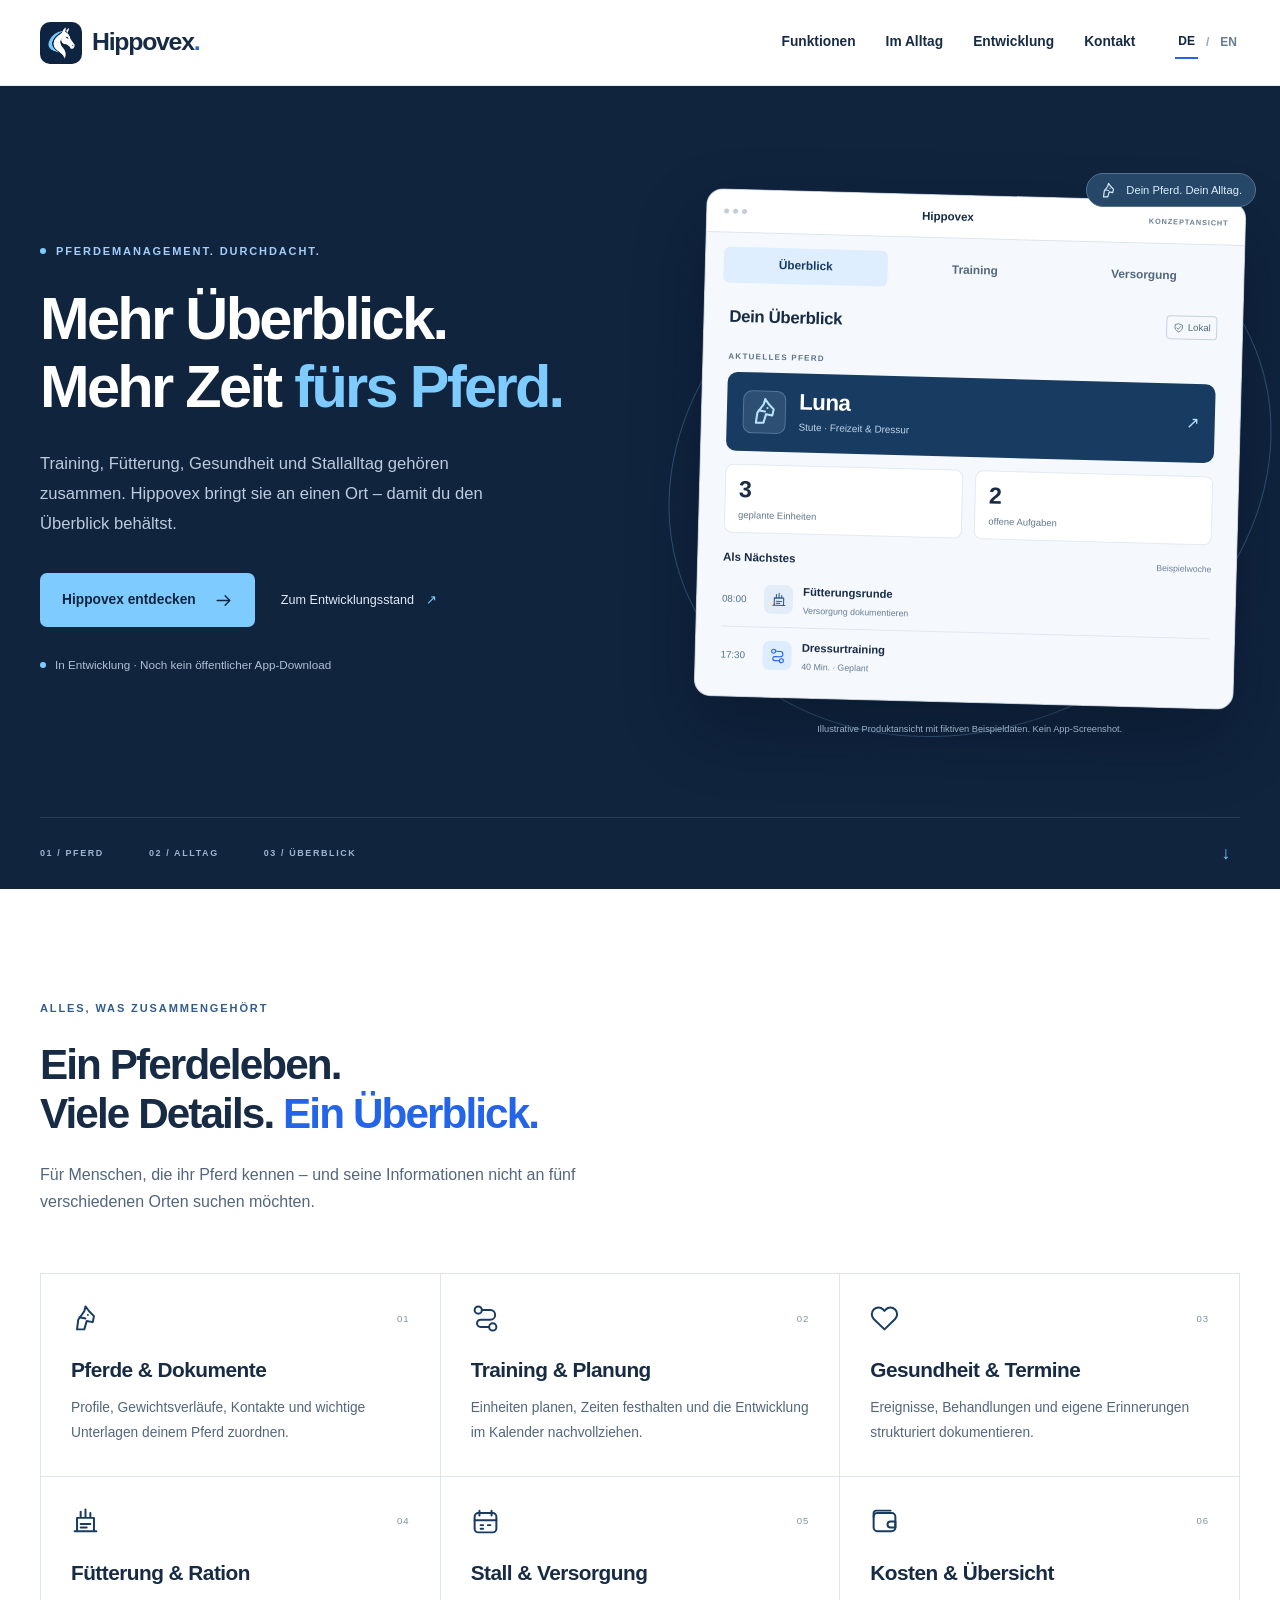
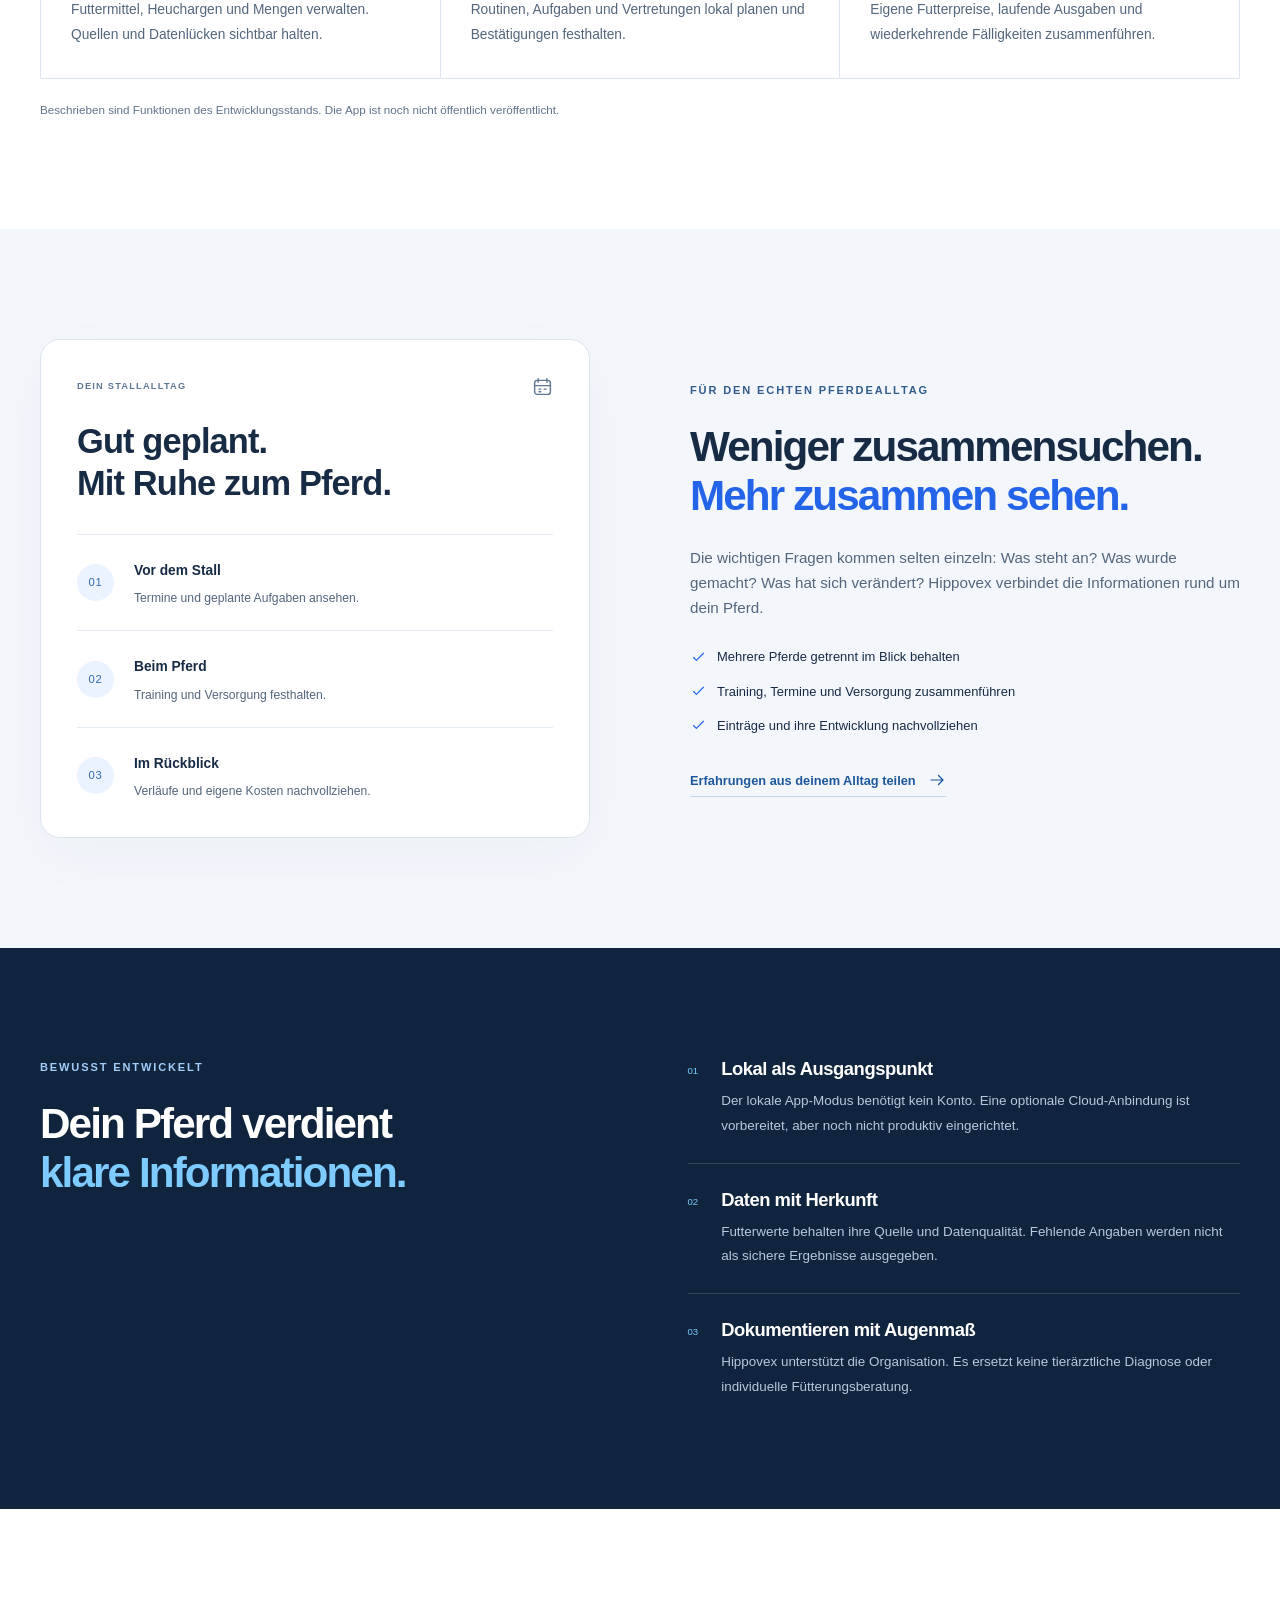
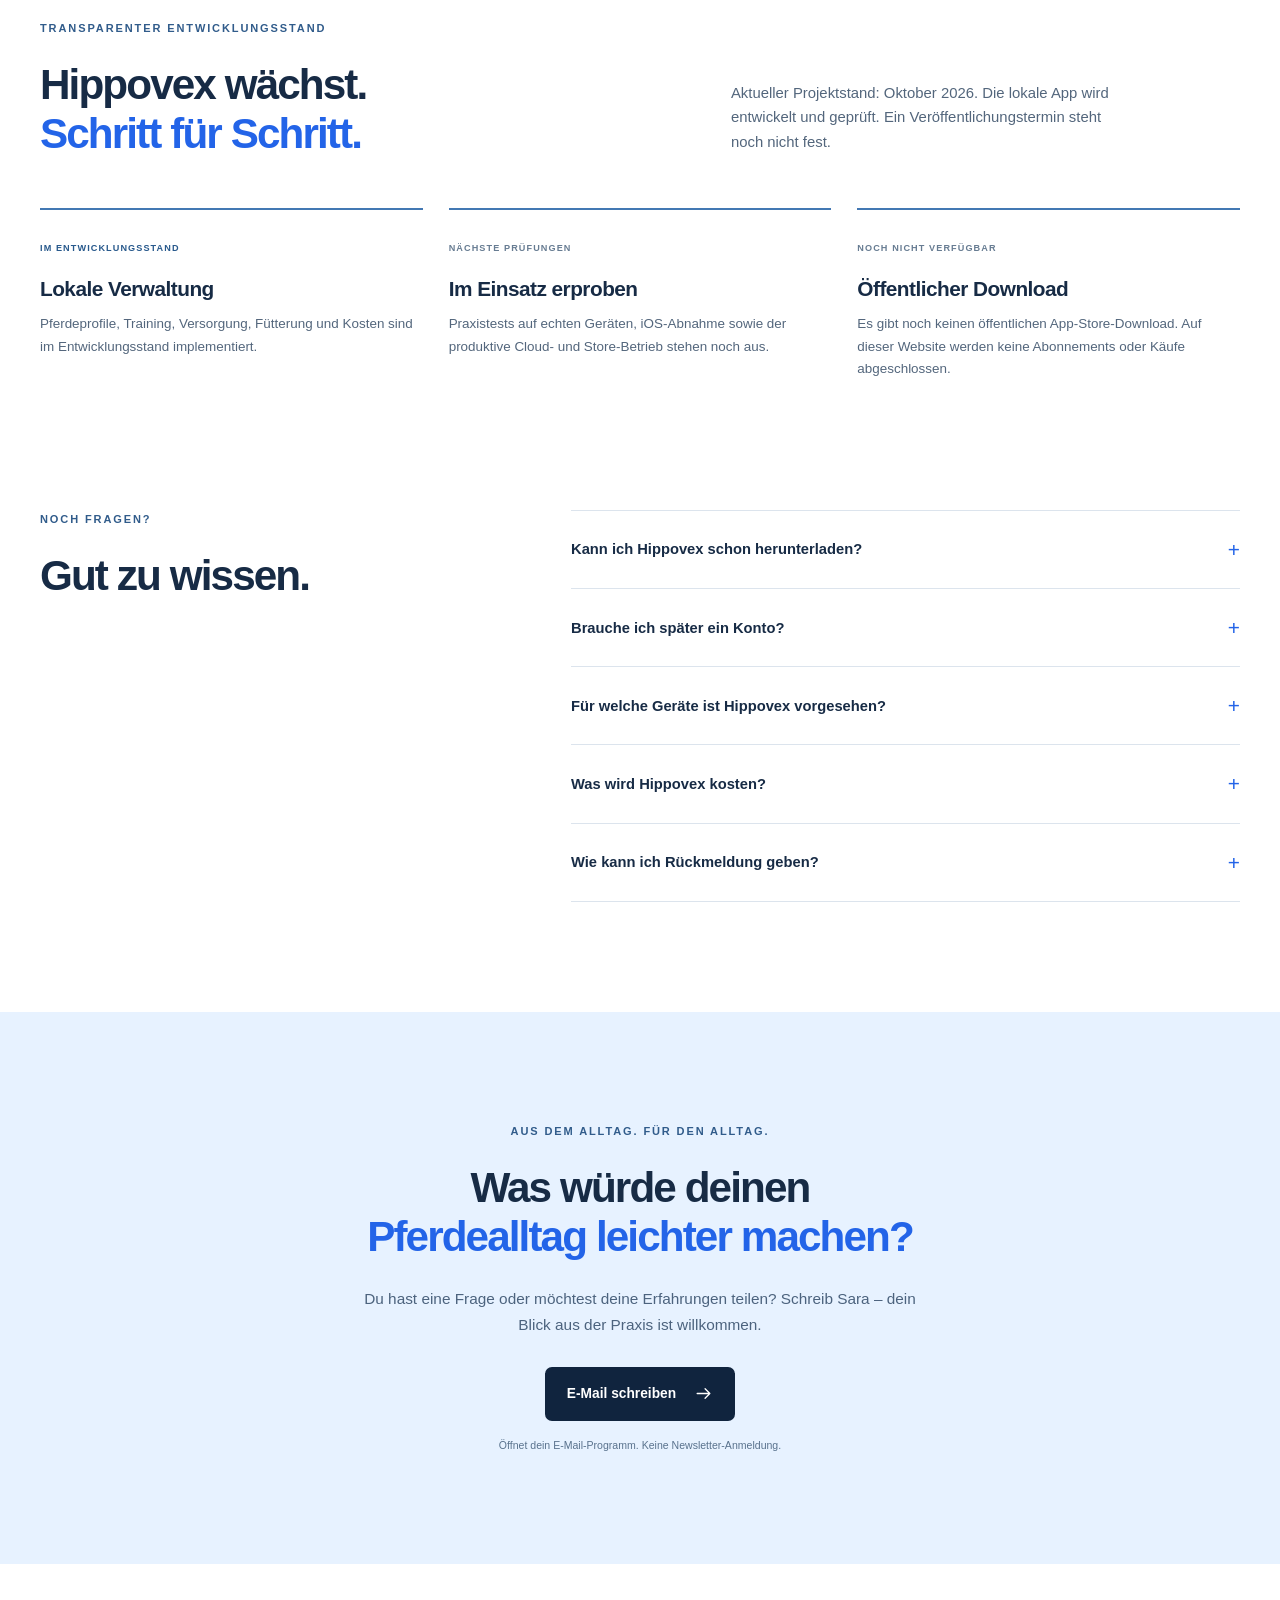
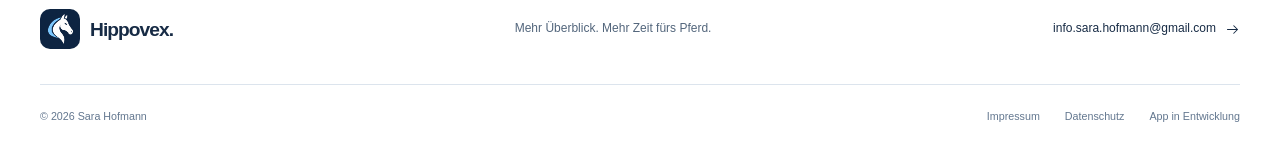
==== index.html @ 90bf1692 "Build bilingual Hippovex website and document domain setup" ====
<!doctype html>
<html lang="de"><head><meta charset="utf-8"><meta name="viewport" content="width=device-width, initial-scale=1">
<title>Hippovex | Mehr Zeit fürs Pferd</title><meta name="description" content="Hippovex bündelt Pferdeprofile, Training, Versorgung und Kosten. Entdecke die Pferdemanagement-App in Entwicklung und ihren aktuellen Stand."><meta name="theme-color" content="#10243e">
<meta name="robots" content="index, follow, max-image-preview:large">
<link rel="canonical" href="https://hofmann1304.github.io/hippovex-website/"><link rel="alternate" hreflang="de" href="https://hofmann1304.github.io/hippovex-website/"><link rel="alternate" hreflang="en" href="https://hofmann1304.github.io/hippovex-website/en/"><link rel="alternate" hreflang="x-default" href="https://hofmann1304.github.io/hippovex-website/">
<meta property="og:type" content="website"><meta property="og:site_name" content="Hippovex"><meta property="og:title" content="Hippovex | Mehr Zeit fürs Pferd"><meta property="og:description" content="Hippovex bündelt Pferdeprofile, Training, Versorgung und Kosten. Entdecke die Pferdemanagement-App in Entwicklung und ihren aktuellen Stand."><meta property="og:url" content="https://hofmann1304.github.io/hippovex-website/"><meta property="og:image" content="https://hofmann1304.github.io/hippovex-website/assets/hippovex-logo.png"><meta property="og:image:alt" content="Hippovex"><meta property="og:locale" content="de_DE"><meta name="twitter:card" content="summary">
<link rel="icon" type="image/png" href="./assets/hippovex-logo.png"><link rel="apple-touch-icon" href="./assets/hippovex-logo.png"><link rel="stylesheet" href="./styles.css"><script src="./site.js" defer></script>
<script type="application/ld+json">{"@context": "https://schema.org", "@type": "WebSite", "name": "Hippovex", "url": "https://hofmann1304.github.io/hippovex-website/", "inLanguage": "de", "description": "Hippovex bündelt Pferdeprofile, Training, Versorgung und Kosten. Entdecke die Pferdemanagement-App in Entwicklung und ihren aktuellen Stand.", "publisher": {"@type": "Person", "name": "Sara Hofmann"}}</script></head><body><a class="skip-link" href="#main">Zum Inhalt springen</a>
<header class="site-header"><div class="wrap header-inner"><a class="brand" href="./" aria-label="Hippovex Startseite"><img src="./assets/hippovex-logo.png" alt="" width="42" height="42"><span>Hippovex<span class="brand-dot">.</span></span></a>
<button class="menu-toggle" type="button" aria-expanded="false" aria-controls="navigation" aria-label="Menü öffnen" data-menu><span></span><span></span></button>
<nav id="navigation" aria-label="Hauptnavigation"><a href="./#funktionen">Funktionen</a><a href="./#alltag">Im Alltag</a><a href="./#entwicklung">Entwicklung</a><a href="./#kontakt">Kontakt</a><div class="languages"><a href="./" lang="de" hreflang="de" aria-current="page">DE</a><span>/</span><a href="./en/" lang="en" hreflang="en" >EN</a></div></nav></div></header><main id="main"><section class="hero"><div class="wrap hero-grid"><div class="hero-copy"><p class="eyebrow light"><span></span>PFERDEMANAGEMENT. DURCHDACHT.</p><h1>Mehr Überblick.<br>Mehr Zeit <em>fürs Pferd.</em></h1><p class="hero-lead">Training, Fütterung, Gesundheit und Stallalltag gehören zusammen. Hippovex bringt sie an einen Ort – damit du den Überblick behältst.</p><div class="actions"><a class="button button-primary" href="#funktionen">Hippovex entdecken <svg viewBox="0 0 24 24" fill="none" stroke="currentColor" stroke-width="1.65" stroke-linecap="round" stroke-linejoin="round" aria-hidden="true"><path d="M4 12h16m-6-6 6 6-6 6"/></svg></a><a class="text-link" href="#entwicklung">Zum Entwicklungsstand <span>↗</span></a></div><p class="release-note"><span class="status-dot"></span>In Entwicklung · Noch kein öffentlicher App-Download</p></div><div class="product-stage"><div class="stage-orbit" aria-hidden="true"></div><div class="floating-label"><svg viewBox="0 0 24 24" fill="none" stroke="currentColor" stroke-width="1.65" stroke-linecap="round" stroke-linejoin="round" aria-hidden="true"><path d="m5 21 1-8 5-7 1-4 3 4 4 4-1 5-5-1-2 7Z"/><path d="m7 11 5 1m2-3h.01"/></svg> Dein Pferd. Dein Alltag.</div><div class="product-window"><div class="window-bar"><div class="window-dots"><i></i><i></i><i></i></div><span>Hippovex</span><span class="window-version">KONZEPTANSICHT</span></div><div class="app-tabs" role="tablist" aria-label="Produktansicht"><button type="button" role="tab" id="tab-overview" aria-controls="panel-overview" aria-selected="true" tabindex="0" data-tab="overview">Überblick</button><button type="button" role="tab" id="tab-training" aria-controls="panel-training" aria-selected="false" tabindex="-1" data-tab="training">Training</button><button type="button" role="tab" id="tab-care" aria-controls="panel-care" aria-selected="false" tabindex="-1" data-tab="care">Versorgung</button></div><div class="product-panel" id="panel-overview" role="tabpanel" tabindex="0" aria-labelledby="tab-overview" ><div class="panel-top"><span>Dein Überblick</span><span class="local-tag"><svg viewBox="0 0 24 24" fill="none" stroke="currentColor" stroke-width="1.65" stroke-linecap="round" stroke-linejoin="round" aria-hidden="true"><path d="m12 3 8 3v6c0 5-8 9-8 9s-8-4-8-9V6Z"/><path d="m8 12 3 3 5-6"/></svg> Lokal</span></div>
<p class="mini-label">AKTUELLES PFERD</p><div class="horse-summary"><div class="horse-avatar"><svg viewBox="0 0 24 24" fill="none" stroke="currentColor" stroke-width="1.65" stroke-linecap="round" stroke-linejoin="round" aria-hidden="true"><path d="m5 21 1-8 5-7 1-4 3 4 4 4-1 5-5-1-2 7Z"/><path d="m7 11 5 1m2-3h.01"/></svg></div><div><h3>Luna</h3><p>Stute · Freizeit & Dressur</p></div><span class="small-arrow">↗</span></div>
<div class="mini-stats"><div><strong>3</strong><span>geplante Einheiten</span></div><div><strong>2</strong><span>offene Aufgaben</span></div></div>
<div class="panel-label">Als Nächstes<span>Beispielwoche</span></div><div class="timeline-row"><span class="time">08:00</span><span class="timeline-icon"><svg viewBox="0 0 24 24" fill="none" stroke="currentColor" stroke-width="1.65" stroke-linecap="round" stroke-linejoin="round" aria-hidden="true"><path d="M3 20h18M5 20V9h14v11M8 9V4m4 5V2m4 7V5M8 14h8m-8 3h5"/></svg></span><div><strong>Fütterungsrunde</strong><small>Versorgung dokumentieren</small></div></div><div class="timeline-row"><span class="time">17:30</span><span class="timeline-icon blue"><svg viewBox="0 0 24 24" fill="none" stroke="currentColor" stroke-width="1.65" stroke-linecap="round" stroke-linejoin="round" aria-hidden="true"><circle cx="6" cy="5" r="3"/><circle cx="18" cy="19" r="3"/><path d="M9 5h7a4 4 0 0 1 0 8H8a3 3 0 0 0 0 6h7"/></svg></span><div><strong>Dressurtraining</strong><small>40 Min. · Geplant</small></div></div></div><div class="product-panel" id="panel-training" role="tabpanel" tabindex="0" aria-labelledby="tab-training" hidden><div class="panel-top"><span>Training & Verlauf</span><svg viewBox="0 0 24 24" fill="none" stroke="currentColor" stroke-width="1.65" stroke-linecap="round" stroke-linejoin="round" aria-hidden="true"><circle cx="6" cy="5" r="3"/><circle cx="18" cy="19" r="3"/><path d="M9 5h7a4 4 0 0 1 0 8H8a3 3 0 0 0 0 6h7"/></svg></div><p class="mini-label">LUNA · BEISPIELWOCHE</p><h3 class="panel-title">Schritt für Schritt weiter.</h3><div class="chart" role="img" aria-label="Illustrative Trainingsminuten: 20, 40, 0, 30, 0, 45, 15"><div><i style="--bar:40%"></i><span>Mo</span></div><div><i style="--bar:80%"></i><span>Di</span></div><div><i style="--bar:3%"></i><span>Mi</span></div><div><i style="--bar:60%"></i><span>Do</span></div><div><i style="--bar:3%"></i><span>Fr</span></div><div><i style="--bar:90%"></i><span>Sa</span></div><div><i style="--bar:30%"></i><span>So</span></div></div><div class="mini-stats"><div><strong>150 <small>min</small></strong><span>in dieser Beispielwoche</span></div><div><strong>5</strong><span>dokumentierte Einheiten</span></div></div><p class="panel-note">Einheiten planen, absolvierte Arbeit festhalten und den Verlauf nachvollziehen.</p></div><div class="product-panel" id="panel-care" role="tabpanel" tabindex="0" aria-labelledby="tab-care" hidden><div class="panel-top"><span>Versorgung & Routinen</span><svg viewBox="0 0 24 24" fill="none" stroke="currentColor" stroke-width="1.65" stroke-linecap="round" stroke-linejoin="round" aria-hidden="true"><rect x="3" y="5" width="18" height="16" rx="3"/><path d="M7 3v4m10-4v4M3 11h18m-13 4h2m4 0h2m-8 3h2"/></svg></div><p class="mini-label">LUNA · BEISPIELTAG</p><h3 class="panel-title">Jede Aufgabe im Blick.</h3><div class="care-task"><span class="task-check"><svg viewBox="0 0 24 24" fill="none" stroke="currentColor" stroke-width="1.65" stroke-linecap="round" stroke-linejoin="round" aria-hidden="true"><path d="m5 12 4 4L19 6"/></svg></span><div><strong>Morgenfütterung</strong><small>Bestätigt · 08:12 · Alex (Beispiel)</small></div></div><div class="care-task"><span class="task-empty"></span><div><strong>Wasser kontrollieren</strong><small>Noch offen · 12:00</small></div></div><div class="care-task"><span class="task-empty"></span><div><strong>Abendfütterung</strong><small>Geplant · 18:00</small></div></div><p class="panel-note">Lokale Planung mit dokumentiertem Verlauf. Gemeinsamer Onlinebetrieb ist noch nicht freigegeben.</p></div></div><p class="stage-caption">Illustrative Produktansicht mit fiktiven Beispieldaten. Kein App-Screenshot.</p></div></div><div class="wrap hero-bottom"><span>01 / PFERD</span><span>02 / ALLTAG</span><span>03 / ÜBERBLICK</span><a href="#funktionen" aria-label="Zu den Funktionen">↓</a></div></section>
<section class="intro section" id="funktionen"><div class="wrap"><div class="section-heading"><p class="eyebrow">ALLES, WAS ZUSAMMENGEHÖRT</p><h2>Ein Pferdeleben.<br>Viele Details. <em>Ein Überblick.</em></h2><p>Für Menschen, die ihr Pferd kennen – und seine Informationen nicht an fünf verschiedenen Orten suchen möchten.</p></div><div class="feature-grid"><article class="feature"><div class="feature-top"><svg viewBox="0 0 24 24" fill="none" stroke="currentColor" stroke-width="1.65" stroke-linecap="round" stroke-linejoin="round" aria-hidden="true"><path d="m5 21 1-8 5-7 1-4 3 4 4 4-1 5-5-1-2 7Z"/><path d="m7 11 5 1m2-3h.01"/></svg><span>01</span></div><h3>Pferde & Dokumente</h3><p>Profile, Gewichtsverläufe, Kontakte und wichtige Unterlagen deinem Pferd zuordnen.</p></article><article class="feature"><div class="feature-top"><svg viewBox="0 0 24 24" fill="none" stroke="currentColor" stroke-width="1.65" stroke-linecap="round" stroke-linejoin="round" aria-hidden="true"><circle cx="6" cy="5" r="3"/><circle cx="18" cy="19" r="3"/><path d="M9 5h7a4 4 0 0 1 0 8H8a3 3 0 0 0 0 6h7"/></svg><span>02</span></div><h3>Training & Planung</h3><p>Einheiten planen, Zeiten festhalten und die Entwicklung im Kalender nachvollziehen.</p></article><article class="feature"><div class="feature-top"><svg viewBox="0 0 24 24" fill="none" stroke="currentColor" stroke-width="1.65" stroke-linecap="round" stroke-linejoin="round" aria-hidden="true"><path d="M20.8 4.6a5.5 5.5 0 0 0-7.8 0L12 5.7l-1.1-1.1a5.5 5.5 0 0 0-7.8 7.8L12 21l8.8-8.6a5.5 5.5 0 0 0 0-7.8Z"/></svg><span>03</span></div><h3>Gesundheit & Termine</h3><p>Ereignisse, Behandlungen und eigene Erinnerungen strukturiert dokumentieren.</p></article><article class="feature"><div class="feature-top"><svg viewBox="0 0 24 24" fill="none" stroke="currentColor" stroke-width="1.65" stroke-linecap="round" stroke-linejoin="round" aria-hidden="true"><path d="M3 20h18M5 20V9h14v11M8 9V4m4 5V2m4 7V5M8 14h8m-8 3h5"/></svg><span>04</span></div><h3>Fütterung & Ration</h3><p>Futtermittel, Heuchargen und Mengen verwalten. Quellen und Datenlücken sichtbar halten.</p></article><article class="feature"><div class="feature-top"><svg viewBox="0 0 24 24" fill="none" stroke="currentColor" stroke-width="1.65" stroke-linecap="round" stroke-linejoin="round" aria-hidden="true"><rect x="3" y="5" width="18" height="16" rx="3"/><path d="M7 3v4m10-4v4M3 11h18m-13 4h2m4 0h2m-8 3h2"/></svg><span>05</span></div><h3>Stall & Versorgung</h3><p>Routinen, Aufgaben und Vertretungen lokal planen und Bestätigungen festhalten.</p></article><article class="feature"><div class="feature-top"><svg viewBox="0 0 24 24" fill="none" stroke="currentColor" stroke-width="1.65" stroke-linecap="round" stroke-linejoin="round" aria-hidden="true"><rect x="3" y="5" width="18" height="15" rx="3"/><path d="M3 8V5a2 2 0 0 1 2-2h12m0 9h4v5h-4a2.5 2.5 0 0 1 0-5Z"/></svg><span>06</span></div><h3>Kosten & Übersicht</h3><p>Eigene Futterpreise, laufende Ausgaben und wiederkehrende Fälligkeiten zusammenführen.</p></article></div><p class="section-footnote">Beschrieben sind Funktionen des Entwicklungsstands. Die App ist noch nicht öffentlich veröffentlicht.</p></div></section>
<section class="daily section" id="alltag"><div class="wrap daily-grid"><div class="daily-visual"><div class="daily-top"><span>DEIN STALLALLTAG</span><svg viewBox="0 0 24 24" fill="none" stroke="currentColor" stroke-width="1.65" stroke-linecap="round" stroke-linejoin="round" aria-hidden="true"><rect x="3" y="5" width="18" height="16" rx="3"/><path d="M7 3v4m10-4v4M3 11h18m-13 4h2m4 0h2m-8 3h2"/></svg></div><h3>Gut geplant.<br>Mit Ruhe zum Pferd.</h3><div class="day-item"><span>01</span><div><strong>Vor dem Stall</strong><p>Termine und geplante Aufgaben ansehen.</p></div></div><div class="day-item"><span>02</span><div><strong>Beim Pferd</strong><p>Training und Versorgung festhalten.</p></div></div><div class="day-item"><span>03</span><div><strong>Im Rückblick</strong><p>Verläufe und eigene Kosten nachvollziehen.</p></div></div></div><div class="daily-copy"><p class="eyebrow">FÜR DEN ECHTEN PFERDEALLTAG</p><h2>Weniger zusammensuchen.<br><em>Mehr zusammen sehen.</em></h2><p>Die wichtigen Fragen kommen selten einzeln: Was steht an? Was wurde gemacht? Was hat sich verändert? Hippovex verbindet die Informationen rund um dein Pferd.</p><ul class="check-list"><li><svg viewBox="0 0 24 24" fill="none" stroke="currentColor" stroke-width="1.65" stroke-linecap="round" stroke-linejoin="round" aria-hidden="true"><path d="m5 12 4 4L19 6"/></svg>Mehrere Pferde getrennt im Blick behalten</li><li><svg viewBox="0 0 24 24" fill="none" stroke="currentColor" stroke-width="1.65" stroke-linecap="round" stroke-linejoin="round" aria-hidden="true"><path d="m5 12 4 4L19 6"/></svg>Training, Termine und Versorgung zusammenführen</li><li><svg viewBox="0 0 24 24" fill="none" stroke="currentColor" stroke-width="1.65" stroke-linecap="round" stroke-linejoin="round" aria-hidden="true"><path d="m5 12 4 4L19 6"/></svg>Einträge und ihre Entwicklung nachvollziehen</li></ul><a class="inline-link" href="#kontakt">Erfahrungen aus deinem Alltag teilen <svg viewBox="0 0 24 24" fill="none" stroke="currentColor" stroke-width="1.65" stroke-linecap="round" stroke-linejoin="round" aria-hidden="true"><path d="M4 12h16m-6-6 6 6-6 6"/></svg></a></div></div></section>
<section class="principles section"><div class="wrap principles-grid"><div><p class="eyebrow light">BEWUSST ENTWICKELT</p><h2>Dein Pferd verdient<br><em>klare Informationen.</em></h2></div><div class="principle-list"><article><span>01</span><div><h3>Lokal als Ausgangspunkt</h3><p>Der lokale App-Modus benötigt kein Konto. Eine optionale Cloud-Anbindung ist vorbereitet, aber noch nicht produktiv eingerichtet.</p></div></article><article><span>02</span><div><h3>Daten mit Herkunft</h3><p>Futterwerte behalten ihre Quelle und Datenqualität. Fehlende Angaben werden nicht als sichere Ergebnisse ausgegeben.</p></div></article><article><span>03</span><div><h3>Dokumentieren mit Augenmaß</h3><p>Hippovex unterstützt die Organisation. Es ersetzt keine tierärztliche Diagnose oder individuelle Fütterungsberatung.</p></div></article></div></div></section>
<section class="section development" id="entwicklung"><div class="wrap"><div class="development-heading"><div><p class="eyebrow">TRANSPARENTER ENTWICKLUNGSSTAND</p><h2>Hippovex wächst.<br><em>Schritt für Schritt.</em></h2></div><p>Aktueller Projektstand: Oktober 2026. Die lokale App wird entwickelt und geprüft. Ein Veröffentlichungstermin steht noch nicht fest.</p></div><div class="status-grid"><article><span class="status-label">IM ENTWICKLUNGSSTAND</span><h3>Lokale Verwaltung</h3><p>Pferdeprofile, Training, Versorgung, Fütterung und Kosten sind im Entwicklungsstand implementiert.</p></article><article><span class="status-label muted">NÄCHSTE PRÜFUNGEN</span><h3>Im Einsatz erproben</h3><p>Praxistests auf echten Geräten, iOS-Abnahme sowie der produktive Cloud- und Store-Betrieb stehen noch aus.</p></article><article><span class="status-label muted">NOCH NICHT VERFÜGBAR</span><h3>Öffentlicher Download</h3><p>Es gibt noch keinen öffentlichen App-Store-Download. Auf dieser Website werden keine Abonnements oder Käufe abgeschlossen.</p></article></div></div></section>
<section class="faq section"><div class="wrap faq-grid"><div><p class="eyebrow">NOCH FRAGEN?</p><h2>Gut zu wissen.</h2></div><div class="faq-list"><details><summary>Kann ich Hippovex schon herunterladen?<span aria-hidden="true">+</span></summary><p>Noch nicht. Die App befindet sich in Entwicklung. Ein öffentlicher Download und ein verbindlicher Veröffentlichungstermin sind noch nicht verfügbar.</p></details><details><summary>Brauche ich später ein Konto?<span aria-hidden="true">+</span></summary><p>Der lokale App-Modus ist ohne Konto implementiert. Optionale Cloud-Funktionen sind noch nicht produktiv freigegeben.</p></details><details><summary>Für welche Geräte ist Hippovex vorgesehen?<span aria-hidden="true">+</span></summary><p>Android und iOS sind vorgesehen. Ein Android-Entwicklungsbuild liegt vor; Tests auf echten Geräten und die iOS-Abnahme stehen noch aus.</p></details><details><summary>Was wird Hippovex kosten?<span aria-hidden="true">+</span></summary><p>Preise und ein endgültiger Leistungsumfang sind noch nicht festgelegt. Auf dieser Website gibt es keine kostenpflichtige Registrierung.</p></details><details><summary>Wie kann ich Rückmeldung geben?<span aria-hidden="true">+</span></summary><p>Über den E-Mail-Link im Kontaktbereich. Er öffnet dein eigenes E-Mail-Programm; eine Nachricht wird erst von dir versendet.</p></details></div></div></section><section class="contact section" id="kontakt"><div class="wrap contact-inner"><p class="eyebrow">AUS DEM ALLTAG. FÜR DEN ALLTAG.</p><h2>Was würde deinen<br><em>Pferdealltag leichter machen?</em></h2><p>Du hast eine Frage oder möchtest deine Erfahrungen teilen? Schreib Sara – dein Blick aus der Praxis ist willkommen.</p><a class="button button-dark" href="mailto:info.sara.hofmann@gmail.com?subject=Hippovex%20%E2%80%93%20Kontakt">E-Mail schreiben <svg viewBox="0 0 24 24" fill="none" stroke="currentColor" stroke-width="1.65" stroke-linecap="round" stroke-linejoin="round" aria-hidden="true"><path d="M4 12h16m-6-6 6 6-6 6"/></svg></a><small>Öffnet dein E-Mail-Programm. Keine Newsletter-Anmeldung.</small></div></section></main><footer><div class="wrap footer-top"><a class="brand" href="./"><img src="./assets/hippovex-logo.png" width="40" height="40" alt=""><span>Hippovex.</span></a><p>Mehr Überblick. Mehr Zeit fürs Pferd.</p><a href="mailto:info.sara.hofmann@gmail.com">info.sara.hofmann@gmail.com <svg viewBox="0 0 24 24" fill="none" stroke="currentColor" stroke-width="1.65" stroke-linecap="round" stroke-linejoin="round" aria-hidden="true"><path d="M4 12h16m-6-6 6 6-6 6"/></svg></a></div><div class="wrap footer-bottom"><span>© 2026 Sara Hofmann</span><div><a href="./impressum.html">Impressum</a><a href="./datenschutz.html">Datenschutz</a><a href="./#entwicklung">App in Entwicklung</a></div></div></footer></body></html>
---- styles.css ----
:root{--navy:#10243e;--deep:#183b62;--blue:#2364e8;--ice:#7dcbff;--ink:#172b45;--muted:#53667c;--pale:#f3f7fc;--line:#dce4ed;--white:#fff;--radius:20px}*{box-sizing:border-box}html{scroll-behavior:smooth;scroll-padding-top:95px}body{margin:0;font-family:"Segoe UI",Arial,sans-serif;color:var(--ink);background:var(--white);line-height:1.65;-webkit-font-smoothing:antialiased}a{color:inherit;text-decoration:none}button{font:inherit}button,a,summary{-webkit-tap-highlight-color:transparent}button{cursor:pointer}svg{width:24px;height:24px;flex-shrink:0}img{max-width:100%;display:block}h1,h2,h3,p{margin:0}h1,h2,h3{line-height:1.15;letter-spacing:-.045em}h1{font-size:clamp(2.7rem,4.65vw,4.8rem);font-weight:650}h2{font-size:clamp(2rem,3.3vw,3.35rem);font-weight:620}h3{font-size:1.3rem;font-weight:650;letter-spacing:-.025em}em{font-style:normal;color:var(--blue)}.wrap{width:min(1200px,calc(100% - 80px));margin:auto}.section{padding:110px 0}.eyebrow{font-size:.69rem;font-weight:750;letter-spacing:.17em;color:#315c8b;margin-bottom:24px;display:flex;gap:10px;align-items:center}.eyebrow.light{color:#a4cefa}.eyebrow span{width:6px;height:6px;border-radius:50%;background:var(--ice)}.skip-link{position:fixed;top:-100px;left:16px;background:white;color:var(--navy);padding:12px 20px;z-index:30}.skip-link:focus{top:8px}:focus-visible{outline:3px solid #1f6be5;outline-offset:5px}.hero :focus-visible,.principles :focus-visible{outline-color:var(--ice)}.site-header{height:86px;background:#fff;position:sticky;top:0;z-index:20;border-bottom:1px solid #e6edf5}.header-inner{display:flex;align-items:center;justify-content:space-between;height:100%;gap:20px}.brand{display:flex;align-items:center;gap:10px;font-size:1.55rem;font-weight:750;letter-spacing:-.05em;line-height:1}.brand img{border-radius:10px;object-fit:cover}.brand-dot{color:var(--blue)}nav{display:flex;gap:30px;align-items:center;font-size:.86rem;font-weight:600}nav>a{padding:8px 0}nav>a:hover{color:var(--blue)}.languages{display:flex;gap:8px;align-items:center;margin-left:10px;font-size:.75rem}.languages span{color:#98a6b8}.languages a{padding:6px 3px;color:#6a7b90}.languages a[aria-current]{color:var(--navy);border-bottom:2px solid var(--blue)}.menu-toggle{display:none}.hero{background:var(--navy);color:white;position:relative;overflow:hidden}.hero-grid{display:grid;grid-template-columns:1.1fr 1fr;gap:65px;align-items:center;padding-top:94px;padding-bottom:80px}.hero h1 em{color:var(--ice);display:inline}.hero-lead{max-width:480px;margin-top:28px;font-size:1.04rem;color:#bccbdd;line-height:1.8}.actions{display:flex;gap:26px;flex-wrap:wrap;align-items:center;margin-top:34px}.button{display:inline-flex;align-items:center;justify-content:center;gap:18px;padding:15px 22px;border-radius:7px;font-size:.86rem;font-weight:700;min-height:54px;transition:background .2s,transform .2s}.button:hover{transform:translateY(-2px)}.button svg{width:19px;height:19px}.button-primary{background:var(--ice);color:var(--navy)}.button-primary:hover{background:#ade0ff}.text-link{font-size:.79rem;color:#e0eaf7}.text-link span{margin-left:8px;color:var(--ice)}.text-link:hover{text-decoration:underline}.release-note{display:flex;align-items:center;gap:9px;color:#b0c0d4;font-size:.73rem;margin-top:28px}.status-dot{width:6px;height:6px;background:#7dcbff;border-radius:50%;flex-shrink:0}.product-stage{position:relative;padding-top:15px}.stage-orbit{position:absolute;inset:30px -40px 10px;border:1px solid #345273;border-radius:50%;transform:rotate(-25deg);pointer-events:none}.floating-label{display:flex;gap:9px;align-items:center;position:absolute;right:-16px;top:-7px;background:#264767;color:#d9edff;font-size:.7rem;border:1px solid #55718d;border-radius:30px;padding:7px 13px;z-index:2}.floating-label svg{width:17px;height:17px}.product-window{position:relative;background:#f5f8fd;color:var(--ink);border-radius:17px;box-shadow:0 30px 70px #020c1c55;border:1px solid #5f718455;overflow:hidden;transform:rotate(1.5deg)}.window-bar{height:43px;display:flex;align-items:center;justify-content:space-between;background:#fff;padding:0 17px;border-bottom:1px solid var(--line);font-size:.72rem;font-weight:700}.window-dots{display:flex;gap:4px}.window-dots i{height:5px;width:5px;border-radius:50%;background:#c2cddb}.window-version{font-size:.46rem;letter-spacing:.12em;color:#697d94}.app-tabs{display:flex;gap:5px;padding:14px 18px 0}.app-tabs button{flex:1;border:0;border-radius:6px;background:transparent;color:#52677e;padding:8px 4px;font-size:.74rem;font-weight:600}.app-tabs button[aria-selected=true]{background:#dfeeff;color:#183b62}.app-tabs button:hover{background:#e5edf7}.product-panel{padding:20px 25px 14px;min-height:393px}.product-panel[hidden]{display:none}.panel-top{display:flex;align-items:center;justify-content:space-between;font-size:1.05rem;font-weight:700;letter-spacing:-.02em;margin-bottom:20px}.panel-top>svg{color:#315c8b}.local-tag{display:flex;align-items:center;gap:4px;border:1px solid #c7d2df;border-radius:4px;font-size:.6rem;padding:3px 6px;font-weight:500;letter-spacing:0;color:#53667c}.local-tag svg{width:11px;height:11px}.mini-label{font-size:.5rem;color:#5f728b;font-weight:750;letter-spacing:.16em;margin-bottom:9px}.horse-summary{display:flex;gap:13px;align-items:center;background:var(--deep);color:white;padding:16px;border-radius:10px}.horse-avatar{display:grid;place-items:center;background:#dcefff1c;width:43px;height:43px;border:1px solid #a7d0f34d;border-radius:9px}.horse-avatar svg{width:30px;height:30px;color:#b9e4ff}.horse-summary h3{font-size:1.4rem}.horse-summary p{color:#c0d4e9;font-size:.62rem;margin-top:4px}.small-arrow{margin-left:auto;color:#b9e4ff}.mini-stats{display:grid;grid-template-columns:1fr 1fr;gap:12px;margin:13px 0 15px}.mini-stats>div{padding:10px 13px;background:white;border:1px solid #e3eaf2;border-radius:8px;display:flex;flex-direction:column}.mini-stats strong{font-size:1.45rem;font-weight:650;line-height:1.25;letter-spacing:-.05em}.mini-stats strong small{font-size:.7rem;font-weight:500}.mini-stats span{font-size:.59rem;color:#64778d;margin-top:3px}.panel-label{display:flex;justify-content:space-between;font-size:.72rem;font-weight:650;margin-bottom:4px}.panel-label span{font-size:.54rem;color:#718297;font-weight:500;align-self:center}.timeline-row{display:flex;align-items:center;gap:10px;padding:10px 0;border-bottom:1px solid #e1e8f1}.timeline-row:last-child{border:0}.time{font-size:.61rem;color:#5a718a;width:32px}.timeline-icon{width:29px;height:29px;border-radius:7px;background:#e4edf7;display:grid;place-items:center;color:#315c8b}.timeline-icon svg{width:16px;height:16px}.timeline-icon.blue{background:#ddecff;color:var(--blue)}.timeline-row strong{display:block;font-size:.7rem;font-weight:650}.timeline-row small{display:block;font-size:.55rem;color:#677b93;margin-top:2px}.stage-caption{position:relative;font-size:.58rem;color:#9cb2cc;text-align:center;line-height:1.5;margin:20px auto 0;max-width:320px}.panel-title{font-size:1.35rem;max-width:290px;margin:12px 0 15px}.chart{height:112px;display:flex;align-items:end;gap:13px;padding:8px 10px 0;border-bottom:1px solid #cfdbe8;margin:8px 0 14px}.chart>div{flex:1;height:100%;display:flex;flex-direction:column;align-items:center;justify-content:end}.chart i{display:block;width:100%;height:var(--bar);min-height:3px;max-width:25px;background:#4384d7;border-radius:3px 3px 0 0}.chart span{font-size:.55rem;color:#53667c;margin:5px 0}.panel-note{font-size:.67rem;line-height:1.65;color:#5a6e85}.care-task{display:flex;gap:11px;align-items:center;padding:14px 0;border-bottom:1px solid #dde5ef}.care-task strong{font-size:.76rem;display:block}.care-task small{font-size:.58rem;display:block;color:#64768c}.task-check,.task-empty{border:1px solid #a2b5ca;border-radius:5px;width:21px;height:21px;display:grid;place-items:center;flex-shrink:0}.task-check{background:#dceef9;border-color:#8eb6d0;color:#205d7d}.task-check svg{width:15px;height:15px}.care-task+.panel-note{margin-top:16px}.hero-bottom{border-top:1px solid #ffffff1c;display:flex;align-items:center;gap:45px;padding:21px 0;color:#9eb4cf;font-size:.56rem;letter-spacing:.18em;font-weight:650}.hero-bottom a{margin-left:auto;font-size:1.1rem;color:var(--ice);padding:0 8px}.section-heading{max-width:720px}.section-heading>p:last-child{font-size:1rem;color:var(--muted);max-width:600px;margin-top:24px}.feature-grid{display:grid;grid-template-columns:repeat(3,1fr);margin-top:58px;border-top:1px solid var(--line);border-left:1px solid var(--line)}.feature{padding:30px;border-right:1px solid var(--line);border-bottom:1px solid var(--line)}.feature-top{display:flex;justify-content:space-between;align-items:center;color:var(--deep);margin-bottom:25px}.feature-top svg{width:29px;height:29px}.feature-top span{color:#8092a6;font-size:.6rem;letter-spacing:.1em}.feature p{color:var(--muted);font-size:.86rem;margin-top:14px;line-height:1.8}.section-footnote{font-size:.73rem;color:#60738b;margin-top:21px}.daily{background:var(--pale)}.daily-grid{display:grid;grid-template-columns:1fr 1fr;gap:100px;align-items:center}.daily-visual{background:#fff;border:1px solid var(--line);border-radius:var(--radius);padding:36px;box-shadow:0 18px 60px #15355808}.daily-top{display:flex;align-items:center;justify-content:space-between;color:#607792;font-size:.58rem;letter-spacing:.13em;font-weight:700;margin-bottom:24px}.daily-top svg{width:21px;height:21px}.daily-visual h3{font-size:2.15rem;line-height:1.2;margin-bottom:30px;font-weight:600}.day-item{display:flex;gap:20px;align-items:center;border-top:1px solid #e5ebf3;padding:22px 0}.day-item:last-child{padding-bottom:0}.day-item>span{font-size:.7rem;letter-spacing:.08em;border-radius:50%;background:#eaf3ff;color:#336baf;width:37px;height:37px;display:grid;place-items:center;flex-shrink:0}.day-item strong{font-size:.86rem}.day-item p{font-size:.76rem;color:var(--muted);margin-top:5px}.daily-copy>p:not(.eyebrow){color:var(--muted);font-size:.95rem;margin-top:25px}.check-list{list-style:none;padding:0;margin:26px 0 30px}.check-list li{display:flex;align-items:center;gap:10px;margin:13px 0;font-size:.81rem}.check-list svg{width:17px;height:17px;color:var(--blue)}.inline-link{display:inline-flex;align-items:center;gap:12px;font-size:.8rem;font-weight:650;color:#1e579c;border-bottom:1px solid #bfd6ee;padding-bottom:5px}.inline-link svg{width:18px;height:18px}.principles{background:var(--navy);color:white}.principles-grid{display:grid;grid-template-columns:1fr 1fr;gap:95px}.principles h2 em{color:var(--ice)}.principle-list article{display:flex;gap:23px;padding:25px 0;border-top:1px solid #ffffff25}.principle-list article:first-child{padding-top:0;border-top:0}.principle-list article:last-child{padding-bottom:0}.principle-list article>span{font-size:.6rem;color:var(--ice);padding-top:5px}.principle-list h3{font-size:1.15rem}.principle-list p{font-size:.84rem;color:#b7c8dd;margin-top:10px;line-height:1.8}.development-heading{display:grid;grid-template-columns:1.2fr 1fr;gap:80px;align-items:end}.development-heading>p{color:var(--muted);font-size:.93rem;max-width:380px;padding-bottom:4px}.status-grid{display:grid;grid-template-columns:repeat(3,1fr);gap:26px;margin-top:50px}.status-grid article{border-top:2px solid #4378b3;padding-top:23px}.status-label{font-size:.57rem;font-weight:750;letter-spacing:.12em;color:#28598c}.status-label.muted{color:#677c92}.status-grid h3{margin:17px 0 13px}.status-grid p{color:var(--muted);font-size:.84rem}.faq{padding-top:20px}.faq-grid{display:grid;grid-template-columns:1fr 1.5fr;gap:85px}.faq-list{border-top:1px solid var(--line)}details{border-bottom:1px solid var(--line)}summary{display:flex;justify-content:space-between;gap:25px;align-items:center;cursor:pointer;list-style:none;padding:23px 0;font-weight:600;font-size:.92rem;line-height:1.5}summary::-webkit-details-marker{display:none}summary span{color:var(--blue);font-size:1.3rem;font-weight:400;flex-shrink:0}details[open] summary span{transform:rotate(45deg)}details p{color:var(--muted);font-size:.85rem;line-height:1.8;padding-bottom:24px;max-width:550px}.contact{background:#e7f2ff;text-align:center}.contact-inner{max-width:780px}.contact .eyebrow{justify-content:center}.contact p:not(.eyebrow){color:#4c637e;font-size:.96rem;max-width:560px;margin:25px auto 30px}.button-dark{background:var(--navy);color:white}.button-dark:hover{background:#23517c}.contact small{display:block;color:#59728d;font-size:.66rem;margin-top:16px}footer{padding:45px 0 22px;background:white}.footer-top{display:flex;gap:35px;align-items:center;justify-content:space-between;padding-bottom:35px;border-bottom:1px solid var(--line)}.footer-top .brand{font-size:1.2rem}.footer-top p{font-size:.75rem;color:var(--muted)}.footer-top>a:last-child{display:flex;gap:9px;align-items:center;font-size:.75rem}.footer-top>a:last-child svg{width:15px;height:15px}.footer-bottom{display:flex;justify-content:space-between;align-items:center;gap:24px;padding-top:23px;font-size:.67rem;color:#63778f}.footer-bottom>div{display:flex;gap:25px}.footer-bottom a:hover{text-decoration:underline}.legal{max-width:810px;padding-top:70px;padding-bottom:90px;overflow-wrap:anywhere}.legal h1{font-size:3.5rem}.legal h2{font-size:1.4rem;letter-spacing:-.02em;margin:35px 0 17px;line-height:1.4}.legal p,.legal address{font-size:.95rem;color:var(--muted);margin-top:14px;line-height:1.85}.legal address{font-style:normal}.legal a{color:#215b9f;text-decoration:underline;text-underline-offset:3px}.legal .updated{font-size:.75rem;margin-top:17px}.legal+.site-footer{border-top:1px solid var(--line)}
@media(min-width:1500px){.hero-grid{padding-top:120px;padding-bottom:105px}}
@media(max-width:1100px){.wrap{width:calc(100% - 56px)}.hero-grid{gap:35px}.hero h1{font-size:3.45rem}.hero-grid{padding-top:80px}.actions{gap:20px}.text-link{font-size:.74rem}.daily-grid{gap:55px}.principles-grid{gap:60px}nav{gap:22px}.floating-label{right:-8px}.window-version{font-size:.4rem}.product-panel{padding:18px 20px 12px}.feature{padding:25px}.footer-top{gap:20px}}
@media(max-width:850px){.section{padding:80px 0}.hero-grid{gap:50px;grid-template-columns:1fr 1fr;padding-top:65px;padding-bottom:60px}.hero h1{font-size:2.9rem}.hero-lead{font-size:.94rem}.actions{flex-direction:column;align-items:start;gap:16px}.release-note{font-size:.65rem;line-height:1.6}.product-panel{padding:17px;min-height:385px}.panel-top{font-size:.9rem}.horse-summary{padding:13px;gap:9px}.horse-summary h3{font-size:1.2rem}.horse-summary p{font-size:.52rem}.horse-avatar{width:33px;height:37px}.mini-stats{gap:8px}.mini-stats span{font-size:.53rem}.mini-stats>div{padding:10px}.window-version{display:none}.timeline-row{gap:8px}.panel-note{font-size:.62rem}.floating-label{font-size:.6rem}.hero .eyebrow{font-size:.6rem}.feature-grid{grid-template-columns:repeat(2,1fr)}.daily-grid{gap:35px}.daily-visual{padding:26px}.daily-visual h3{font-size:1.8rem}.principles-grid{gap:45px}.development-heading{gap:40px}.faq-grid{gap:45px;grid-template-columns:1fr 1.4fr}.footer-top{flex-wrap:wrap}.footer-top p{display:none}nav{gap:16px;font-size:.78rem}.brand{font-size:1.4rem}.brand img{width:37px;height:37px}.languages{margin-left:0}}
@media(max-width:680px){html{scroll-padding-top:85px}.wrap{width:calc(100% - 40px)}.section{padding:65px 0}.site-header{height:74px}.brand{font-size:1.5rem}.brand img{width:38px;height:38px}.menu-toggle{display:flex;flex-direction:column;justify-content:center;gap:6px;background:transparent;border:1px solid #d5e0ed;border-radius:7px;width:42px;height:42px;padding:10px}.menu-toggle span{width:20px;height:2px;background:var(--navy)}nav{position:absolute;top:74px;left:0;right:0;background:white;padding:18px 25px 25px;flex-direction:column;gap:4px;align-items:stretch;box-shadow:0 12px 20px #10243e15;font-size:.9rem}html.js nav{display:none}html.js nav.is-open{display:flex}.languages{padding-top:12px;gap:13px}body:has(nav.is-open) .menu-toggle{background:#e8f2ff}.hero-grid{grid-template-columns:1fr;gap:55px;padding-top:48px;padding-bottom:42px}.hero h1{font-size:clamp(2.65rem,9.8vw,3.7rem);max-width:520px}.hero .eyebrow{font-size:.59rem;margin-bottom:22px}.hero-lead{font-size:.96rem;max-width:460px;margin-top:23px}.actions{flex-direction:row;align-items:center;gap:20px;margin-top:26px}.button{font-size:.8rem;padding:13px 18px;min-height:50px}.text-link{font-size:.72rem}.release-note{font-size:.65rem;margin-top:20px}.product-stage{width:min(100%,420px);margin:auto;padding:8px 7px 0}.product-window{transform:rotate(1deg)}.product-panel{padding:20px 23px 14px;min-height:389px}.panel-top{font-size:1rem}.mini-stats span{font-size:.6rem}.mini-stats>div{padding:10px 13px}.horse-summary{padding:16px;gap:13px}.horse-summary h3{font-size:1.4rem}.horse-summary p{font-size:.62rem}.horse-avatar{width:43px;height:43px}.timeline-row{gap:10px}.panel-note{font-size:.67rem}.stage-orbit{inset:10px 0 0}.floating-label{right:0;top:-11px;font-size:.66rem;padding:6px 11px}.stage-caption{font-size:.59rem;margin-top:17px}.hero-bottom{gap:0;justify-content:space-between;font-size:.5rem;padding:18px 0;letter-spacing:.1em}.hero-bottom a{margin-left:5px;font-size:1rem}.section-heading>p:last-child{font-size:.93rem}.eyebrow{font-size:.61rem;margin-bottom:19px}h2{font-size:clamp(1.9rem,7.6vw,2.6rem)}.feature-grid{margin-top:32px}.feature{padding:23px 18px}.feature h3{font-size:1.05rem;line-height:1.3}.feature p{font-size:.78rem;line-height:1.75;margin-top:11px}.feature-top{margin-bottom:22px}.feature-top svg{width:25px;height:25px}.section-footnote{font-size:.67rem}.daily-grid{grid-template-columns:1fr;gap:44px}.daily-visual{padding:27px;max-width:460px;width:100%;margin:auto}.daily-visual h3{font-size:2.1rem}.daily-copy>p:not(.eyebrow){font-size:.9rem}.check-list li{font-size:.78rem}.principles-grid{grid-template-columns:1fr;gap:37px}.principle-list h3{font-size:1.1rem}.principle-list p{font-size:.81rem}.development-heading{grid-template-columns:1fr;gap:24px}.development-heading>p{font-size:.87rem}.status-grid{grid-template-columns:1fr;gap:30px;margin-top:35px}.status-grid article{padding-top:17px}.status-grid h3{margin-top:13px}.status-grid p{max-width:450px}.faq{padding-top:0}.faq-grid{grid-template-columns:1fr;gap:25px}summary{font-size:.87rem;padding:20px 0}details p{font-size:.82rem}.contact p:not(.eyebrow){font-size:.88rem}.contact small{font-size:.6rem}.footer-top{align-items:start;gap:22px;flex-direction:column;padding-bottom:25px}.footer-bottom{align-items:start;gap:18px;flex-direction:column;padding-top:20px}.footer-bottom>div{gap:20px;flex-wrap:wrap}.legal{padding-top:45px;padding-bottom:65px}.legal h1{font-size:2.8rem}.legal h2{font-size:1.2rem}.legal p,.legal address{font-size:.9rem}}
@media(max-width:370px){.wrap{width:calc(100% - 32px)}.feature{padding:21px 13px}.feature h3{font-size:.98rem}.feature p{font-size:.73rem}.actions{gap:16px}.hero h1{font-size:2.65rem}.text-link{font-size:.69rem}.product-panel{padding:18px}.mini-stats span{font-size:.55rem}}
@media(prefers-reduced-motion:reduce){html{scroll-behavior:auto}*,*::before,*::after{animation:none!important;transition:none!important}}
@media(max-width:680px){html:not(.js) .site-header{height:auto;position:relative}html:not(.js) .header-inner{flex-wrap:wrap;padding-top:17px}html:not(.js) .menu-toggle{display:none}html:not(.js) nav{position:static;box-shadow:none;flex-basis:100%;padding:10px 0 18px;display:flex;flex-direction:row;flex-wrap:wrap;gap:12px}html:not(.js) .languages{padding:0}}
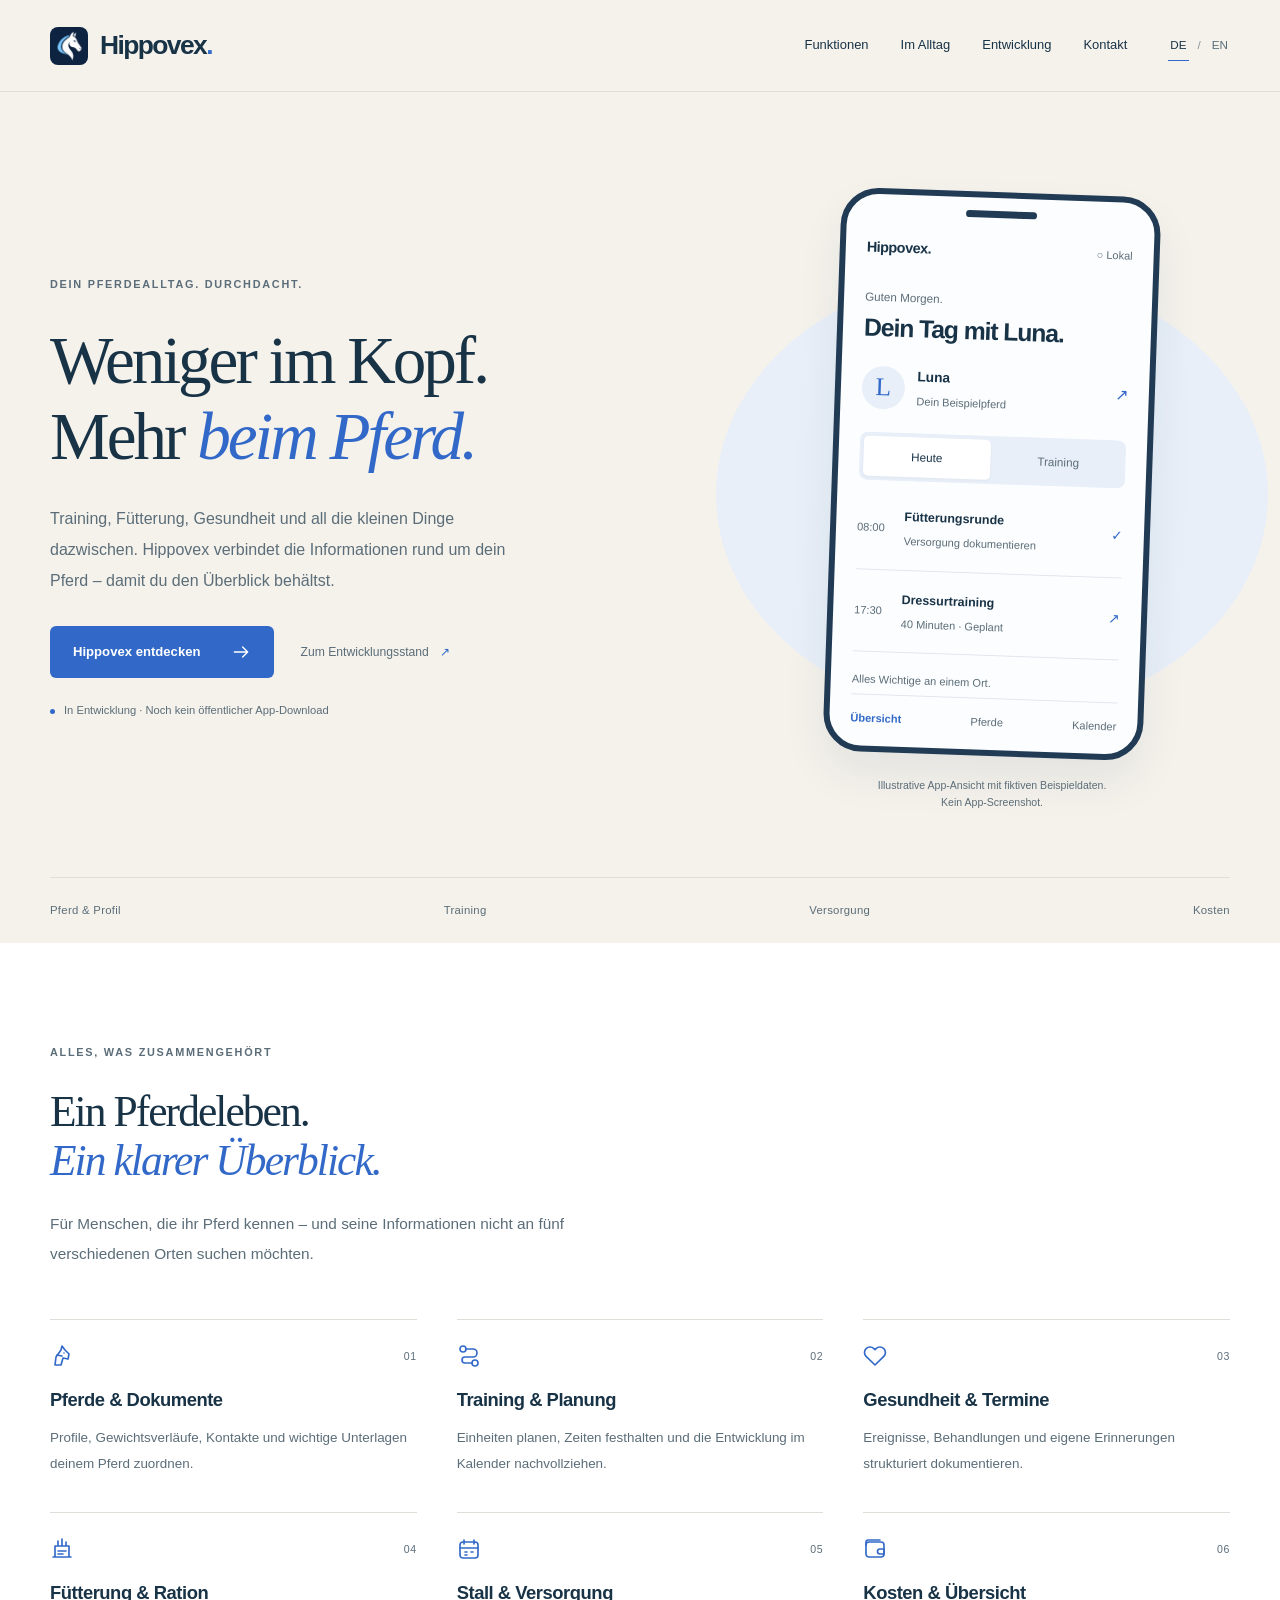
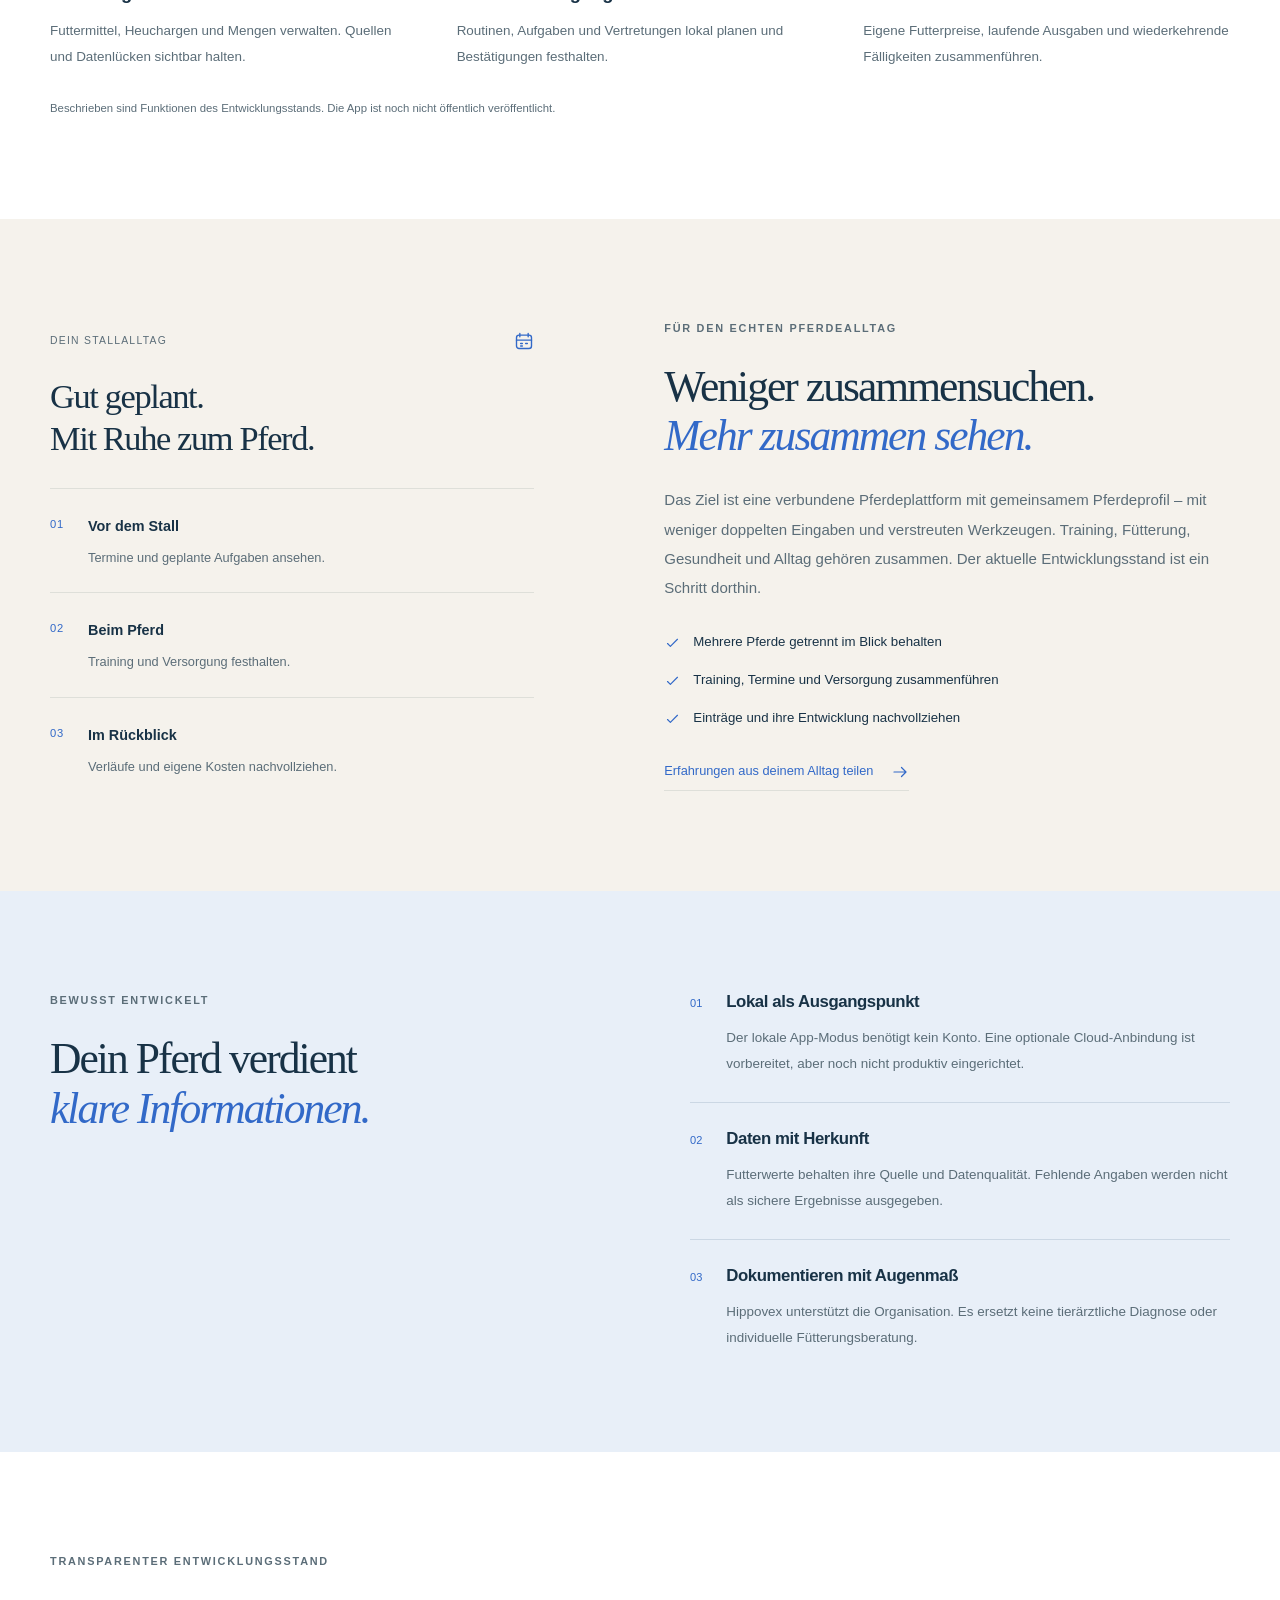
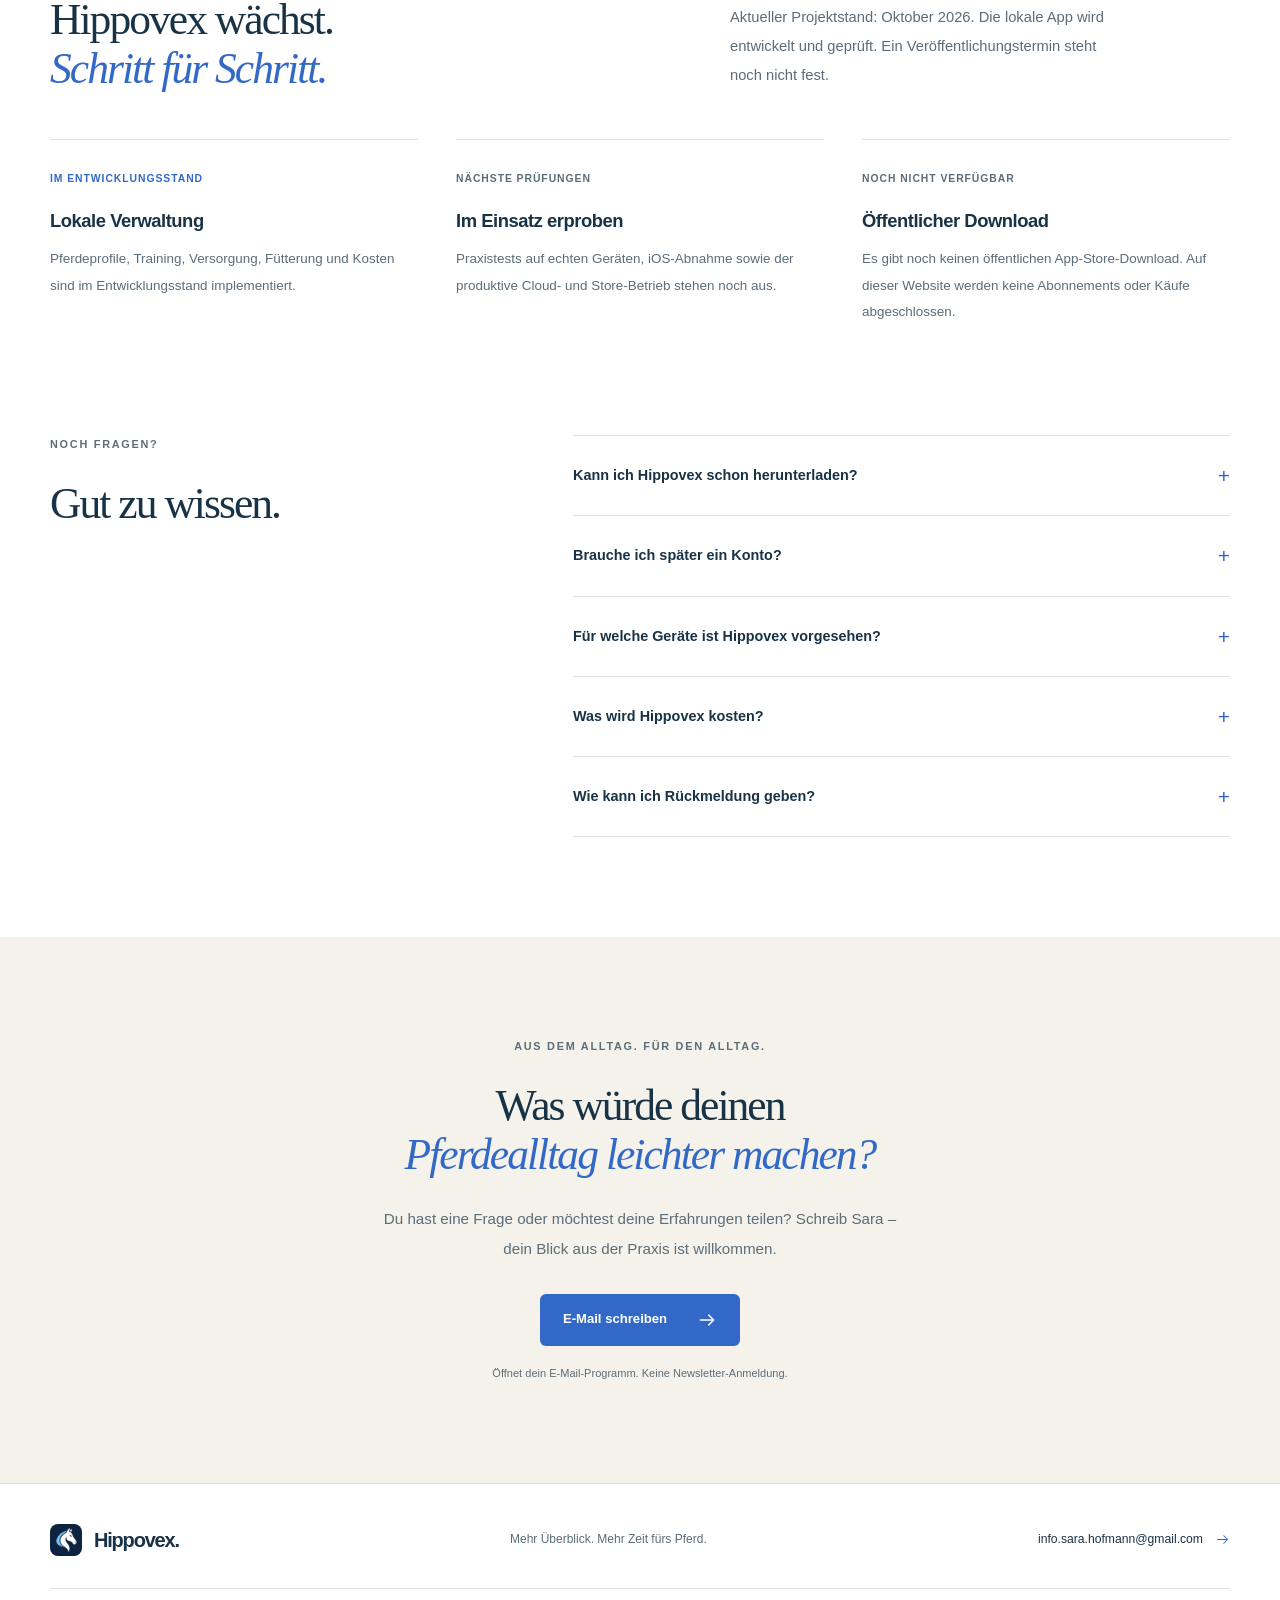
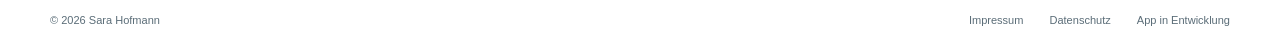
==== commit c2ad8a5a: "Apply approved editorial and product-focused Hippovex design" ====
--- a/index.html
+++ b/index.html
@@ -1,19 +1,33 @@
 <!doctype html>
 <html lang="de"><head><meta charset="utf-8"><meta name="viewport" content="width=device-width, initial-scale=1">
-<title>Hippovex | Mehr Zeit fürs Pferd</title><meta name="description" content="Hippovex bündelt Pferdeprofile, Training, Versorgung und Kosten. Entdecke die Pferdemanagement-App in Entwicklung und ihren aktuellen Stand."><meta name="theme-color" content="#10243e">
+<title>Hippovex | Mehr Zeit fürs Pferd</title><meta name="description" content="Hippovex bündelt Pferdeprofile, Training, Versorgung und Kosten. Entdecke die Pferdemanagement-App in Entwicklung und ihren aktuellen Stand."><meta name="theme-color" content="#f5f2ec">
 <meta name="robots" content="index, follow, max-image-preview:large">
-<link rel="canonical" href="https://hofmann1304.github.io/hippovex-website/"><link rel="alternate" hreflang="de" href="https://hofmann1304.github.io/hippovex-website/"><link rel="alternate" hreflang="en" href="https://hofmann1304.github.io/hippovex-website/en/"><link rel="alternate" hreflang="x-default" href="https://hofmann1304.github.io/hippovex-website/">
-<meta property="og:type" content="website"><meta property="og:site_name" content="Hippovex"><meta property="og:title" content="Hippovex | Mehr Zeit fürs Pferd"><meta property="og:description" content="Hippovex bündelt Pferdeprofile, Training, Versorgung und Kosten. Entdecke die Pferdemanagement-App in Entwicklung und ihren aktuellen Stand."><meta property="og:url" content="https://hofmann1304.github.io/hippovex-website/"><meta property="og:image" content="https://hofmann1304.github.io/hippovex-website/assets/hippovex-logo.png"><meta property="og:image:alt" content="Hippovex"><meta property="og:locale" content="de_DE"><meta name="twitter:card" content="summary">
-<link rel="icon" type="image/png" href="./assets/hippovex-logo.png"><link rel="apple-touch-icon" href="./assets/hippovex-logo.png"><link rel="stylesheet" href="./styles.css"><script src="./site.js" defer></script>
-<script type="application/ld+json">{"@context": "https://schema.org", "@type": "WebSite", "name": "Hippovex", "url": "https://hofmann1304.github.io/hippovex-website/", "inLanguage": "de", "description": "Hippovex bündelt Pferdeprofile, Training, Versorgung und Kosten. Entdecke die Pferdemanagement-App in Entwicklung und ihren aktuellen Stand.", "publisher": {"@type": "Person", "name": "Sara Hofmann"}}</script></head><body><a class="skip-link" href="#main">Zum Inhalt springen</a>
+<link rel="canonical" href="https://hippovex.de/"><link rel="alternate" hreflang="de" href="https://hippovex.de/"><link rel="alternate" hreflang="en" href="https://hippovex.de/en/"><link rel="alternate" hreflang="x-default" href="https://hippovex.de/">
+<meta property="og:type" content="website"><meta property="og:site_name" content="Hippovex"><meta property="og:title" content="Hippovex | Mehr Zeit fürs Pferd"><meta property="og:description" content="Hippovex bündelt Pferdeprofile, Training, Versorgung und Kosten. Entdecke die Pferdemanagement-App in Entwicklung und ihren aktuellen Stand."><meta property="og:url" content="https://hippovex.de/"><meta property="og:image" content="https://hippovex.de/assets/hippovex-logo.png"><meta property="og:image:alt" content="Hippovex"><meta property="og:locale" content="de_DE"><meta name="twitter:card" content="summary">
+<link rel="icon" type="image/png" href="./assets/hippovex-logo.png"><link rel="apple-touch-icon" href="./assets/hippovex-logo.png"><link rel="stylesheet" href="./styles.css?v=20261027-editorial"><script src="./site.js" defer></script>
+<script type="application/ld+json">{"@context": "https://schema.org", "@type": "WebSite", "name": "Hippovex", "url": "https://hippovex.de/", "inLanguage": "de", "description": "Hippovex bündelt Pferdeprofile, Training, Versorgung und Kosten. Entdecke die Pferdemanagement-App in Entwicklung und ihren aktuellen Stand.", "publisher": {"@type": "Person", "name": "Sara Hofmann"}}</script></head><body><a class="skip-link" href="#main">Zum Inhalt springen</a>
 <header class="site-header"><div class="wrap header-inner"><a class="brand" href="./" aria-label="Hippovex Startseite"><img src="./assets/hippovex-logo.png" alt="" width="42" height="42"><span>Hippovex<span class="brand-dot">.</span></span></a>
 <button class="menu-toggle" type="button" aria-expanded="false" aria-controls="navigation" aria-label="Menü öffnen" data-menu><span></span><span></span></button>
-<nav id="navigation" aria-label="Hauptnavigation"><a href="./#funktionen">Funktionen</a><a href="./#alltag">Im Alltag</a><a href="./#entwicklung">Entwicklung</a><a href="./#kontakt">Kontakt</a><div class="languages"><a href="./" lang="de" hreflang="de" aria-current="page">DE</a><span>/</span><a href="./en/" lang="en" hreflang="en" >EN</a></div></nav></div></header><main id="main"><section class="hero"><div class="wrap hero-grid"><div class="hero-copy"><p class="eyebrow light"><span></span>PFERDEMANAGEMENT. DURCHDACHT.</p><h1>Mehr Überblick.<br>Mehr Zeit <em>fürs Pferd.</em></h1><p class="hero-lead">Training, Fütterung, Gesundheit und Stallalltag gehören zusammen. Hippovex bringt sie an einen Ort – damit du den Überblick behältst.</p><div class="actions"><a class="button button-primary" href="#funktionen">Hippovex entdecken <svg viewBox="0 0 24 24" fill="none" stroke="currentColor" stroke-width="1.65" stroke-linecap="round" stroke-linejoin="round" aria-hidden="true"><path d="M4 12h16m-6-6 6 6-6 6"/></svg></a><a class="text-link" href="#entwicklung">Zum Entwicklungsstand <span>↗</span></a></div><p class="release-note"><span class="status-dot"></span>In Entwicklung · Noch kein öffentlicher App-Download</p></div><div class="product-stage"><div class="stage-orbit" aria-hidden="true"></div><div class="floating-label"><svg viewBox="0 0 24 24" fill="none" stroke="currentColor" stroke-width="1.65" stroke-linecap="round" stroke-linejoin="round" aria-hidden="true"><path d="m5 21 1-8 5-7 1-4 3 4 4 4-1 5-5-1-2 7Z"/><path d="m7 11 5 1m2-3h.01"/></svg> Dein Pferd. Dein Alltag.</div><div class="product-window"><div class="window-bar"><div class="window-dots"><i></i><i></i><i></i></div><span>Hippovex</span><span class="window-version">KONZEPTANSICHT</span></div><div class="app-tabs" role="tablist" aria-label="Produktansicht"><button type="button" role="tab" id="tab-overview" aria-controls="panel-overview" aria-selected="true" tabindex="0" data-tab="overview">Überblick</button><button type="button" role="tab" id="tab-training" aria-controls="panel-training" aria-selected="false" tabindex="-1" data-tab="training">Training</button><button type="button" role="tab" id="tab-care" aria-controls="panel-care" aria-selected="false" tabindex="-1" data-tab="care">Versorgung</button></div><div class="product-panel" id="panel-overview" role="tabpanel" tabindex="0" aria-labelledby="tab-overview" ><div class="panel-top"><span>Dein Überblick</span><span class="local-tag"><svg viewBox="0 0 24 24" fill="none" stroke="currentColor" stroke-width="1.65" stroke-linecap="round" stroke-linejoin="round" aria-hidden="true"><path d="m12 3 8 3v6c0 5-8 9-8 9s-8-4-8-9V6Z"/><path d="m8 12 3 3 5-6"/></svg> Lokal</span></div>
-<p class="mini-label">AKTUELLES PFERD</p><div class="horse-summary"><div class="horse-avatar"><svg viewBox="0 0 24 24" fill="none" stroke="currentColor" stroke-width="1.65" stroke-linecap="round" stroke-linejoin="round" aria-hidden="true"><path d="m5 21 1-8 5-7 1-4 3 4 4 4-1 5-5-1-2 7Z"/><path d="m7 11 5 1m2-3h.01"/></svg></div><div><h3>Luna</h3><p>Stute · Freizeit & Dressur</p></div><span class="small-arrow">↗</span></div>
-<div class="mini-stats"><div><strong>3</strong><span>geplante Einheiten</span></div><div><strong>2</strong><span>offene Aufgaben</span></div></div>
-<div class="panel-label">Als Nächstes<span>Beispielwoche</span></div><div class="timeline-row"><span class="time">08:00</span><span class="timeline-icon"><svg viewBox="0 0 24 24" fill="none" stroke="currentColor" stroke-width="1.65" stroke-linecap="round" stroke-linejoin="round" aria-hidden="true"><path d="M3 20h18M5 20V9h14v11M8 9V4m4 5V2m4 7V5M8 14h8m-8 3h5"/></svg></span><div><strong>Fütterungsrunde</strong><small>Versorgung dokumentieren</small></div></div><div class="timeline-row"><span class="time">17:30</span><span class="timeline-icon blue"><svg viewBox="0 0 24 24" fill="none" stroke="currentColor" stroke-width="1.65" stroke-linecap="round" stroke-linejoin="round" aria-hidden="true"><circle cx="6" cy="5" r="3"/><circle cx="18" cy="19" r="3"/><path d="M9 5h7a4 4 0 0 1 0 8H8a3 3 0 0 0 0 6h7"/></svg></span><div><strong>Dressurtraining</strong><small>40 Min. · Geplant</small></div></div></div><div class="product-panel" id="panel-training" role="tabpanel" tabindex="0" aria-labelledby="tab-training" hidden><div class="panel-top"><span>Training & Verlauf</span><svg viewBox="0 0 24 24" fill="none" stroke="currentColor" stroke-width="1.65" stroke-linecap="round" stroke-linejoin="round" aria-hidden="true"><circle cx="6" cy="5" r="3"/><circle cx="18" cy="19" r="3"/><path d="M9 5h7a4 4 0 0 1 0 8H8a3 3 0 0 0 0 6h7"/></svg></div><p class="mini-label">LUNA · BEISPIELWOCHE</p><h3 class="panel-title">Schritt für Schritt weiter.</h3><div class="chart" role="img" aria-label="Illustrative Trainingsminuten: 20, 40, 0, 30, 0, 45, 15"><div><i style="--bar:40%"></i><span>Mo</span></div><div><i style="--bar:80%"></i><span>Di</span></div><div><i style="--bar:3%"></i><span>Mi</span></div><div><i style="--bar:60%"></i><span>Do</span></div><div><i style="--bar:3%"></i><span>Fr</span></div><div><i style="--bar:90%"></i><span>Sa</span></div><div><i style="--bar:30%"></i><span>So</span></div></div><div class="mini-stats"><div><strong>150 <small>min</small></strong><span>in dieser Beispielwoche</span></div><div><strong>5</strong><span>dokumentierte Einheiten</span></div></div><p class="panel-note">Einheiten planen, absolvierte Arbeit festhalten und den Verlauf nachvollziehen.</p></div><div class="product-panel" id="panel-care" role="tabpanel" tabindex="0" aria-labelledby="tab-care" hidden><div class="panel-top"><span>Versorgung & Routinen</span><svg viewBox="0 0 24 24" fill="none" stroke="currentColor" stroke-width="1.65" stroke-linecap="round" stroke-linejoin="round" aria-hidden="true"><rect x="3" y="5" width="18" height="16" rx="3"/><path d="M7 3v4m10-4v4M3 11h18m-13 4h2m4 0h2m-8 3h2"/></svg></div><p class="mini-label">LUNA · BEISPIELTAG</p><h3 class="panel-title">Jede Aufgabe im Blick.</h3><div class="care-task"><span class="task-check"><svg viewBox="0 0 24 24" fill="none" stroke="currentColor" stroke-width="1.65" stroke-linecap="round" stroke-linejoin="round" aria-hidden="true"><path d="m5 12 4 4L19 6"/></svg></span><div><strong>Morgenfütterung</strong><small>Bestätigt · 08:12 · Alex (Beispiel)</small></div></div><div class="care-task"><span class="task-empty"></span><div><strong>Wasser kontrollieren</strong><small>Noch offen · 12:00</small></div></div><div class="care-task"><span class="task-empty"></span><div><strong>Abendfütterung</strong><small>Geplant · 18:00</small></div></div><p class="panel-note">Lokale Planung mit dokumentiertem Verlauf. Gemeinsamer Onlinebetrieb ist noch nicht freigegeben.</p></div></div><p class="stage-caption">Illustrative Produktansicht mit fiktiven Beispieldaten. Kein App-Screenshot.</p></div></div><div class="wrap hero-bottom"><span>01 / PFERD</span><span>02 / ALLTAG</span><span>03 / ÜBERBLICK</span><a href="#funktionen" aria-label="Zu den Funktionen">↓</a></div></section>
-<section class="intro section" id="funktionen"><div class="wrap"><div class="section-heading"><p class="eyebrow">ALLES, WAS ZUSAMMENGEHÖRT</p><h2>Ein Pferdeleben.<br>Viele Details. <em>Ein Überblick.</em></h2><p>Für Menschen, die ihr Pferd kennen – und seine Informationen nicht an fünf verschiedenen Orten suchen möchten.</p></div><div class="feature-grid"><article class="feature"><div class="feature-top"><svg viewBox="0 0 24 24" fill="none" stroke="currentColor" stroke-width="1.65" stroke-linecap="round" stroke-linejoin="round" aria-hidden="true"><path d="m5 21 1-8 5-7 1-4 3 4 4 4-1 5-5-1-2 7Z"/><path d="m7 11 5 1m2-3h.01"/></svg><span>01</span></div><h3>Pferde & Dokumente</h3><p>Profile, Gewichtsverläufe, Kontakte und wichtige Unterlagen deinem Pferd zuordnen.</p></article><article class="feature"><div class="feature-top"><svg viewBox="0 0 24 24" fill="none" stroke="currentColor" stroke-width="1.65" stroke-linecap="round" stroke-linejoin="round" aria-hidden="true"><circle cx="6" cy="5" r="3"/><circle cx="18" cy="19" r="3"/><path d="M9 5h7a4 4 0 0 1 0 8H8a3 3 0 0 0 0 6h7"/></svg><span>02</span></div><h3>Training & Planung</h3><p>Einheiten planen, Zeiten festhalten und die Entwicklung im Kalender nachvollziehen.</p></article><article class="feature"><div class="feature-top"><svg viewBox="0 0 24 24" fill="none" stroke="currentColor" stroke-width="1.65" stroke-linecap="round" stroke-linejoin="round" aria-hidden="true"><path d="M20.8 4.6a5.5 5.5 0 0 0-7.8 0L12 5.7l-1.1-1.1a5.5 5.5 0 0 0-7.8 7.8L12 21l8.8-8.6a5.5 5.5 0 0 0 0-7.8Z"/></svg><span>03</span></div><h3>Gesundheit & Termine</h3><p>Ereignisse, Behandlungen und eigene Erinnerungen strukturiert dokumentieren.</p></article><article class="feature"><div class="feature-top"><svg viewBox="0 0 24 24" fill="none" stroke="currentColor" stroke-width="1.65" stroke-linecap="round" stroke-linejoin="round" aria-hidden="true"><path d="M3 20h18M5 20V9h14v11M8 9V4m4 5V2m4 7V5M8 14h8m-8 3h5"/></svg><span>04</span></div><h3>Fütterung & Ration</h3><p>Futtermittel, Heuchargen und Mengen verwalten. Quellen und Datenlücken sichtbar halten.</p></article><article class="feature"><div class="feature-top"><svg viewBox="0 0 24 24" fill="none" stroke="currentColor" stroke-width="1.65" stroke-linecap="round" stroke-linejoin="round" aria-hidden="true"><rect x="3" y="5" width="18" height="16" rx="3"/><path d="M7 3v4m10-4v4M3 11h18m-13 4h2m4 0h2m-8 3h2"/></svg><span>05</span></div><h3>Stall & Versorgung</h3><p>Routinen, Aufgaben und Vertretungen lokal planen und Bestätigungen festhalten.</p></article><article class="feature"><div class="feature-top"><svg viewBox="0 0 24 24" fill="none" stroke="currentColor" stroke-width="1.65" stroke-linecap="round" stroke-linejoin="round" aria-hidden="true"><rect x="3" y="5" width="18" height="15" rx="3"/><path d="M3 8V5a2 2 0 0 1 2-2h12m0 9h4v5h-4a2.5 2.5 0 0 1 0-5Z"/></svg><span>06</span></div><h3>Kosten & Übersicht</h3><p>Eigene Futterpreise, laufende Ausgaben und wiederkehrende Fälligkeiten zusammenführen.</p></article></div><p class="section-footnote">Beschrieben sind Funktionen des Entwicklungsstands. Die App ist noch nicht öffentlich veröffentlicht.</p></div></section>
-<section class="daily section" id="alltag"><div class="wrap daily-grid"><div class="daily-visual"><div class="daily-top"><span>DEIN STALLALLTAG</span><svg viewBox="0 0 24 24" fill="none" stroke="currentColor" stroke-width="1.65" stroke-linecap="round" stroke-linejoin="round" aria-hidden="true"><rect x="3" y="5" width="18" height="16" rx="3"/><path d="M7 3v4m10-4v4M3 11h18m-13 4h2m4 0h2m-8 3h2"/></svg></div><h3>Gut geplant.<br>Mit Ruhe zum Pferd.</h3><div class="day-item"><span>01</span><div><strong>Vor dem Stall</strong><p>Termine und geplante Aufgaben ansehen.</p></div></div><div class="day-item"><span>02</span><div><strong>Beim Pferd</strong><p>Training und Versorgung festhalten.</p></div></div><div class="day-item"><span>03</span><div><strong>Im Rückblick</strong><p>Verläufe und eigene Kosten nachvollziehen.</p></div></div></div><div class="daily-copy"><p class="eyebrow">FÜR DEN ECHTEN PFERDEALLTAG</p><h2>Weniger zusammensuchen.<br><em>Mehr zusammen sehen.</em></h2><p>Die wichtigen Fragen kommen selten einzeln: Was steht an? Was wurde gemacht? Was hat sich verändert? Hippovex verbindet die Informationen rund um dein Pferd.</p><ul class="check-list"><li><svg viewBox="0 0 24 24" fill="none" stroke="currentColor" stroke-width="1.65" stroke-linecap="round" stroke-linejoin="round" aria-hidden="true"><path d="m5 12 4 4L19 6"/></svg>Mehrere Pferde getrennt im Blick behalten</li><li><svg viewBox="0 0 24 24" fill="none" stroke="currentColor" stroke-width="1.65" stroke-linecap="round" stroke-linejoin="round" aria-hidden="true"><path d="m5 12 4 4L19 6"/></svg>Training, Termine und Versorgung zusammenführen</li><li><svg viewBox="0 0 24 24" fill="none" stroke="currentColor" stroke-width="1.65" stroke-linecap="round" stroke-linejoin="round" aria-hidden="true"><path d="m5 12 4 4L19 6"/></svg>Einträge und ihre Entwicklung nachvollziehen</li></ul><a class="inline-link" href="#kontakt">Erfahrungen aus deinem Alltag teilen <svg viewBox="0 0 24 24" fill="none" stroke="currentColor" stroke-width="1.65" stroke-linecap="round" stroke-linejoin="round" aria-hidden="true"><path d="M4 12h16m-6-6 6 6-6 6"/></svg></a></div></div></section>
+<nav id="navigation" aria-label="Hauptnavigation"><a href="./#funktionen">Funktionen</a><a href="./#alltag">Im Alltag</a><a href="./#entwicklung">Entwicklung</a><a href="./#kontakt">Kontakt</a><div class="languages"><a href="./" lang="de" hreflang="de" aria-current="page">DE</a><span>/</span><a href="./en/" lang="en" hreflang="en" >EN</a></div></nav></div></header><main id="main"><section class="hero"><div class="wrap hero-grid"><div class="hero-copy"><p class="eyebrow">DEIN PFERDEALLTAG. DURCHDACHT.</p><h1>Weniger im Kopf.<br>Mehr <em>beim Pferd.</em></h1><p class="hero-lead">Training, Fütterung, Gesundheit und all die kleinen Dinge dazwischen. Hippovex verbindet die Informationen rund um dein Pferd – damit du den Überblick behältst.</p><div class="actions"><a class="button button-primary" href="#funktionen">Hippovex entdecken <svg viewBox="0 0 24 24" fill="none" stroke="currentColor" stroke-width="1.65" stroke-linecap="round" stroke-linejoin="round" aria-hidden="true"><path d="M4 12h16m-6-6 6 6-6 6"/></svg></a><a class="text-link" href="#entwicklung">Zum Entwicklungsstand <span>↗</span></a></div><p class="release-note"><span class="status-dot"></span>In Entwicklung · Noch kein öffentlicher App-Download</p></div><div class="product-stage">
+  <div class="stage-orbit" aria-hidden="true"></div>
+  <div class="phone" aria-label="Illustrative App-Vorschau">
+    <div class="phone-notch" aria-hidden="true"></div>
+    <div class="phone-brand">Hippovex.<span>○ Lokal</span></div>
+    <p class="phone-greeting">Guten Morgen.</p>
+    <h2 class="phone-title">Dein Tag mit Luna.</h2>
+    <div class="phone-profile"><div class="phone-avatar" aria-hidden="true">L</div><div><strong>Luna</strong><small>Dein Beispielpferd</small></div><span aria-hidden="true">↗</span></div>
+    <div class="app-tabs" role="tablist" aria-label="App-Vorschau">
+      <button type="button" role="tab" id="tab-overview" aria-controls="panel-overview" aria-selected="true" tabindex="0" data-tab="overview">Heute</button>
+      <button type="button" role="tab" id="tab-training" aria-controls="panel-training" aria-selected="false" tabindex="-1" data-tab="training">Training</button>
+    </div>
+    <div class="product-panel" id="panel-overview" role="tabpanel" tabindex="0" aria-labelledby="tab-overview"><div class="phone-task"><span>08:00</span><div><strong>Fütterungsrunde</strong><small>Versorgung dokumentieren</small></div><i aria-hidden="true">✓</i></div><div class="phone-task"><span>17:30</span><div><strong>Dressurtraining</strong><small>40 Minuten · Geplant</small></div><i aria-hidden="true">↗</i></div><p class="phone-note">Alles Wichtige an einem Ort.</p></div>
+    <div class="product-panel" id="panel-training" role="tabpanel" tabindex="0" aria-labelledby="tab-training" hidden><div class="phone-task"><span>DI</span><div><strong>Dressur · 40 Minuten</strong><small>Geplant · Beispielwoche</small></div><i aria-hidden="true">↗</i></div><div class="phone-task"><span>DO</span><div><strong>Ausritt · 50 Minuten</strong><small>Geplant · Beispielwoche</small></div><i aria-hidden="true">↗</i></div><p class="phone-note">Deine Einheiten. Dein Verlauf.</p></div>
+    <div class="phone-navigation" aria-hidden="true"><span>Übersicht</span><span>Pferde</span><span>Kalender</span></div>
+  </div>
+  <p class="stage-caption">Illustrative App-Ansicht mit fiktiven Beispieldaten.<br>Kein App-Screenshot.</p>
+</div></div><div class="wrap hero-bottom"><span>Pferd & Profil</span><span>Training</span><span>Versorgung</span><span>Kosten</span></div></section>
+<section class="intro section" id="funktionen"><div class="wrap"><div class="section-heading"><p class="eyebrow">ALLES, WAS ZUSAMMENGEHÖRT</p><h2>Ein Pferdeleben.<br><em>Ein klarer Überblick.</em></h2><p>Für Menschen, die ihr Pferd kennen – und seine Informationen nicht an fünf verschiedenen Orten suchen möchten.</p></div><div class="feature-grid"><article class="feature"><div class="feature-top"><svg viewBox="0 0 24 24" fill="none" stroke="currentColor" stroke-width="1.65" stroke-linecap="round" stroke-linejoin="round" aria-hidden="true"><path d="m5 21 1-8 5-7 1-4 3 4 4 4-1 5-5-1-2 7Z"/><path d="m7 11 5 1m2-3h.01"/></svg><span>01</span></div><h3>Pferde & Dokumente</h3><p>Profile, Gewichtsverläufe, Kontakte und wichtige Unterlagen deinem Pferd zuordnen.</p></article><article class="feature"><div class="feature-top"><svg viewBox="0 0 24 24" fill="none" stroke="currentColor" stroke-width="1.65" stroke-linecap="round" stroke-linejoin="round" aria-hidden="true"><circle cx="6" cy="5" r="3"/><circle cx="18" cy="19" r="3"/><path d="M9 5h7a4 4 0 0 1 0 8H8a3 3 0 0 0 0 6h7"/></svg><span>02</span></div><h3>Training & Planung</h3><p>Einheiten planen, Zeiten festhalten und die Entwicklung im Kalender nachvollziehen.</p></article><article class="feature"><div class="feature-top"><svg viewBox="0 0 24 24" fill="none" stroke="currentColor" stroke-width="1.65" stroke-linecap="round" stroke-linejoin="round" aria-hidden="true"><path d="M20.8 4.6a5.5 5.5 0 0 0-7.8 0L12 5.7l-1.1-1.1a5.5 5.5 0 0 0-7.8 7.8L12 21l8.8-8.6a5.5 5.5 0 0 0 0-7.8Z"/></svg><span>03</span></div><h3>Gesundheit & Termine</h3><p>Ereignisse, Behandlungen und eigene Erinnerungen strukturiert dokumentieren.</p></article><article class="feature"><div class="feature-top"><svg viewBox="0 0 24 24" fill="none" stroke="currentColor" stroke-width="1.65" stroke-linecap="round" stroke-linejoin="round" aria-hidden="true"><path d="M3 20h18M5 20V9h14v11M8 9V4m4 5V2m4 7V5M8 14h8m-8 3h5"/></svg><span>04</span></div><h3>Fütterung & Ration</h3><p>Futtermittel, Heuchargen und Mengen verwalten. Quellen und Datenlücken sichtbar halten.</p></article><article class="feature"><div class="feature-top"><svg viewBox="0 0 24 24" fill="none" stroke="currentColor" stroke-width="1.65" stroke-linecap="round" stroke-linejoin="round" aria-hidden="true"><rect x="3" y="5" width="18" height="16" rx="3"/><path d="M7 3v4m10-4v4M3 11h18m-13 4h2m4 0h2m-8 3h2"/></svg><span>05</span></div><h3>Stall & Versorgung</h3><p>Routinen, Aufgaben und Vertretungen lokal planen und Bestätigungen festhalten.</p></article><article class="feature"><div class="feature-top"><svg viewBox="0 0 24 24" fill="none" stroke="currentColor" stroke-width="1.65" stroke-linecap="round" stroke-linejoin="round" aria-hidden="true"><rect x="3" y="5" width="18" height="15" rx="3"/><path d="M3 8V5a2 2 0 0 1 2-2h12m0 9h4v5h-4a2.5 2.5 0 0 1 0-5Z"/></svg><span>06</span></div><h3>Kosten & Übersicht</h3><p>Eigene Futterpreise, laufende Ausgaben und wiederkehrende Fälligkeiten zusammenführen.</p></article></div><p class="section-footnote">Beschrieben sind Funktionen des Entwicklungsstands. Die App ist noch nicht öffentlich veröffentlicht.</p></div></section>
+<section class="daily section" id="alltag"><div class="wrap daily-grid"><div class="daily-visual"><div class="daily-top"><span>DEIN STALLALLTAG</span><svg viewBox="0 0 24 24" fill="none" stroke="currentColor" stroke-width="1.65" stroke-linecap="round" stroke-linejoin="round" aria-hidden="true"><rect x="3" y="5" width="18" height="16" rx="3"/><path d="M7 3v4m10-4v4M3 11h18m-13 4h2m4 0h2m-8 3h2"/></svg></div><h3>Gut geplant.<br>Mit Ruhe zum Pferd.</h3><div class="day-item"><span>01</span><div><strong>Vor dem Stall</strong><p>Termine und geplante Aufgaben ansehen.</p></div></div><div class="day-item"><span>02</span><div><strong>Beim Pferd</strong><p>Training und Versorgung festhalten.</p></div></div><div class="day-item"><span>03</span><div><strong>Im Rückblick</strong><p>Verläufe und eigene Kosten nachvollziehen.</p></div></div></div><div class="daily-copy"><p class="eyebrow">FÜR DEN ECHTEN PFERDEALLTAG</p><h2>Weniger zusammensuchen.<br><em>Mehr zusammen sehen.</em></h2><p>Das Ziel ist eine verbundene Pferdeplattform mit gemeinsamem Pferdeprofil – mit weniger doppelten Eingaben und verstreuten Werkzeugen. Training, Fütterung, Gesundheit und Alltag gehören zusammen. Der aktuelle Entwicklungsstand ist ein Schritt dorthin.</p><ul class="check-list"><li><svg viewBox="0 0 24 24" fill="none" stroke="currentColor" stroke-width="1.65" stroke-linecap="round" stroke-linejoin="round" aria-hidden="true"><path d="m5 12 4 4L19 6"/></svg>Mehrere Pferde getrennt im Blick behalten</li><li><svg viewBox="0 0 24 24" fill="none" stroke="currentColor" stroke-width="1.65" stroke-linecap="round" stroke-linejoin="round" aria-hidden="true"><path d="m5 12 4 4L19 6"/></svg>Training, Termine und Versorgung zusammenführen</li><li><svg viewBox="0 0 24 24" fill="none" stroke="currentColor" stroke-width="1.65" stroke-linecap="round" stroke-linejoin="round" aria-hidden="true"><path d="m5 12 4 4L19 6"/></svg>Einträge und ihre Entwicklung nachvollziehen</li></ul><a class="inline-link" href="#kontakt">Erfahrungen aus deinem Alltag teilen <svg viewBox="0 0 24 24" fill="none" stroke="currentColor" stroke-width="1.65" stroke-linecap="round" stroke-linejoin="round" aria-hidden="true"><path d="M4 12h16m-6-6 6 6-6 6"/></svg></a></div></div></section>
 <section class="principles section"><div class="wrap principles-grid"><div><p class="eyebrow light">BEWUSST ENTWICKELT</p><h2>Dein Pferd verdient<br><em>klare Informationen.</em></h2></div><div class="principle-list"><article><span>01</span><div><h3>Lokal als Ausgangspunkt</h3><p>Der lokale App-Modus benötigt kein Konto. Eine optionale Cloud-Anbindung ist vorbereitet, aber noch nicht produktiv eingerichtet.</p></div></article><article><span>02</span><div><h3>Daten mit Herkunft</h3><p>Futterwerte behalten ihre Quelle und Datenqualität. Fehlende Angaben werden nicht als sichere Ergebnisse ausgegeben.</p></div></article><article><span>03</span><div><h3>Dokumentieren mit Augenmaß</h3><p>Hippovex unterstützt die Organisation. Es ersetzt keine tierärztliche Diagnose oder individuelle Fütterungsberatung.</p></div></article></div></div></section>
 <section class="section development" id="entwicklung"><div class="wrap"><div class="development-heading"><div><p class="eyebrow">TRANSPARENTER ENTWICKLUNGSSTAND</p><h2>Hippovex wächst.<br><em>Schritt für Schritt.</em></h2></div><p>Aktueller Projektstand: Oktober 2026. Die lokale App wird entwickelt und geprüft. Ein Veröffentlichungstermin steht noch nicht fest.</p></div><div class="status-grid"><article><span class="status-label">IM ENTWICKLUNGSSTAND</span><h3>Lokale Verwaltung</h3><p>Pferdeprofile, Training, Versorgung, Fütterung und Kosten sind im Entwicklungsstand implementiert.</p></article><article><span class="status-label muted">NÄCHSTE PRÜFUNGEN</span><h3>Im Einsatz erproben</h3><p>Praxistests auf echten Geräten, iOS-Abnahme sowie der produktive Cloud- und Store-Betrieb stehen noch aus.</p></article><article><span class="status-label muted">NOCH NICHT VERFÜGBAR</span><h3>Öffentlicher Download</h3><p>Es gibt noch keinen öffentlichen App-Store-Download. Auf dieser Website werden keine Abonnements oder Käufe abgeschlossen.</p></article></div></div></section>
 <section class="faq section"><div class="wrap faq-grid"><div><p class="eyebrow">NOCH FRAGEN?</p><h2>Gut zu wissen.</h2></div><div class="faq-list"><details><summary>Kann ich Hippovex schon herunterladen?<span aria-hidden="true">+</span></summary><p>Noch nicht. Die App befindet sich in Entwicklung. Ein öffentlicher Download und ein verbindlicher Veröffentlichungstermin sind noch nicht verfügbar.</p></details><details><summary>Brauche ich später ein Konto?<span aria-hidden="true">+</span></summary><p>Der lokale App-Modus ist ohne Konto implementiert. Optionale Cloud-Funktionen sind noch nicht produktiv freigegeben.</p></details><details><summary>Für welche Geräte ist Hippovex vorgesehen?<span aria-hidden="true">+</span></summary><p>Android und iOS sind vorgesehen. Ein Android-Entwicklungsbuild liegt vor; Tests auf echten Geräten und die iOS-Abnahme stehen noch aus.</p></details><details><summary>Was wird Hippovex kosten?<span aria-hidden="true">+</span></summary><p>Preise und ein endgültiger Leistungsumfang sind noch nicht festgelegt. Auf dieser Website gibt es keine kostenpflichtige Registrierung.</p></details><details><summary>Wie kann ich Rückmeldung geben?<span aria-hidden="true">+</span></summary><p>Über den E-Mail-Link im Kontaktbereich. Er öffnet dein eigenes E-Mail-Programm; eine Nachricht wird erst von dir versendet.</p></details></div></div></section><section class="contact section" id="kontakt"><div class="wrap contact-inner"><p class="eyebrow">AUS DEM ALLTAG. FÜR DEN ALLTAG.</p><h2>Was würde deinen<br><em>Pferdealltag leichter machen?</em></h2><p>Du hast eine Frage oder möchtest deine Erfahrungen teilen? Schreib Sara – dein Blick aus der Praxis ist willkommen.</p><a class="button button-dark" href="mailto:info.sara.hofmann@gmail.com?subject=Hippovex%20%E2%80%93%20Kontakt">E-Mail schreiben <svg viewBox="0 0 24 24" fill="none" stroke="currentColor" stroke-width="1.65" stroke-linecap="round" stroke-linejoin="round" aria-hidden="true"><path d="M4 12h16m-6-6 6 6-6 6"/></svg></a><small>Öffnet dein E-Mail-Programm. Keine Newsletter-Anmeldung.</small></div></section></main><footer><div class="wrap footer-top"><a class="brand" href="./"><img src="./assets/hippovex-logo.png" width="40" height="40" alt=""><span>Hippovex.</span></a><p>Mehr Überblick. Mehr Zeit fürs Pferd.</p><a href="mailto:info.sara.hofmann@gmail.com">info.sara.hofmann@gmail.com <svg viewBox="0 0 24 24" fill="none" stroke="currentColor" stroke-width="1.65" stroke-linecap="round" stroke-linejoin="round" aria-hidden="true"><path d="M4 12h16m-6-6 6 6-6 6"/></svg></a></div><div class="wrap footer-bottom"><span>© 2026 Sara Hofmann</span><div><a href="./impressum.html">Impressum</a><a href="./datenschutz.html">Datenschutz</a><a href="./#entwicklung">App in Entwicklung</a></div></div></footer></body></html>
--- a/styles.css
+++ b/styles.css
@@ -1,8 +1,22 @@
-:root{--navy:#10243e;--deep:#183b62;--blue:#2364e8;--ice:#7dcbff;--ink:#172b45;--muted:#53667c;--pale:#f3f7fc;--line:#dce4ed;--white:#fff;--radius:20px}*{box-sizing:border-box}html{scroll-behavior:smooth;scroll-padding-top:95px}body{margin:0;font-family:"Segoe UI",Arial,sans-serif;color:var(--ink);background:var(--white);line-height:1.65;-webkit-font-smoothing:antialiased}a{color:inherit;text-decoration:none}button{font:inherit}button,a,summary{-webkit-tap-highlight-color:transparent}button{cursor:pointer}svg{width:24px;height:24px;flex-shrink:0}img{max-width:100%;display:block}h1,h2,h3,p{margin:0}h1,h2,h3{line-height:1.15;letter-spacing:-.045em}h1{font-size:clamp(2.7rem,4.65vw,4.8rem);font-weight:650}h2{font-size:clamp(2rem,3.3vw,3.35rem);font-weight:620}h3{font-size:1.3rem;font-weight:650;letter-spacing:-.025em}em{font-style:normal;color:var(--blue)}.wrap{width:min(1200px,calc(100% - 80px));margin:auto}.section{padding:110px 0}.eyebrow{font-size:.69rem;font-weight:750;letter-spacing:.17em;color:#315c8b;margin-bottom:24px;display:flex;gap:10px;align-items:center}.eyebrow.light{color:#a4cefa}.eyebrow span{width:6px;height:6px;border-radius:50%;background:var(--ice)}.skip-link{position:fixed;top:-100px;left:16px;background:white;color:var(--navy);padding:12px 20px;z-index:30}.skip-link:focus{top:8px}:focus-visible{outline:3px solid #1f6be5;outline-offset:5px}.hero :focus-visible,.principles :focus-visible{outline-color:var(--ice)}.site-header{height:86px;background:#fff;position:sticky;top:0;z-index:20;border-bottom:1px solid #e6edf5}.header-inner{display:flex;align-items:center;justify-content:space-between;height:100%;gap:20px}.brand{display:flex;align-items:center;gap:10px;font-size:1.55rem;font-weight:750;letter-spacing:-.05em;line-height:1}.brand img{border-radius:10px;object-fit:cover}.brand-dot{color:var(--blue)}nav{display:flex;gap:30px;align-items:center;font-size:.86rem;font-weight:600}nav>a{padding:8px 0}nav>a:hover{color:var(--blue)}.languages{display:flex;gap:8px;align-items:center;margin-left:10px;font-size:.75rem}.languages span{color:#98a6b8}.languages a{padding:6px 3px;color:#6a7b90}.languages a[aria-current]{color:var(--navy);border-bottom:2px solid var(--blue)}.menu-toggle{display:none}.hero{background:var(--navy);color:white;position:relative;overflow:hidden}.hero-grid{display:grid;grid-template-columns:1.1fr 1fr;gap:65px;align-items:center;padding-top:94px;padding-bottom:80px}.hero h1 em{color:var(--ice);display:inline}.hero-lead{max-width:480px;margin-top:28px;font-size:1.04rem;color:#bccbdd;line-height:1.8}.actions{display:flex;gap:26px;flex-wrap:wrap;align-items:center;margin-top:34px}.button{display:inline-flex;align-items:center;justify-content:center;gap:18px;padding:15px 22px;border-radius:7px;font-size:.86rem;font-weight:700;min-height:54px;transition:background .2s,transform .2s}.button:hover{transform:translateY(-2px)}.button svg{width:19px;height:19px}.button-primary{background:var(--ice);color:var(--navy)}.button-primary:hover{background:#ade0ff}.text-link{font-size:.79rem;color:#e0eaf7}.text-link span{margin-left:8px;color:var(--ice)}.text-link:hover{text-decoration:underline}.release-note{display:flex;align-items:center;gap:9px;color:#b0c0d4;font-size:.73rem;margin-top:28px}.status-dot{width:6px;height:6px;background:#7dcbff;border-radius:50%;flex-shrink:0}.product-stage{position:relative;padding-top:15px}.stage-orbit{position:absolute;inset:30px -40px 10px;border:1px solid #345273;border-radius:50%;transform:rotate(-25deg);pointer-events:none}.floating-label{display:flex;gap:9px;align-items:center;position:absolute;right:-16px;top:-7px;background:#264767;color:#d9edff;font-size:.7rem;border:1px solid #55718d;border-radius:30px;padding:7px 13px;z-index:2}.floating-label svg{width:17px;height:17px}.product-window{position:relative;background:#f5f8fd;color:var(--ink);border-radius:17px;box-shadow:0 30px 70px #020c1c55;border:1px solid #5f718455;overflow:hidden;transform:rotate(1.5deg)}.window-bar{height:43px;display:flex;align-items:center;justify-content:space-between;background:#fff;padding:0 17px;border-bottom:1px solid var(--line);font-size:.72rem;font-weight:700}.window-dots{display:flex;gap:4px}.window-dots i{height:5px;width:5px;border-radius:50%;background:#c2cddb}.window-version{font-size:.46rem;letter-spacing:.12em;color:#697d94}.app-tabs{display:flex;gap:5px;padding:14px 18px 0}.app-tabs button{flex:1;border:0;border-radius:6px;background:transparent;color:#52677e;padding:8px 4px;font-size:.74rem;font-weight:600}.app-tabs button[aria-selected=true]{background:#dfeeff;color:#183b62}.app-tabs button:hover{background:#e5edf7}.product-panel{padding:20px 25px 14px;min-height:393px}.product-panel[hidden]{display:none}.panel-top{display:flex;align-items:center;justify-content:space-between;font-size:1.05rem;font-weight:700;letter-spacing:-.02em;margin-bottom:20px}.panel-top>svg{color:#315c8b}.local-tag{display:flex;align-items:center;gap:4px;border:1px solid #c7d2df;border-radius:4px;font-size:.6rem;padding:3px 6px;font-weight:500;letter-spacing:0;color:#53667c}.local-tag svg{width:11px;height:11px}.mini-label{font-size:.5rem;color:#5f728b;font-weight:750;letter-spacing:.16em;margin-bottom:9px}.horse-summary{display:flex;gap:13px;align-items:center;background:var(--deep);color:white;padding:16px;border-radius:10px}.horse-avatar{display:grid;place-items:center;background:#dcefff1c;width:43px;height:43px;border:1px solid #a7d0f34d;border-radius:9px}.horse-avatar svg{width:30px;height:30px;color:#b9e4ff}.horse-summary h3{font-size:1.4rem}.horse-summary p{color:#c0d4e9;font-size:.62rem;margin-top:4px}.small-arrow{margin-left:auto;color:#b9e4ff}.mini-stats{display:grid;grid-template-columns:1fr 1fr;gap:12px;margin:13px 0 15px}.mini-stats>div{padding:10px 13px;background:white;border:1px solid #e3eaf2;border-radius:8px;display:flex;flex-direction:column}.mini-stats strong{font-size:1.45rem;font-weight:650;line-height:1.25;letter-spacing:-.05em}.mini-stats strong small{font-size:.7rem;font-weight:500}.mini-stats span{font-size:.59rem;color:#64778d;margin-top:3px}.panel-label{display:flex;justify-content:space-between;font-size:.72rem;font-weight:650;margin-bottom:4px}.panel-label span{font-size:.54rem;color:#718297;font-weight:500;align-self:center}.timeline-row{display:flex;align-items:center;gap:10px;padding:10px 0;border-bottom:1px solid #e1e8f1}.timeline-row:last-child{border:0}.time{font-size:.61rem;color:#5a718a;width:32px}.timeline-icon{width:29px;height:29px;border-radius:7px;background:#e4edf7;display:grid;place-items:center;color:#315c8b}.timeline-icon svg{width:16px;height:16px}.timeline-icon.blue{background:#ddecff;color:var(--blue)}.timeline-row strong{display:block;font-size:.7rem;font-weight:650}.timeline-row small{display:block;font-size:.55rem;color:#677b93;margin-top:2px}.stage-caption{position:relative;font-size:.58rem;color:#9cb2cc;text-align:center;line-height:1.5;margin:20px auto 0;max-width:320px}.panel-title{font-size:1.35rem;max-width:290px;margin:12px 0 15px}.chart{height:112px;display:flex;align-items:end;gap:13px;padding:8px 10px 0;border-bottom:1px solid #cfdbe8;margin:8px 0 14px}.chart>div{flex:1;height:100%;display:flex;flex-direction:column;align-items:center;justify-content:end}.chart i{display:block;width:100%;height:var(--bar);min-height:3px;max-width:25px;background:#4384d7;border-radius:3px 3px 0 0}.chart span{font-size:.55rem;color:#53667c;margin:5px 0}.panel-note{font-size:.67rem;line-height:1.65;color:#5a6e85}.care-task{display:flex;gap:11px;align-items:center;padding:14px 0;border-bottom:1px solid #dde5ef}.care-task strong{font-size:.76rem;display:block}.care-task small{font-size:.58rem;display:block;color:#64768c}.task-check,.task-empty{border:1px solid #a2b5ca;border-radius:5px;width:21px;height:21px;display:grid;place-items:center;flex-shrink:0}.task-check{background:#dceef9;border-color:#8eb6d0;color:#205d7d}.task-check svg{width:15px;height:15px}.care-task+.panel-note{margin-top:16px}.hero-bottom{border-top:1px solid #ffffff1c;display:flex;align-items:center;gap:45px;padding:21px 0;color:#9eb4cf;font-size:.56rem;letter-spacing:.18em;font-weight:650}.hero-bottom a{margin-left:auto;font-size:1.1rem;color:var(--ice);padding:0 8px}.section-heading{max-width:720px}.section-heading>p:last-child{font-size:1rem;color:var(--muted);max-width:600px;margin-top:24px}.feature-grid{display:grid;grid-template-columns:repeat(3,1fr);margin-top:58px;border-top:1px solid var(--line);border-left:1px solid var(--line)}.feature{padding:30px;border-right:1px solid var(--line);border-bottom:1px solid var(--line)}.feature-top{display:flex;justify-content:space-between;align-items:center;color:var(--deep);margin-bottom:25px}.feature-top svg{width:29px;height:29px}.feature-top span{color:#8092a6;font-size:.6rem;letter-spacing:.1em}.feature p{color:var(--muted);font-size:.86rem;margin-top:14px;line-height:1.8}.section-footnote{font-size:.73rem;color:#60738b;margin-top:21px}.daily{background:var(--pale)}.daily-grid{display:grid;grid-template-columns:1fr 1fr;gap:100px;align-items:center}.daily-visual{background:#fff;border:1px solid var(--line);border-radius:var(--radius);padding:36px;box-shadow:0 18px 60px #15355808}.daily-top{display:flex;align-items:center;justify-content:space-between;color:#607792;font-size:.58rem;letter-spacing:.13em;font-weight:700;margin-bottom:24px}.daily-top svg{width:21px;height:21px}.daily-visual h3{font-size:2.15rem;line-height:1.2;margin-bottom:30px;font-weight:600}.day-item{display:flex;gap:20px;align-items:center;border-top:1px solid #e5ebf3;padding:22px 0}.day-item:last-child{padding-bottom:0}.day-item>span{font-size:.7rem;letter-spacing:.08em;border-radius:50%;background:#eaf3ff;color:#336baf;width:37px;height:37px;display:grid;place-items:center;flex-shrink:0}.day-item strong{font-size:.86rem}.day-item p{font-size:.76rem;color:var(--muted);margin-top:5px}.daily-copy>p:not(.eyebrow){color:var(--muted);font-size:.95rem;margin-top:25px}.check-list{list-style:none;padding:0;margin:26px 0 30px}.check-list li{display:flex;align-items:center;gap:10px;margin:13px 0;font-size:.81rem}.check-list svg{width:17px;height:17px;color:var(--blue)}.inline-link{display:inline-flex;align-items:center;gap:12px;font-size:.8rem;font-weight:650;color:#1e579c;border-bottom:1px solid #bfd6ee;padding-bottom:5px}.inline-link svg{width:18px;height:18px}.principles{background:var(--navy);color:white}.principles-grid{display:grid;grid-template-columns:1fr 1fr;gap:95px}.principles h2 em{color:var(--ice)}.principle-list article{display:flex;gap:23px;padding:25px 0;border-top:1px solid #ffffff25}.principle-list article:first-child{padding-top:0;border-top:0}.principle-list article:last-child{padding-bottom:0}.principle-list article>span{font-size:.6rem;color:var(--ice);padding-top:5px}.principle-list h3{font-size:1.15rem}.principle-list p{font-size:.84rem;color:#b7c8dd;margin-top:10px;line-height:1.8}.development-heading{display:grid;grid-template-columns:1.2fr 1fr;gap:80px;align-items:end}.development-heading>p{color:var(--muted);font-size:.93rem;max-width:380px;padding-bottom:4px}.status-grid{display:grid;grid-template-columns:repeat(3,1fr);gap:26px;margin-top:50px}.status-grid article{border-top:2px solid #4378b3;padding-top:23px}.status-label{font-size:.57rem;font-weight:750;letter-spacing:.12em;color:#28598c}.status-label.muted{color:#677c92}.status-grid h3{margin:17px 0 13px}.status-grid p{color:var(--muted);font-size:.84rem}.faq{padding-top:20px}.faq-grid{display:grid;grid-template-columns:1fr 1.5fr;gap:85px}.faq-list{border-top:1px solid var(--line)}details{border-bottom:1px solid var(--line)}summary{display:flex;justify-content:space-between;gap:25px;align-items:center;cursor:pointer;list-style:none;padding:23px 0;font-weight:600;font-size:.92rem;line-height:1.5}summary::-webkit-details-marker{display:none}summary span{color:var(--blue);font-size:1.3rem;font-weight:400;flex-shrink:0}details[open] summary span{transform:rotate(45deg)}details p{color:var(--muted);font-size:.85rem;line-height:1.8;padding-bottom:24px;max-width:550px}.contact{background:#e7f2ff;text-align:center}.contact-inner{max-width:780px}.contact .eyebrow{justify-content:center}.contact p:not(.eyebrow){color:#4c637e;font-size:.96rem;max-width:560px;margin:25px auto 30px}.button-dark{background:var(--navy);color:white}.button-dark:hover{background:#23517c}.contact small{display:block;color:#59728d;font-size:.66rem;margin-top:16px}footer{padding:45px 0 22px;background:white}.footer-top{display:flex;gap:35px;align-items:center;justify-content:space-between;padding-bottom:35px;border-bottom:1px solid var(--line)}.footer-top .brand{font-size:1.2rem}.footer-top p{font-size:.75rem;color:var(--muted)}.footer-top>a:last-child{display:flex;gap:9px;align-items:center;font-size:.75rem}.footer-top>a:last-child svg{width:15px;height:15px}.footer-bottom{display:flex;justify-content:space-between;align-items:center;gap:24px;padding-top:23px;font-size:.67rem;color:#63778f}.footer-bottom>div{display:flex;gap:25px}.footer-bottom a:hover{text-decoration:underline}.legal{max-width:810px;padding-top:70px;padding-bottom:90px;overflow-wrap:anywhere}.legal h1{font-size:3.5rem}.legal h2{font-size:1.4rem;letter-spacing:-.02em;margin:35px 0 17px;line-height:1.4}.legal p,.legal address{font-size:.95rem;color:var(--muted);margin-top:14px;line-height:1.85}.legal address{font-style:normal}.legal a{color:#215b9f;text-decoration:underline;text-underline-offset:3px}.legal .updated{font-size:.75rem;margin-top:17px}.legal+.site-footer{border-top:1px solid var(--line)}
-@media(min-width:1500px){.hero-grid{padding-top:120px;padding-bottom:105px}}
-@media(max-width:1100px){.wrap{width:calc(100% - 56px)}.hero-grid{gap:35px}.hero h1{font-size:3.45rem}.hero-grid{padding-top:80px}.actions{gap:20px}.text-link{font-size:.74rem}.daily-grid{gap:55px}.principles-grid{gap:60px}nav{gap:22px}.floating-label{right:-8px}.window-version{font-size:.4rem}.product-panel{padding:18px 20px 12px}.feature{padding:25px}.footer-top{gap:20px}}
-@media(max-width:850px){.section{padding:80px 0}.hero-grid{gap:50px;grid-template-columns:1fr 1fr;padding-top:65px;padding-bottom:60px}.hero h1{font-size:2.9rem}.hero-lead{font-size:.94rem}.actions{flex-direction:column;align-items:start;gap:16px}.release-note{font-size:.65rem;line-height:1.6}.product-panel{padding:17px;min-height:385px}.panel-top{font-size:.9rem}.horse-summary{padding:13px;gap:9px}.horse-summary h3{font-size:1.2rem}.horse-summary p{font-size:.52rem}.horse-avatar{width:33px;height:37px}.mini-stats{gap:8px}.mini-stats span{font-size:.53rem}.mini-stats>div{padding:10px}.window-version{display:none}.timeline-row{gap:8px}.panel-note{font-size:.62rem}.floating-label{font-size:.6rem}.hero .eyebrow{font-size:.6rem}.feature-grid{grid-template-columns:repeat(2,1fr)}.daily-grid{gap:35px}.daily-visual{padding:26px}.daily-visual h3{font-size:1.8rem}.principles-grid{gap:45px}.development-heading{gap:40px}.faq-grid{gap:45px;grid-template-columns:1fr 1.4fr}.footer-top{flex-wrap:wrap}.footer-top p{display:none}nav{gap:16px;font-size:.78rem}.brand{font-size:1.4rem}.brand img{width:37px;height:37px}.languages{margin-left:0}}
-@media(max-width:680px){html{scroll-padding-top:85px}.wrap{width:calc(100% - 40px)}.section{padding:65px 0}.site-header{height:74px}.brand{font-size:1.5rem}.brand img{width:38px;height:38px}.menu-toggle{display:flex;flex-direction:column;justify-content:center;gap:6px;background:transparent;border:1px solid #d5e0ed;border-radius:7px;width:42px;height:42px;padding:10px}.menu-toggle span{width:20px;height:2px;background:var(--navy)}nav{position:absolute;top:74px;left:0;right:0;background:white;padding:18px 25px 25px;flex-direction:column;gap:4px;align-items:stretch;box-shadow:0 12px 20px #10243e15;font-size:.9rem}html.js nav{display:none}html.js nav.is-open{display:flex}.languages{padding-top:12px;gap:13px}body:has(nav.is-open) .menu-toggle{background:#e8f2ff}.hero-grid{grid-template-columns:1fr;gap:55px;padding-top:48px;padding-bottom:42px}.hero h1{font-size:clamp(2.65rem,9.8vw,3.7rem);max-width:520px}.hero .eyebrow{font-size:.59rem;margin-bottom:22px}.hero-lead{font-size:.96rem;max-width:460px;margin-top:23px}.actions{flex-direction:row;align-items:center;gap:20px;margin-top:26px}.button{font-size:.8rem;padding:13px 18px;min-height:50px}.text-link{font-size:.72rem}.release-note{font-size:.65rem;margin-top:20px}.product-stage{width:min(100%,420px);margin:auto;padding:8px 7px 0}.product-window{transform:rotate(1deg)}.product-panel{padding:20px 23px 14px;min-height:389px}.panel-top{font-size:1rem}.mini-stats span{font-size:.6rem}.mini-stats>div{padding:10px 13px}.horse-summary{padding:16px;gap:13px}.horse-summary h3{font-size:1.4rem}.horse-summary p{font-size:.62rem}.horse-avatar{width:43px;height:43px}.timeline-row{gap:10px}.panel-note{font-size:.67rem}.stage-orbit{inset:10px 0 0}.floating-label{right:0;top:-11px;font-size:.66rem;padding:6px 11px}.stage-caption{font-size:.59rem;margin-top:17px}.hero-bottom{gap:0;justify-content:space-between;font-size:.5rem;padding:18px 0;letter-spacing:.1em}.hero-bottom a{margin-left:5px;font-size:1rem}.section-heading>p:last-child{font-size:.93rem}.eyebrow{font-size:.61rem;margin-bottom:19px}h2{font-size:clamp(1.9rem,7.6vw,2.6rem)}.feature-grid{margin-top:32px}.feature{padding:23px 18px}.feature h3{font-size:1.05rem;line-height:1.3}.feature p{font-size:.78rem;line-height:1.75;margin-top:11px}.feature-top{margin-bottom:22px}.feature-top svg{width:25px;height:25px}.section-footnote{font-size:.67rem}.daily-grid{grid-template-columns:1fr;gap:44px}.daily-visual{padding:27px;max-width:460px;width:100%;margin:auto}.daily-visual h3{font-size:2.1rem}.daily-copy>p:not(.eyebrow){font-size:.9rem}.check-list li{font-size:.78rem}.principles-grid{grid-template-columns:1fr;gap:37px}.principle-list h3{font-size:1.1rem}.principle-list p{font-size:.81rem}.development-heading{grid-template-columns:1fr;gap:24px}.development-heading>p{font-size:.87rem}.status-grid{grid-template-columns:1fr;gap:30px;margin-top:35px}.status-grid article{padding-top:17px}.status-grid h3{margin-top:13px}.status-grid p{max-width:450px}.faq{padding-top:0}.faq-grid{grid-template-columns:1fr;gap:25px}summary{font-size:.87rem;padding:20px 0}details p{font-size:.82rem}.contact p:not(.eyebrow){font-size:.88rem}.contact small{font-size:.6rem}.footer-top{align-items:start;gap:22px;flex-direction:column;padding-bottom:25px}.footer-bottom{align-items:start;gap:18px;flex-direction:column;padding-top:20px}.footer-bottom>div{gap:20px;flex-wrap:wrap}.legal{padding-top:45px;padding-bottom:65px}.legal h1{font-size:2.8rem}.legal h2{font-size:1.2rem}.legal p,.legal address{font-size:.9rem}}
-@media(max-width:370px){.wrap{width:calc(100% - 32px)}.feature{padding:21px 13px}.feature h3{font-size:.98rem}.feature p{font-size:.73rem}.actions{gap:16px}.hero h1{font-size:2.65rem}.text-link{font-size:.69rem}.product-panel{padding:18px}.mini-stats span{font-size:.55rem}}
+:root{--ink:#183246;--muted:#5b6d78;--blue:#3269c8;--navy:#10243e;--paper:#f5f2ec;--white:#fff;--soft-blue:#e8eff8;--line:#dedfd9;--serif:Georgia,"Times New Roman",serif}
+*{box-sizing:border-box}html{scroll-behavior:smooth;scroll-padding-top:105px}body{margin:0;font:16px/1.75 "Segoe UI",Arial,sans-serif;color:var(--ink);background:var(--white);-webkit-font-smoothing:antialiased}a{color:inherit;text-decoration:none}button{font:inherit;cursor:pointer}button,a,summary{-webkit-tap-highlight-color:transparent}img{display:block;max-width:100%}svg{width:24px;height:24px;flex-shrink:0}h1,h2,h3,p{margin:0}h1,h2{font-family:var(--serif);font-weight:400;letter-spacing:-.045em;line-height:1.13}h1{font-size:clamp(3rem,5.25vw,5.4rem)}h2{font-size:clamp(2rem,3.4vw,3.3rem)}h3{font-size:1.15rem;font-weight:600;letter-spacing:-.025em;line-height:1.3}em{color:var(--blue);font-weight:400;font-style:italic}.wrap{width:min(1180px,calc(100% - 88px));margin-inline:auto}.section{padding-block:100px}.eyebrow{margin-bottom:24px;color:var(--muted);font-size:.68rem;font-weight:650;letter-spacing:.16em;line-height:1.8}.eyebrow.light{color:var(--muted)}.skip-link{position:fixed;top:-100px;left:16px;z-index:50;padding:12px 20px;background:var(--white);color:var(--ink)}.skip-link:focus{top:10px}:focus-visible{outline:3px solid var(--blue);outline-offset:5px}
+/* Shared masthead */
+.site-header{position:sticky;top:0;z-index:20;height:92px;border-bottom:1px solid var(--line);background:var(--paper)}.header-inner{display:flex;justify-content:space-between;align-items:center;gap:28px;height:100%}.brand{display:inline-flex;align-items:center;gap:12px;font-size:1.65rem;font-weight:650;letter-spacing:-.06em;line-height:1}.brand img{width:38px;height:38px;border-radius:8px;object-fit:cover}.brand-dot{color:var(--blue)}nav{display:flex;align-items:center;gap:32px;font-size:.81rem}nav>a{padding-block:9px}nav>a:hover{color:var(--blue)}.languages{display:flex;align-items:center;gap:9px;margin-left:9px;font-size:.73rem}.languages span{color:#87939b}.languages a{padding:5px 2px;color:var(--muted)}.languages a[aria-current]{color:var(--ink);border-bottom:1px solid var(--blue)}.menu-toggle{display:none}
+/* Warm editorial hero and a compact phone preview */
+.hero{overflow:hidden;background:var(--paper)}.hero-grid{display:grid;grid-template-columns:1.32fr 1fr;gap:76px;align-items:center;padding-block:92px 65px}.hero h1{max-width:680px}.hero h1 em{white-space:nowrap}.hero .eyebrow{margin-bottom:28px}.hero-lead{max-width:470px;margin-top:28px;color:var(--muted);font-size:1rem;line-height:1.95}.actions{display:flex;flex-wrap:wrap;align-items:center;gap:27px;margin-top:30px}.button{display:inline-flex;align-items:center;justify-content:space-between;gap:30px;min-height:52px;padding:13px 23px;border-radius:6px;font-size:.82rem;font-weight:600;transition:background .15s}.button svg{width:20px;height:20px}.button-primary,.button-dark{background:var(--blue);color:var(--white)}.button-primary:hover,.button-dark:hover{background:#2456aa}.text-link{color:var(--muted);font-size:.76rem}.text-link:hover{color:var(--blue)}.text-link span{margin-left:8px;color:var(--blue)}.release-note{display:flex;align-items:center;gap:9px;margin-top:24px;color:var(--muted);font-size:.7rem;line-height:1.6}.status-dot{width:5px;height:5px;border-radius:50%;flex-shrink:0;background:var(--blue)}.hero-bottom{display:flex;justify-content:space-between;gap:24px;padding-block:23px;border-top:1px solid var(--line);color:var(--muted);font-size:.71rem;letter-spacing:.025em}
+.product-stage{position:relative;padding:8px 20px 0}.stage-orbit{position:absolute;inset:14% -8% 15%;border-radius:50%;background:var(--soft-blue);pointer-events:none}.phone{position:relative;width:min(100%,320px);margin-inline:auto;padding:13px 21px 17px;border:6px solid #213b55;border-radius:38px;background:#fcfdff;box-shadow:0 23px 45px #142b4112;transform:rotate(2deg)}.phone-notch{width:71px;height:7px;margin:0 auto 21px;border-radius:10px;background:#213b55}.phone-brand{display:flex;justify-content:space-between;align-items:center;gap:10px;margin-bottom:27px;font-size:.9rem;font-weight:650;letter-spacing:-.035em}.phone-brand>span{color:var(--muted);font-size:.69rem;font-weight:400;letter-spacing:0}.phone-greeting{margin-bottom:6px;color:var(--muted);font-size:.73rem}.phone-title{font:650 1.55rem/1.14 "Segoe UI",Arial,sans-serif;letter-spacing:-.045em}.phone-profile{display:flex;align-items:center;gap:12px;padding-block:22px}.phone-avatar{display:grid;place-items:center;width:43px;height:43px;border-radius:50%;background:var(--soft-blue);color:var(--blue);font:1.6rem var(--serif)}.phone-profile strong{display:block;font-size:.86rem;font-weight:600}.phone-profile small{display:block;margin-top:3px;color:var(--muted);font-size:.69rem}.phone-profile>span{margin-left:auto;color:var(--blue)}.app-tabs{display:flex;gap:5px;padding:4px;border-radius:8px;background:var(--soft-blue)}.app-tabs button{flex:1;min-height:40px;padding:7px 4px;border:0;border-radius:5px;background:transparent;color:var(--muted);font-size:.73rem}.app-tabs button[aria-selected=true]{background:var(--white);color:var(--ink);box-shadow:0 1px 3px #1832460c}.app-tabs button:hover{color:var(--blue)}.product-panel{min-height:214px;padding-top:7px}.product-panel[hidden]{display:none}.phone-task{display:flex;align-items:center;gap:11px;padding-block:19px;border-bottom:1px solid #e1e6ec}.phone-task>span{width:36px;flex-shrink:0;color:var(--muted);font-size:.69rem}.phone-task strong{display:block;font-size:.78rem;font-weight:600}.phone-task small{display:block;margin-top:4px;color:var(--muted);font-size:.69rem;line-height:1.6}.phone-task>i{margin-left:auto;color:var(--blue);font-size:.86rem;font-style:normal}.phone-note{margin-top:18px;color:var(--muted);font-size:.69rem;line-height:1.7}.phone-navigation{display:flex;justify-content:space-between;gap:9px;padding-top:14px;border-top:1px solid #e1e6ec;color:var(--muted);font-size:.69rem}.phone-navigation span:first-child{color:var(--blue);font-weight:600}.stage-caption{position:relative;max-width:330px;margin:21px auto 0;color:var(--muted);font-size:.66rem;line-height:1.65;text-align:center}
+/* Open rows, without repeated card borders */
+.section-heading{max-width:760px}.section-heading>p:last-child{max-width:590px;margin-top:24px;color:var(--muted);font-size:.96rem;line-height:1.95}.feature-grid{display:grid;grid-template-columns:repeat(3,minmax(0,1fr));gap:36px 40px;margin-top:50px}.feature{padding-top:24px;border-top:1px solid var(--line)}.feature-top{display:flex;justify-content:space-between;align-items:center;gap:20px;margin-bottom:20px;color:var(--blue)}.feature-top svg{width:24px;height:24px}.feature-top span{color:var(--muted);font-size:.66rem;letter-spacing:.06em}.feature p{margin-top:13px;color:var(--muted);font-size:.84rem;line-height:1.9}.section-footnote{margin-top:29px;color:var(--muted);font-size:.71rem;line-height:1.8}
+.daily{background:var(--paper)}.daily-grid{display:grid;grid-template-columns:1fr 1.1fr;gap:100px;align-items:center}.daily-visual{padding-right:30px}.daily-top{display:flex;justify-content:space-between;align-items:center;margin-bottom:25px;color:var(--muted);font-size:.65rem;letter-spacing:.12em}.daily-top svg{width:20px;height:20px;color:var(--blue)}.daily-visual h3{margin-bottom:29px;font:400 2.15rem/1.2 var(--serif);letter-spacing:-.04em}.day-item{display:flex;align-items:start;gap:24px;padding-block:23px;border-top:1px solid var(--line)}.day-item:last-child{padding-bottom:0}.day-item>span{padding-top:3px;color:var(--blue);font-size:.7rem;letter-spacing:.07em}.day-item strong{font-size:.9rem;font-weight:600}.day-item p{margin-top:7px;color:var(--muted);font-size:.8rem}.daily-copy>p:not(.eyebrow){margin-top:25px;color:var(--muted);font-size:.94rem;line-height:1.95}.check-list{list-style:none;padding:0;margin:27px 0}.check-list li{display:flex;align-items:start;gap:12px;margin-block:15px;font-size:.83rem}.check-list svg{width:17px;height:17px;margin-top:5px;color:var(--blue)}.inline-link{display:inline-flex;align-items:center;gap:18px;padding-bottom:7px;border-bottom:1px solid var(--line);color:var(--blue);font-size:.8rem}.inline-link svg{width:18px;height:18px}
+.principles{background:var(--soft-blue)}.principles-grid{display:grid;grid-template-columns:1fr 1fr;gap:100px}.principle-list article{display:flex;gap:24px;padding-block:25px;border-top:1px solid #cbd7e4}.principle-list article:first-child{padding-top:0;border-top:0}.principle-list article:last-child{padding-bottom:0}.principle-list article>span{padding-top:3px;color:var(--blue);font-size:.69rem}.principle-list h3{font-size:1.05rem}.principle-list p{margin-top:12px;color:var(--muted);font-size:.84rem;line-height:1.95}
+.development-heading{display:grid;grid-template-columns:1.2fr 1fr;gap:80px;align-items:end}.development-heading>p{max-width:390px;padding-bottom:4px;color:var(--muted);font-size:.92rem;line-height:1.95}.status-grid{display:grid;grid-template-columns:repeat(3,minmax(0,1fr));gap:38px;margin-top:46px}.status-grid article{padding-top:23px;border-top:1px solid var(--line)}.status-label{color:var(--blue);font-size:.65rem;font-weight:600;letter-spacing:.09em}.status-label.muted{color:var(--muted)}.status-grid h3{margin:18px 0 13px}.status-grid p{color:var(--muted);font-size:.84rem;line-height:1.95}
+.faq{padding-top:10px}.faq-grid{display:grid;grid-template-columns:1fr 1.5fr;gap:85px}.faq-list{border-top:1px solid var(--line)}details{border-bottom:1px solid var(--line)}summary{display:flex;justify-content:space-between;align-items:center;gap:26px;padding-block:23px;cursor:pointer;list-style:none;font-size:.9rem;font-weight:600;line-height:1.6}summary::-webkit-details-marker{display:none}summary span{flex-shrink:0;color:var(--blue);font-size:1.3rem;font-weight:400}details[open] summary span{transform:rotate(45deg)}details p{max-width:550px;padding-bottom:24px;color:var(--muted);font-size:.84rem;line-height:1.95}
+.contact{background:var(--paper);text-align:center}.contact-inner{max-width:800px}.contact p:not(.eyebrow){max-width:530px;margin:25px auto 30px;color:var(--muted);font-size:.95rem;line-height:1.95}.contact small{display:block;margin-top:18px;color:var(--muted);font-size:.69rem}
+footer{padding-block:40px 23px;border-top:1px solid var(--line);background:var(--white)}.footer-top{display:flex;justify-content:space-between;align-items:center;gap:30px;padding-bottom:32px;border-bottom:1px solid var(--line)}.footer-top .brand{font-size:1.25rem}.footer-top .brand img{width:32px;height:32px}.footer-top p{color:var(--muted);font-size:.75rem}.footer-top>a:last-child{display:flex;align-items:center;gap:12px;font-size:.76rem}.footer-top>a:last-child svg{width:15px;height:15px;color:var(--blue)}.footer-bottom{display:flex;justify-content:space-between;align-items:center;gap:25px;padding-top:22px;color:var(--muted);font-size:.69rem}.footer-bottom>div{display:flex;gap:26px}.footer-bottom a:hover{text-decoration:underline}
+.legal{max-width:820px;padding-block:75px 95px;overflow-wrap:anywhere}.legal h1{font-size:clamp(2.8rem,6vw,4rem)}.legal h2{margin:36px 0 17px;font:600 1.2rem/1.5 "Segoe UI",Arial,sans-serif;letter-spacing:-.02em}.legal p,.legal address{margin-top:15px;color:var(--muted);font-size:.94rem;line-height:1.95}.legal address{font-style:normal}.legal a{color:var(--blue);text-decoration:underline;text-underline-offset:3px}.legal .updated{margin-top:19px;font-size:.74rem}
+@media(min-width:1500px){.hero-grid{padding-block:108px 80px}}
+@media(max-width:1080px){.wrap{width:calc(100% - 64px)}nav{gap:22px}.hero-grid{gap:40px;padding-block:72px 55px}.hero h1{font-size:3.6rem}.product-stage{padding-inline:10px}.daily-grid,.principles-grid{gap:65px}.feature-grid{gap:32px}.footer-top{gap:20px}.footer-top p{max-width:200px}}
+@media(max-width:850px){.wrap{width:calc(100% - 48px)}.section{padding-block:76px}.site-header{height:82px}.brand{gap:9px;font-size:1.45rem}.brand img{width:33px;height:33px}nav{gap:17px;font-size:.75rem}.languages{gap:7px;margin-left:0}.hero-grid{grid-template-columns:1.22fr 1fr;gap:30px;padding-block:60px 47px}.hero h1{font-size:2.8rem}.hero-lead{font-size:.91rem}.hero .eyebrow{font-size:.64rem}.actions{align-items:start;flex-direction:column;gap:18px}.release-note{font-size:.67rem}.phone{padding-inline:17px;border-width:5px;border-radius:34px}.phone-title{font-size:1.35rem}.phone-task{gap:8px}.phone-task>span{width:32px}.phone-task strong{font-size:.73rem}.phone-task small{font-size:.68rem}.stage-caption{font-size:.64rem}.feature-grid{grid-template-columns:repeat(2,minmax(0,1fr))}.daily-grid,.principles-grid{gap:40px}.daily-visual{padding-right:0}.daily-visual h3{font-size:1.8rem}.development-heading{gap:40px}.status-grid{gap:25px}.faq-grid{grid-template-columns:1fr 1.4fr;gap:40px}.footer-top p{display:none}}
+@media(max-width:680px){html{scroll-padding-top:90px}.wrap{width:calc(100% - 44px)}.section{padding-block:64px}.site-header{height:76px}.brand{font-size:1.5rem}.brand img{width:34px;height:34px}.menu-toggle{display:flex;flex-direction:column;justify-content:center;gap:6px;width:44px;height:44px;padding:10px;border:1px solid #cbd1d3;border-radius:6px;background:transparent}.menu-toggle span{display:block;width:22px;height:1px;background:var(--ink)}nav{position:absolute;top:76px;left:0;right:0;align-items:stretch;flex-direction:column;gap:3px;padding:18px 25px 25px;border-bottom:1px solid var(--line);background:var(--paper);font-size:.9rem}html.js nav{display:none}html.js nav.is-open{display:flex}.languages{gap:14px;padding-top:12px}.hero-grid{grid-template-columns:1fr;gap:48px;padding-block:48px 38px}.hero-copy{max-width:540px}.hero h1{font-size:clamp(2.48rem,8.4vw,3.75rem);letter-spacing:-.055em}.hero .eyebrow{margin-bottom:23px;font-size:.65rem}.hero-lead{max-width:450px;margin-top:23px;font-size:.97rem}.actions{flex-direction:row;align-items:center;gap:20px;margin-top:26px}.button{min-height:50px;padding:12px 19px;gap:23px;font-size:.8rem}.text-link{font-size:.72rem}.release-note{margin-top:20px;font-size:.69rem}.product-stage{width:min(100%,370px);margin-inline:auto;padding-inline:13px}.stage-orbit{inset:16% -7% 15%}.phone{max-width:310px;padding-inline:20px}.phone-title{font-size:1.5rem}.phone-task strong{font-size:.78rem}.phone-task small{font-size:.69rem}.phone-task{gap:10px}.phone-task>span{width:35px}.stage-caption{margin-top:20px;font-size:.66rem}.hero-bottom{flex-wrap:wrap;gap:15px 24px;padding-block:21px;font-size:.68rem}.section-heading>p:last-child{font-size:.92rem}.eyebrow{margin-bottom:20px;font-size:.65rem}h2{font-size:clamp(2rem,7.8vw,2.8rem)}.feature-grid{gap:28px 24px;margin-top:34px}.feature{padding-top:21px}.feature h3{font-size:1.02rem}.feature p{font-size:.79rem;line-height:1.85}.feature-top{margin-bottom:17px}.feature-top svg{width:22px;height:22px}.section-footnote{font-size:.69rem}.daily-grid{grid-template-columns:1fr;gap:45px}.daily-visual{max-width:450px}.daily-visual h3{font-size:2.15rem}.daily-copy>p:not(.eyebrow){font-size:.91rem}.check-list li{font-size:.82rem}.principles-grid{grid-template-columns:1fr;gap:35px}.principle-list p{font-size:.82rem}.development-heading{grid-template-columns:1fr;gap:24px}.development-heading>p{max-width:450px;font-size:.9rem}.status-grid{grid-template-columns:1fr;gap:29px;margin-top:33px}.status-grid article{padding-top:19px}.status-grid h3{margin-block:14px 12px}.status-grid p{max-width:470px}.faq{padding-top:0}.faq-grid{grid-template-columns:1fr;gap:25px}summary{padding-block:21px;font-size:.87rem}details p{font-size:.82rem}.contact p:not(.eyebrow){font-size:.9rem}.contact small{font-size:.68rem}.footer-top{align-items:start;flex-direction:column;gap:23px;padding-bottom:26px}.footer-bottom{align-items:start;flex-direction:column;gap:18px}.footer-bottom>div{flex-wrap:wrap;gap:18px}.legal{padding-block:50px 70px}.legal p,.legal address{font-size:.91rem}html:not(.js) .site-header{position:relative;height:auto}html:not(.js) .header-inner{flex-wrap:wrap;padding-top:18px}html:not(.js) .menu-toggle{display:none}html:not(.js) nav{position:static;flex-basis:100%;display:flex;flex-direction:row;flex-wrap:wrap;gap:12px;padding:10px 0 18px;border:0}html:not(.js) .languages{padding:0}}
+@media(max-width:370px){.wrap{width:calc(100% - 36px)}.hero h1{font-size:2.44rem}.hero h1 em{white-space:normal}.hero-bottom{gap:12px 18px;font-size:.66rem}.phone{padding-inline:14px}.product-stage{padding-inline:8px}.phone-task{gap:8px}.phone-task>span{width:31px}.phone-task strong{font-size:.73rem}.feature-grid{grid-template-columns:1fr}.feature p{max-width:320px}}
 @media(prefers-reduced-motion:reduce){html{scroll-behavior:auto}*,*::before,*::after{animation:none!important;transition:none!important}}
-@media(max-width:680px){html:not(.js) .site-header{height:auto;position:relative}html:not(.js) .header-inner{flex-wrap:wrap;padding-top:17px}html:not(.js) .menu-toggle{display:none}html:not(.js) nav{position:static;box-shadow:none;flex-basis:100%;padding:10px 0 18px;display:flex;flex-direction:row;flex-wrap:wrap;gap:12px}html:not(.js) .languages{padding:0}}
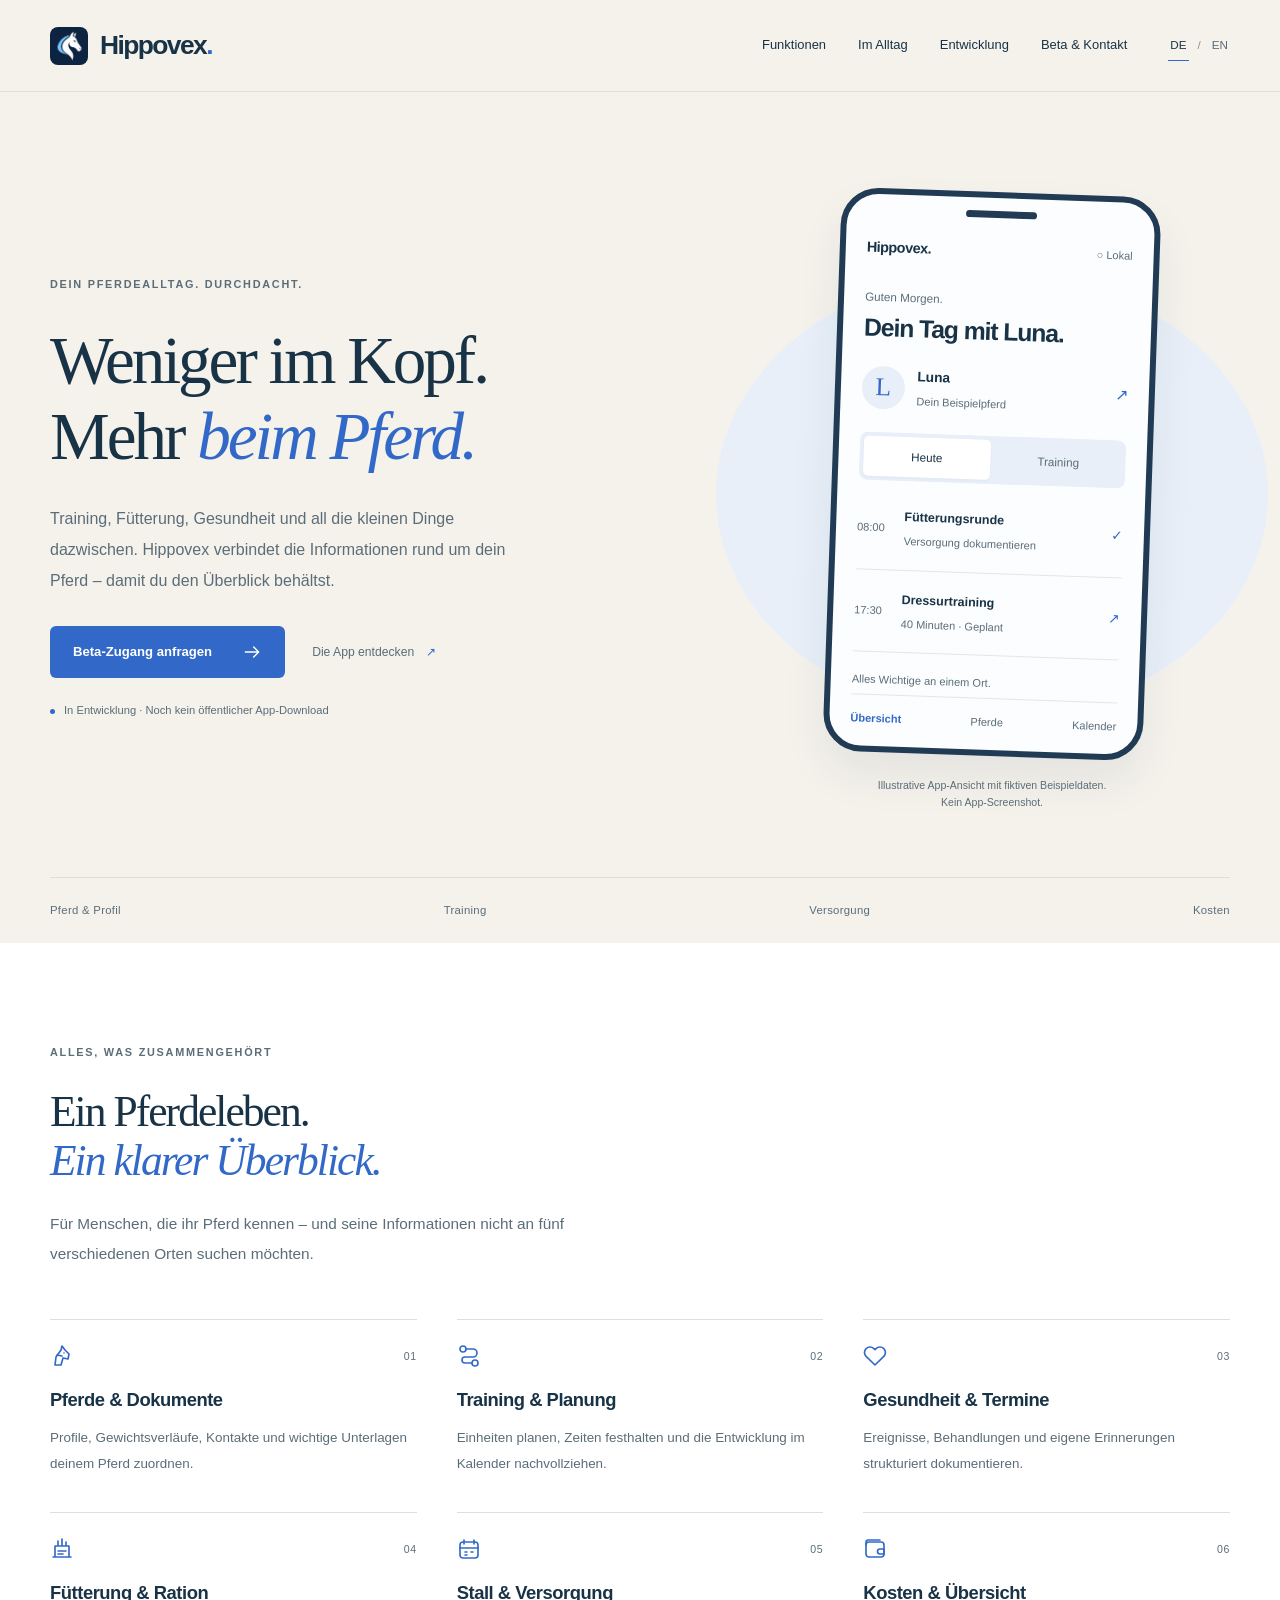
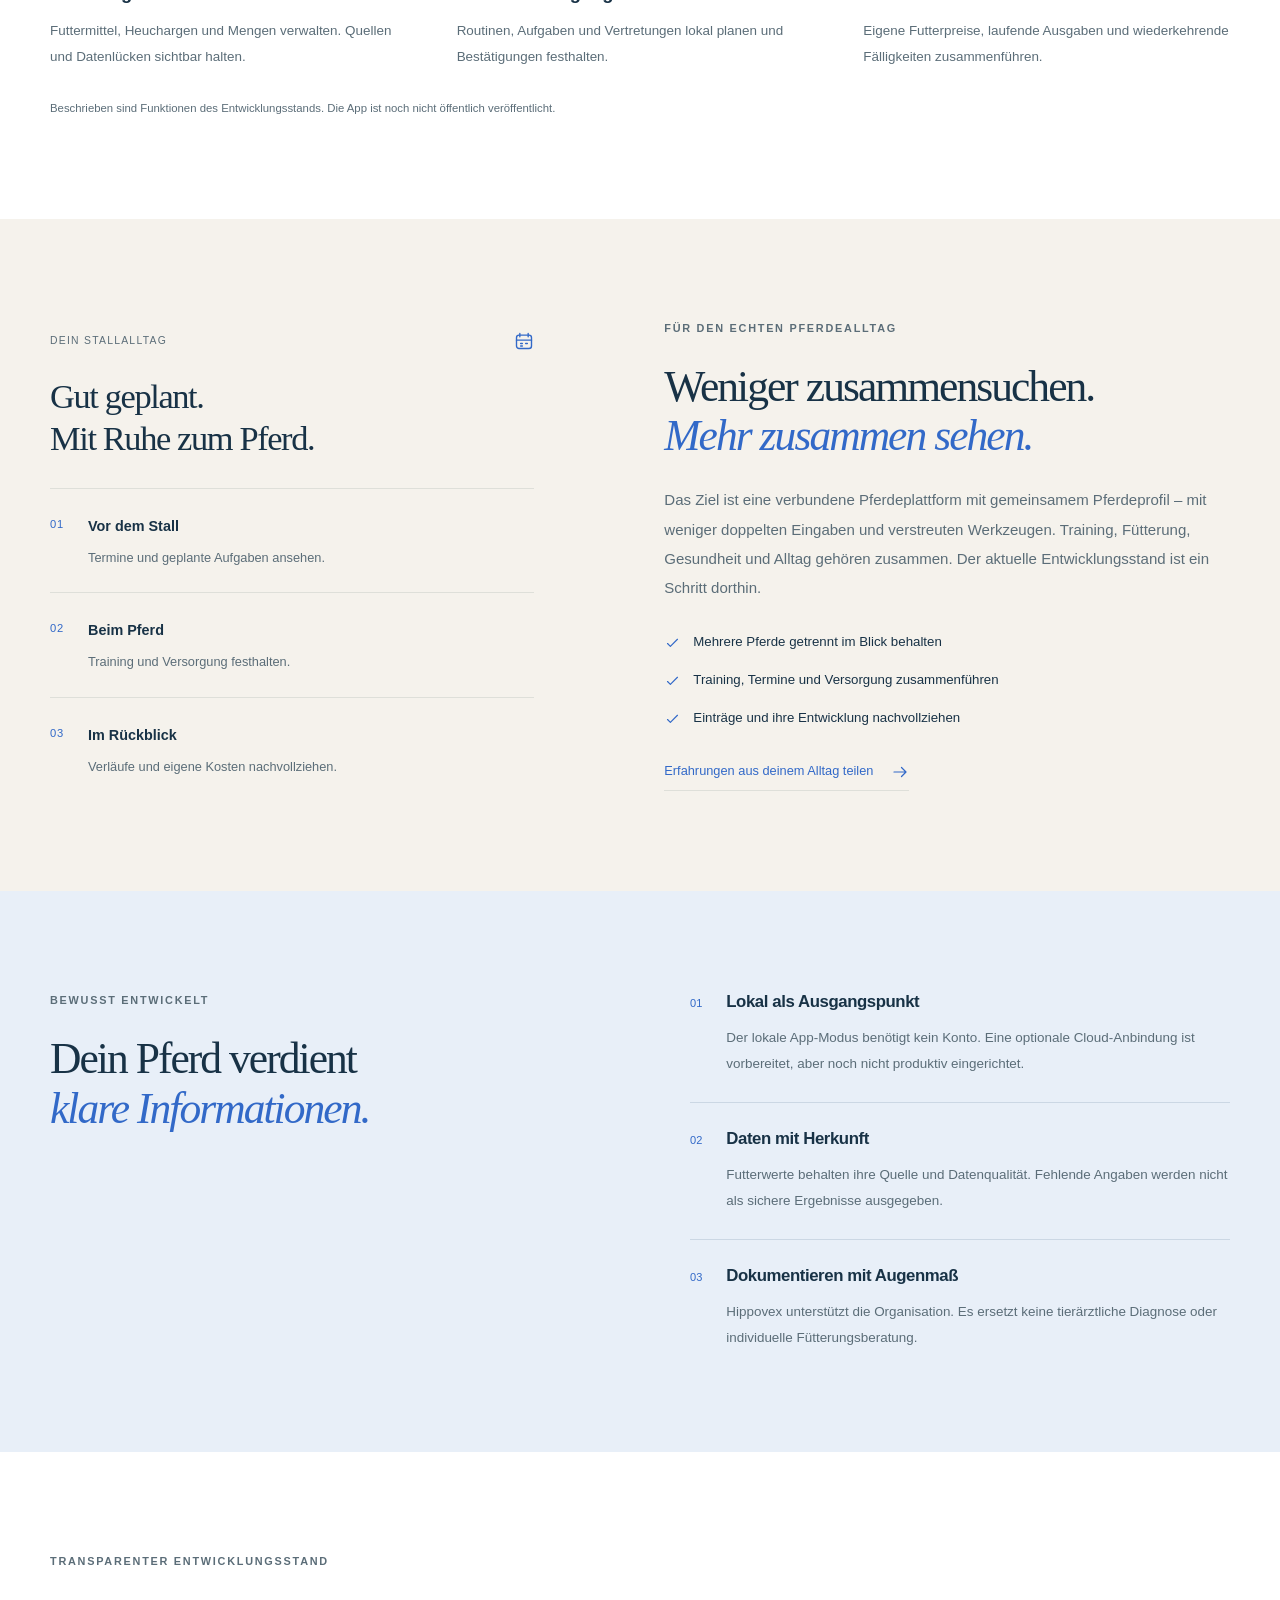
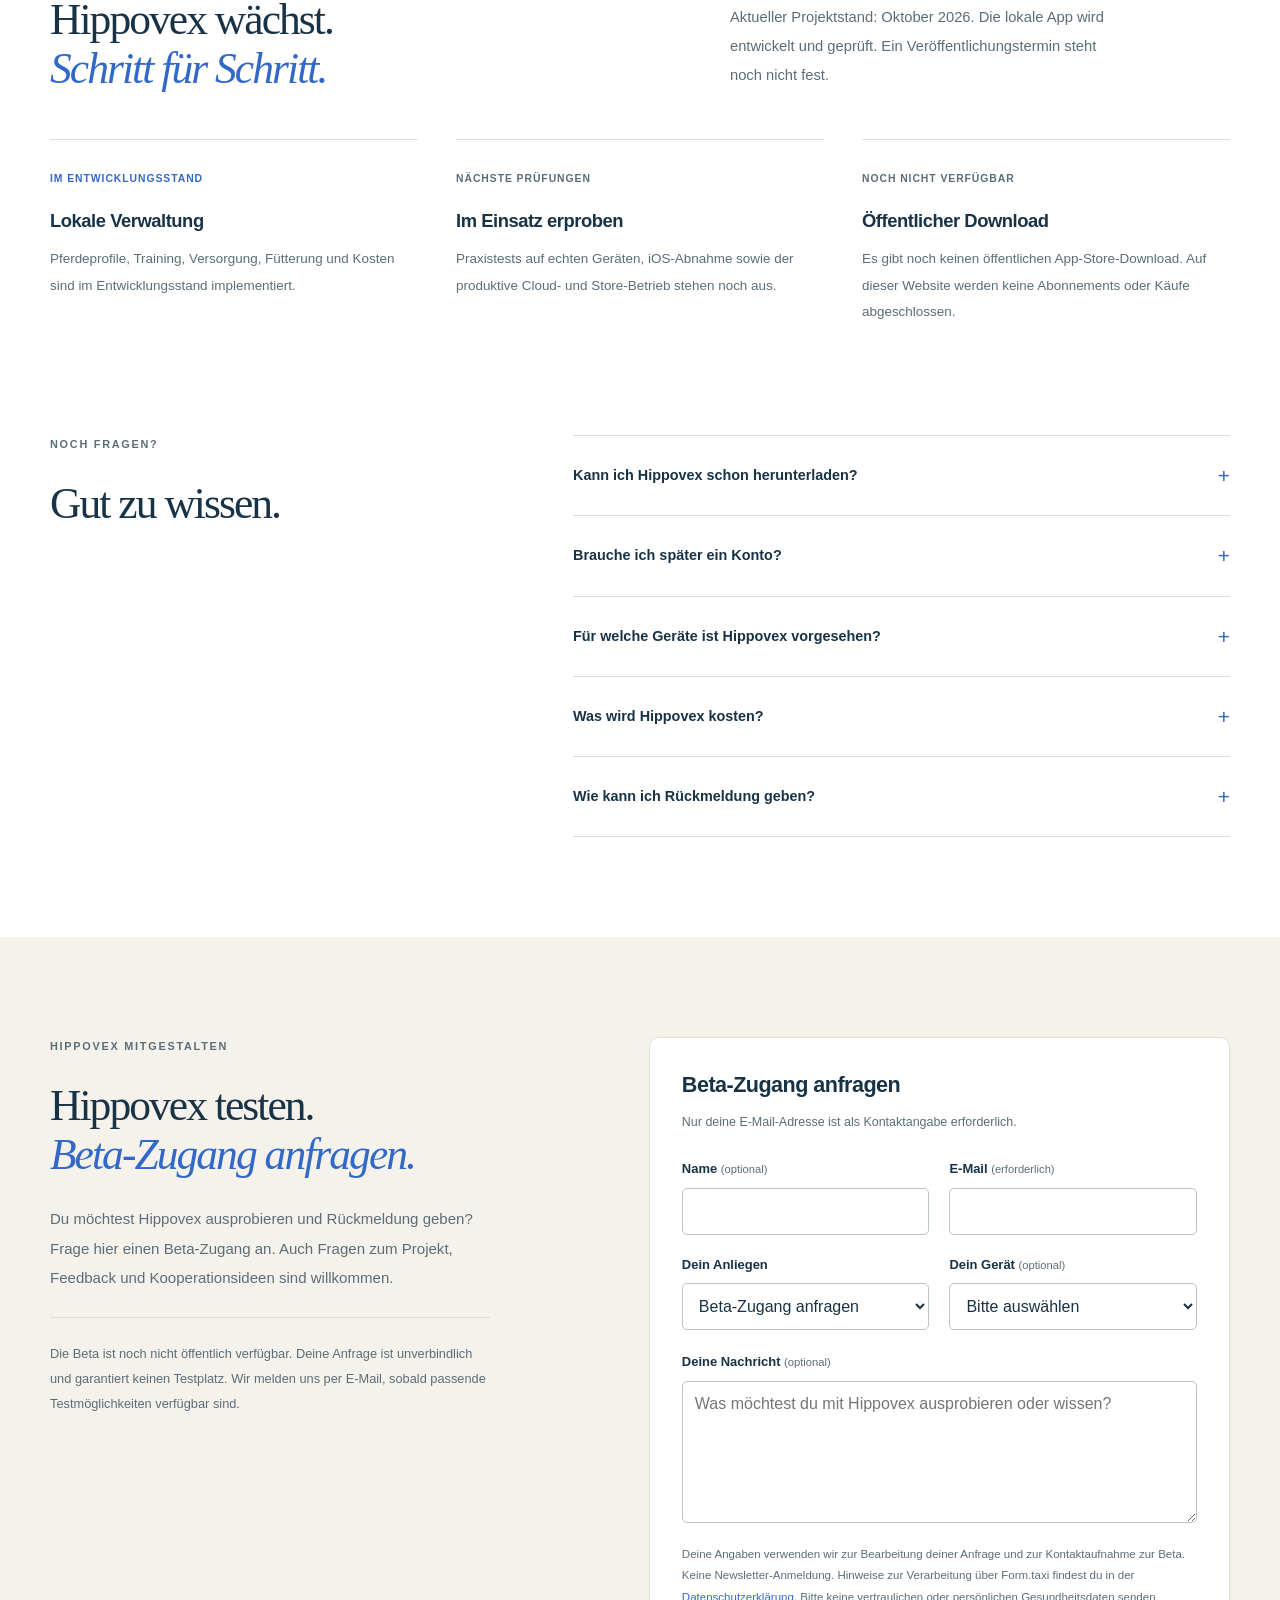
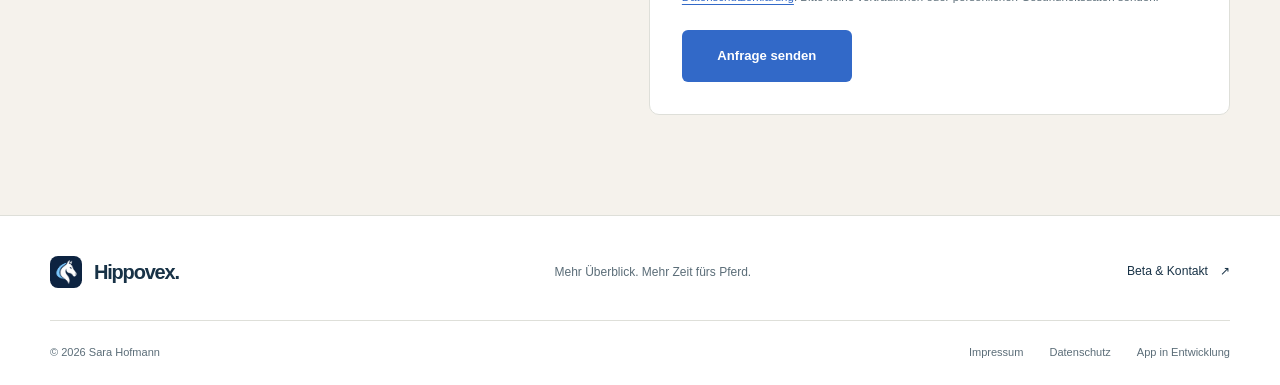
==== commit feeab6e7: "Add bilingual beta enquiry and contact form" ====
--- a/index.html
+++ b/index.html
@@ -4,11 +4,11 @@
 <meta name="robots" content="index, follow, max-image-preview:large">
 <link rel="canonical" href="https://hippovex.de/"><link rel="alternate" hreflang="de" href="https://hippovex.de/"><link rel="alternate" hreflang="en" href="https://hippovex.de/en/"><link rel="alternate" hreflang="x-default" href="https://hippovex.de/">
 <meta property="og:type" content="website"><meta property="og:site_name" content="Hippovex"><meta property="og:title" content="Hippovex | Mehr Zeit fürs Pferd"><meta property="og:description" content="Hippovex bündelt Pferdeprofile, Training, Versorgung und Kosten. Entdecke die Pferdemanagement-App in Entwicklung und ihren aktuellen Stand."><meta property="og:url" content="https://hippovex.de/"><meta property="og:image" content="https://hippovex.de/assets/hippovex-logo.png"><meta property="og:image:alt" content="Hippovex"><meta property="og:locale" content="de_DE"><meta name="twitter:card" content="summary">
-<link rel="icon" type="image/png" href="./assets/hippovex-logo.png"><link rel="apple-touch-icon" href="./assets/hippovex-logo.png"><link rel="stylesheet" href="./styles.css?v=20261027-editorial"><script src="./site.js" defer></script>
-<script type="application/ld+json">{"@context": "https://schema.org", "@type": "WebSite", "name": "Hippovex", "url": "https://hippovex.de/", "inLanguage": "de", "description": "Hippovex bündelt Pferdeprofile, Training, Versorgung und Kosten. Entdecke die Pferdemanagement-App in Entwicklung und ihren aktuellen Stand.", "publisher": {"@type": "Person", "name": "Sara Hofmann"}}</script></head><body><a class="skip-link" href="#main">Zum Inhalt springen</a>
+<link rel="icon" type="image/png" href="./assets/hippovex-logo.png"><link rel="apple-touch-icon" href="./assets/hippovex-logo.png"><link rel="stylesheet" href="./styles.css?v=20261029-beta"><script src="./site.js" defer></script>
+<script type="application/ld+json">{"@context": "https://schema.org", "@type": "WebSite", "name": "Hippovex", "url": "https://hippovex.de/", "inLanguage": "de", "description": "Hippovex bündelt Pferdeprofile, Training, Versorgung und Kosten. Entdecke die Pferdemanagement-App in Entwicklung und ihren aktuellen Stand.", "publisher": {"@type": "Person", "name": "Sara Hofmann"}}</script><script src="./contact.js?v=20261029-beta" defer></script></head><body><a class="skip-link" href="#main">Zum Inhalt springen</a>
 <header class="site-header"><div class="wrap header-inner"><a class="brand" href="./" aria-label="Hippovex Startseite"><img src="./assets/hippovex-logo.png" alt="" width="42" height="42"><span>Hippovex<span class="brand-dot">.</span></span></a>
 <button class="menu-toggle" type="button" aria-expanded="false" aria-controls="navigation" aria-label="Menü öffnen" data-menu><span></span><span></span></button>
-<nav id="navigation" aria-label="Hauptnavigation"><a href="./#funktionen">Funktionen</a><a href="./#alltag">Im Alltag</a><a href="./#entwicklung">Entwicklung</a><a href="./#kontakt">Kontakt</a><div class="languages"><a href="./" lang="de" hreflang="de" aria-current="page">DE</a><span>/</span><a href="./en/" lang="en" hreflang="en" >EN</a></div></nav></div></header><main id="main"><section class="hero"><div class="wrap hero-grid"><div class="hero-copy"><p class="eyebrow">DEIN PFERDEALLTAG. DURCHDACHT.</p><h1>Weniger im Kopf.<br>Mehr <em>beim Pferd.</em></h1><p class="hero-lead">Training, Fütterung, Gesundheit und all die kleinen Dinge dazwischen. Hippovex verbindet die Informationen rund um dein Pferd – damit du den Überblick behältst.</p><div class="actions"><a class="button button-primary" href="#funktionen">Hippovex entdecken <svg viewBox="0 0 24 24" fill="none" stroke="currentColor" stroke-width="1.65" stroke-linecap="round" stroke-linejoin="round" aria-hidden="true"><path d="M4 12h16m-6-6 6 6-6 6"/></svg></a><a class="text-link" href="#entwicklung">Zum Entwicklungsstand <span>↗</span></a></div><p class="release-note"><span class="status-dot"></span>In Entwicklung · Noch kein öffentlicher App-Download</p></div><div class="product-stage">
+<nav id="navigation" aria-label="Hauptnavigation"><a href="./#funktionen">Funktionen</a><a href="./#alltag">Im Alltag</a><a href="./#entwicklung">Entwicklung</a><a href="./#kontakt">Beta & Kontakt</a><div class="languages"><a href="./" lang="de" hreflang="de" aria-current="page">DE</a><span>/</span><a href="./en/" lang="en" hreflang="en" >EN</a></div></nav></div></header><main id="main"><section class="hero"><div class="wrap hero-grid"><div class="hero-copy"><p class="eyebrow">DEIN PFERDEALLTAG. DURCHDACHT.</p><h1>Weniger im Kopf.<br>Mehr <em>beim Pferd.</em></h1><p class="hero-lead">Training, Fütterung, Gesundheit und all die kleinen Dinge dazwischen. Hippovex verbindet die Informationen rund um dein Pferd – damit du den Überblick behältst.</p><div class="actions"><a class="button button-primary" href="#kontakt">Beta-Zugang anfragen <svg viewBox="0 0 24 24" fill="none" stroke="currentColor" stroke-width="1.65" stroke-linecap="round" stroke-linejoin="round" aria-hidden="true"><path d="M4 12h16m-6-6 6 6-6 6"/></svg></a><a class="text-link" href="#funktionen">Die App entdecken <span>↗</span></a></div><p class="release-note"><span class="status-dot"></span>In Entwicklung · Noch kein öffentlicher App-Download</p></div><div class="product-stage">
   <div class="stage-orbit" aria-hidden="true"></div>
   <div class="phone" aria-label="Illustrative App-Vorschau">
     <div class="phone-notch" aria-hidden="true"></div>
@@ -30,4 +30,33 @@
 <section class="daily section" id="alltag"><div class="wrap daily-grid"><div class="daily-visual"><div class="daily-top"><span>DEIN STALLALLTAG</span><svg viewBox="0 0 24 24" fill="none" stroke="currentColor" stroke-width="1.65" stroke-linecap="round" stroke-linejoin="round" aria-hidden="true"><rect x="3" y="5" width="18" height="16" rx="3"/><path d="M7 3v4m10-4v4M3 11h18m-13 4h2m4 0h2m-8 3h2"/></svg></div><h3>Gut geplant.<br>Mit Ruhe zum Pferd.</h3><div class="day-item"><span>01</span><div><strong>Vor dem Stall</strong><p>Termine und geplante Aufgaben ansehen.</p></div></div><div class="day-item"><span>02</span><div><strong>Beim Pferd</strong><p>Training und Versorgung festhalten.</p></div></div><div class="day-item"><span>03</span><div><strong>Im Rückblick</strong><p>Verläufe und eigene Kosten nachvollziehen.</p></div></div></div><div class="daily-copy"><p class="eyebrow">FÜR DEN ECHTEN PFERDEALLTAG</p><h2>Weniger zusammensuchen.<br><em>Mehr zusammen sehen.</em></h2><p>Das Ziel ist eine verbundene Pferdeplattform mit gemeinsamem Pferdeprofil – mit weniger doppelten Eingaben und verstreuten Werkzeugen. Training, Fütterung, Gesundheit und Alltag gehören zusammen. Der aktuelle Entwicklungsstand ist ein Schritt dorthin.</p><ul class="check-list"><li><svg viewBox="0 0 24 24" fill="none" stroke="currentColor" stroke-width="1.65" stroke-linecap="round" stroke-linejoin="round" aria-hidden="true"><path d="m5 12 4 4L19 6"/></svg>Mehrere Pferde getrennt im Blick behalten</li><li><svg viewBox="0 0 24 24" fill="none" stroke="currentColor" stroke-width="1.65" stroke-linecap="round" stroke-linejoin="round" aria-hidden="true"><path d="m5 12 4 4L19 6"/></svg>Training, Termine und Versorgung zusammenführen</li><li><svg viewBox="0 0 24 24" fill="none" stroke="currentColor" stroke-width="1.65" stroke-linecap="round" stroke-linejoin="round" aria-hidden="true"><path d="m5 12 4 4L19 6"/></svg>Einträge und ihre Entwicklung nachvollziehen</li></ul><a class="inline-link" href="#kontakt">Erfahrungen aus deinem Alltag teilen <svg viewBox="0 0 24 24" fill="none" stroke="currentColor" stroke-width="1.65" stroke-linecap="round" stroke-linejoin="round" aria-hidden="true"><path d="M4 12h16m-6-6 6 6-6 6"/></svg></a></div></div></section>
 <section class="principles section"><div class="wrap principles-grid"><div><p class="eyebrow light">BEWUSST ENTWICKELT</p><h2>Dein Pferd verdient<br><em>klare Informationen.</em></h2></div><div class="principle-list"><article><span>01</span><div><h3>Lokal als Ausgangspunkt</h3><p>Der lokale App-Modus benötigt kein Konto. Eine optionale Cloud-Anbindung ist vorbereitet, aber noch nicht produktiv eingerichtet.</p></div></article><article><span>02</span><div><h3>Daten mit Herkunft</h3><p>Futterwerte behalten ihre Quelle und Datenqualität. Fehlende Angaben werden nicht als sichere Ergebnisse ausgegeben.</p></div></article><article><span>03</span><div><h3>Dokumentieren mit Augenmaß</h3><p>Hippovex unterstützt die Organisation. Es ersetzt keine tierärztliche Diagnose oder individuelle Fütterungsberatung.</p></div></article></div></div></section>
 <section class="section development" id="entwicklung"><div class="wrap"><div class="development-heading"><div><p class="eyebrow">TRANSPARENTER ENTWICKLUNGSSTAND</p><h2>Hippovex wächst.<br><em>Schritt für Schritt.</em></h2></div><p>Aktueller Projektstand: Oktober 2026. Die lokale App wird entwickelt und geprüft. Ein Veröffentlichungstermin steht noch nicht fest.</p></div><div class="status-grid"><article><span class="status-label">IM ENTWICKLUNGSSTAND</span><h3>Lokale Verwaltung</h3><p>Pferdeprofile, Training, Versorgung, Fütterung und Kosten sind im Entwicklungsstand implementiert.</p></article><article><span class="status-label muted">NÄCHSTE PRÜFUNGEN</span><h3>Im Einsatz erproben</h3><p>Praxistests auf echten Geräten, iOS-Abnahme sowie der produktive Cloud- und Store-Betrieb stehen noch aus.</p></article><article><span class="status-label muted">NOCH NICHT VERFÜGBAR</span><h3>Öffentlicher Download</h3><p>Es gibt noch keinen öffentlichen App-Store-Download. Auf dieser Website werden keine Abonnements oder Käufe abgeschlossen.</p></article></div></div></section>
-<section class="faq section"><div class="wrap faq-grid"><div><p class="eyebrow">NOCH FRAGEN?</p><h2>Gut zu wissen.</h2></div><div class="faq-list"><details><summary>Kann ich Hippovex schon herunterladen?<span aria-hidden="true">+</span></summary><p>Noch nicht. Die App befindet sich in Entwicklung. Ein öffentlicher Download und ein verbindlicher Veröffentlichungstermin sind noch nicht verfügbar.</p></details><details><summary>Brauche ich später ein Konto?<span aria-hidden="true">+</span></summary><p>Der lokale App-Modus ist ohne Konto implementiert. Optionale Cloud-Funktionen sind noch nicht produktiv freigegeben.</p></details><details><summary>Für welche Geräte ist Hippovex vorgesehen?<span aria-hidden="true">+</span></summary><p>Android und iOS sind vorgesehen. Ein Android-Entwicklungsbuild liegt vor; Tests auf echten Geräten und die iOS-Abnahme stehen noch aus.</p></details><details><summary>Was wird Hippovex kosten?<span aria-hidden="true">+</span></summary><p>Preise und ein endgültiger Leistungsumfang sind noch nicht festgelegt. Auf dieser Website gibt es keine kostenpflichtige Registrierung.</p></details><details><summary>Wie kann ich Rückmeldung geben?<span aria-hidden="true">+</span></summary><p>Über den E-Mail-Link im Kontaktbereich. Er öffnet dein eigenes E-Mail-Programm; eine Nachricht wird erst von dir versendet.</p></details></div></div></section><section class="contact section" id="kontakt"><div class="wrap contact-inner"><p class="eyebrow">AUS DEM ALLTAG. FÜR DEN ALLTAG.</p><h2>Was würde deinen<br><em>Pferdealltag leichter machen?</em></h2><p>Du hast eine Frage oder möchtest deine Erfahrungen teilen? Schreib Sara – dein Blick aus der Praxis ist willkommen.</p><a class="button button-dark" href="mailto:info.sara.hofmann@gmail.com?subject=Hippovex%20%E2%80%93%20Kontakt">E-Mail schreiben <svg viewBox="0 0 24 24" fill="none" stroke="currentColor" stroke-width="1.65" stroke-linecap="round" stroke-linejoin="round" aria-hidden="true"><path d="M4 12h16m-6-6 6 6-6 6"/></svg></a><small>Öffnet dein E-Mail-Programm. Keine Newsletter-Anmeldung.</small></div></section></main><footer><div class="wrap footer-top"><a class="brand" href="./"><img src="./assets/hippovex-logo.png" width="40" height="40" alt=""><span>Hippovex.</span></a><p>Mehr Überblick. Mehr Zeit fürs Pferd.</p><a href="mailto:info.sara.hofmann@gmail.com">info.sara.hofmann@gmail.com <svg viewBox="0 0 24 24" fill="none" stroke="currentColor" stroke-width="1.65" stroke-linecap="round" stroke-linejoin="round" aria-hidden="true"><path d="M4 12h16m-6-6 6 6-6 6"/></svg></a></div><div class="wrap footer-bottom"><span>© 2026 Sara Hofmann</span><div><a href="./impressum.html">Impressum</a><a href="./datenschutz.html">Datenschutz</a><a href="./#entwicklung">App in Entwicklung</a></div></div></footer></body></html>+<section class="faq section"><div class="wrap faq-grid"><div><p class="eyebrow">NOCH FRAGEN?</p><h2>Gut zu wissen.</h2></div><div class="faq-list"><details><summary>Kann ich Hippovex schon herunterladen?<span aria-hidden="true">+</span></summary><p>Noch nicht. Die App befindet sich in Entwicklung. Ein öffentlicher Download und ein verbindlicher Veröffentlichungstermin sind noch nicht verfügbar.</p></details><details><summary>Brauche ich später ein Konto?<span aria-hidden="true">+</span></summary><p>Der lokale App-Modus ist ohne Konto implementiert. Optionale Cloud-Funktionen sind noch nicht produktiv freigegeben.</p></details><details><summary>Für welche Geräte ist Hippovex vorgesehen?<span aria-hidden="true">+</span></summary><p>Android und iOS sind vorgesehen. Ein Android-Entwicklungsbuild liegt vor; Tests auf echten Geräten und die iOS-Abnahme stehen noch aus.</p></details><details><summary>Was wird Hippovex kosten?<span aria-hidden="true">+</span></summary><p>Preise und ein endgültiger Leistungsumfang sind noch nicht festgelegt. Auf dieser Website gibt es keine kostenpflichtige Registrierung.</p></details><details><summary>Wie kann ich Rückmeldung geben?<span aria-hidden="true">+</span></summary><p>Nutze das Formular im Bereich „Beta & Kontakt“. Du kannst einen Beta-Zugang anfragen oder Feedback und Fragen senden, ohne ein E-Mail-Programm zu öffnen.</p></details></div></div></section><section class="contact section" id="kontakt">
+  <div class="wrap contact-layout">
+    <div class="contact-copy">
+      <p class="eyebrow">HIPPOVEX MITGESTALTEN</p>
+      <h2>Hippovex testen.<br><em>Beta-Zugang anfragen.</em></h2>
+      <p>Du möchtest Hippovex ausprobieren und Rückmeldung geben? Frage hier einen Beta-Zugang an. Auch Fragen zum Projekt, Feedback und Kooperationsideen sind willkommen.</p>
+      <p class="beta-note">Die Beta ist noch nicht öffentlich verfügbar. Deine Anfrage ist unverbindlich und garantiert keinen Testplatz. Wir melden uns per E-Mail, sobald passende Testmöglichkeiten verfügbar sind.</p>
+    </div>
+    <form class="contact-form" name="hippovex-contact" method="post" action="https://form.taxi/s/3retq47d" aria-labelledby="form-heading" aria-describedby="form-privacy" data-contact-form>
+      <h3 id="form-heading">Beta-Zugang anfragen</h3>
+      <p class="form-intro">Nur deine E-Mail-Adresse ist als Kontaktangabe erforderlich.</p>
+      <input type="hidden" name="_subject" value="Hippovex – Beta- / Kontaktanfrage">
+      <input type="hidden" name="_next" value="https://hippovex.de/danke.html">
+      <input type="hidden" name="_lang" value="de">
+      <input type="hidden" name="Website" value="hippovex.de">
+      <div class="form-honeypot" aria-hidden="true"><label for="contact-website">Dieses Feld leer lassen</label><input id="contact-website" type="text" name="_gotcha" tabindex="-1" autocomplete="off"></div>
+      <div class="contact-form-grid">
+        <div class="form-field"><label for="contact-name">Name <span>(optional)</span></label><input id="contact-name" type="text" name="Name" maxlength="100" autocomplete="name"></div>
+        <div class="form-field"><label for="contact-email">E-Mail <span>(erforderlich)</span></label><input id="contact-email" type="email" name="email" maxlength="254" autocomplete="email" inputmode="email" required></div>
+        <div class="form-field"><label for="contact-topic">Dein Anliegen</label><select id="contact-topic" name="Anliegen" required><option value="Beta-Zugang anfragen">Beta-Zugang anfragen</option><option value="Frage zum Projekt">Frage zum Projekt</option><option value="Feedback">Feedback</option><option value="Kooperation">Kooperation</option></select></div>
+        <div class="form-field"><label for="contact-device">Dein Gerät <span>(optional)</span></label><select id="contact-device" name="Gerät"><option value="">Bitte auswählen</option><option value="Android">Android</option><option value="iOS">iOS</option><option value="Android und iOS">Android und iOS</option></select></div>
+      </div>
+      <div class="form-field"><label for="contact-message">Deine Nachricht <span>(optional)</span></label><textarea id="contact-message" name="Nachricht" rows="5" maxlength="2000" placeholder="Was möchtest du mit Hippovex ausprobieren oder wissen?"></textarea></div>
+      <p class="form-privacy" id="form-privacy">Deine Angaben verwenden wir zur Bearbeitung deiner Anfrage und zur Kontaktaufnahme zur Beta. Keine Newsletter-Anmeldung. Hinweise zur Verarbeitung über Form.taxi findest du in der <a href="./datenschutz.html">Datenschutzerklärung</a>. Bitte keine vertraulichen oder persönlichen Gesundheitsdaten senden.</p>
+      <button class="button button-primary" type="submit">Anfrage senden</button>
+      <p class="form-status" role="status" aria-live="polite" tabindex="-1" data-form-status hidden></p>
+      <noscript><p class="form-privacy">Nach dem Absenden wirst du über den Formulardienst zur Bestätigungsseite weitergeleitet.</p></noscript>
+    </form>
+  </div>
+</section></main><footer><div class="wrap footer-top"><a class="brand" href="./"><img src="./assets/hippovex-logo.png" width="40" height="40" alt=""><span>Hippovex.</span></a><p>Mehr Überblick. Mehr Zeit fürs Pferd.</p><a href="./#kontakt">Beta & Kontakt <span aria-hidden="true">↗</span></a></div><div class="wrap footer-bottom"><span>© 2026 Sara Hofmann</span><div><a href="./impressum.html">Impressum</a><a href="./datenschutz.html">Datenschutz</a><a href="./#entwicklung">App in Entwicklung</a></div></div></footer></body></html>
--- a/styles.css
+++ b/styles.css
@@ -20,3 +20,31 @@
 @media(max-width:680px){html{scroll-padding-top:90px}.wrap{width:calc(100% - 44px)}.section{padding-block:64px}.site-header{height:76px}.brand{font-size:1.5rem}.brand img{width:34px;height:34px}.menu-toggle{display:flex;flex-direction:column;justify-content:center;gap:6px;width:44px;height:44px;padding:10px;border:1px solid #cbd1d3;border-radius:6px;background:transparent}.menu-toggle span{display:block;width:22px;height:1px;background:var(--ink)}nav{position:absolute;top:76px;left:0;right:0;align-items:stretch;flex-direction:column;gap:3px;padding:18px 25px 25px;border-bottom:1px solid var(--line);background:var(--paper);font-size:.9rem}html.js nav{display:none}html.js nav.is-open{display:flex}.languages{gap:14px;padding-top:12px}.hero-grid{grid-template-columns:1fr;gap:48px;padding-block:48px 38px}.hero-copy{max-width:540px}.hero h1{font-size:clamp(2.48rem,8.4vw,3.75rem);letter-spacing:-.055em}.hero .eyebrow{margin-bottom:23px;font-size:.65rem}.hero-lead{max-width:450px;margin-top:23px;font-size:.97rem}.actions{flex-direction:row;align-items:center;gap:20px;margin-top:26px}.button{min-height:50px;padding:12px 19px;gap:23px;font-size:.8rem}.text-link{font-size:.72rem}.release-note{margin-top:20px;font-size:.69rem}.product-stage{width:min(100%,370px);margin-inline:auto;padding-inline:13px}.stage-orbit{inset:16% -7% 15%}.phone{max-width:310px;padding-inline:20px}.phone-title{font-size:1.5rem}.phone-task strong{font-size:.78rem}.phone-task small{font-size:.69rem}.phone-task{gap:10px}.phone-task>span{width:35px}.stage-caption{margin-top:20px;font-size:.66rem}.hero-bottom{flex-wrap:wrap;gap:15px 24px;padding-block:21px;font-size:.68rem}.section-heading>p:last-child{font-size:.92rem}.eyebrow{margin-bottom:20px;font-size:.65rem}h2{font-size:clamp(2rem,7.8vw,2.8rem)}.feature-grid{gap:28px 24px;margin-top:34px}.feature{padding-top:21px}.feature h3{font-size:1.02rem}.feature p{font-size:.79rem;line-height:1.85}.feature-top{margin-bottom:17px}.feature-top svg{width:22px;height:22px}.section-footnote{font-size:.69rem}.daily-grid{grid-template-columns:1fr;gap:45px}.daily-visual{max-width:450px}.daily-visual h3{font-size:2.15rem}.daily-copy>p:not(.eyebrow){font-size:.91rem}.check-list li{font-size:.82rem}.principles-grid{grid-template-columns:1fr;gap:35px}.principle-list p{font-size:.82rem}.development-heading{grid-template-columns:1fr;gap:24px}.development-heading>p{max-width:450px;font-size:.9rem}.status-grid{grid-template-columns:1fr;gap:29px;margin-top:33px}.status-grid article{padding-top:19px}.status-grid h3{margin-block:14px 12px}.status-grid p{max-width:470px}.faq{padding-top:0}.faq-grid{grid-template-columns:1fr;gap:25px}summary{padding-block:21px;font-size:.87rem}details p{font-size:.82rem}.contact p:not(.eyebrow){font-size:.9rem}.contact small{font-size:.68rem}.footer-top{align-items:start;flex-direction:column;gap:23px;padding-bottom:26px}.footer-bottom{align-items:start;flex-direction:column;gap:18px}.footer-bottom>div{flex-wrap:wrap;gap:18px}.legal{padding-block:50px 70px}.legal p,.legal address{font-size:.91rem}html:not(.js) .site-header{position:relative;height:auto}html:not(.js) .header-inner{flex-wrap:wrap;padding-top:18px}html:not(.js) .menu-toggle{display:none}html:not(.js) nav{position:static;flex-basis:100%;display:flex;flex-direction:row;flex-wrap:wrap;gap:12px;padding:10px 0 18px;border:0}html:not(.js) .languages{padding:0}}
 @media(max-width:370px){.wrap{width:calc(100% - 36px)}.hero h1{font-size:2.44rem}.hero h1 em{white-space:normal}.hero-bottom{gap:12px 18px;font-size:.66rem}.phone{padding-inline:14px}.product-stage{padding-inline:8px}.phone-task{gap:8px}.phone-task>span{width:31px}.phone-task strong{font-size:.73rem}.feature-grid{grid-template-columns:1fr}.feature p{max-width:320px}}
 @media(prefers-reduced-motion:reduce){html{scroll-behavior:auto}*,*::before,*::after{animation:none!important;transition:none!important}}
+
+/* Beta enquiries and general contact share a real POST form. */
+.contact-layout{display:grid;grid-template-columns:1fr 1.12fr;gap:80px;align-items:start;text-align:left}
+.contact .contact-copy>p:not(.eyebrow){max-width:440px;margin:25px 0 0;font-size:.94rem;line-height:1.95}
+.contact .contact-copy>.beta-note{padding-top:24px;border-top:1px solid var(--line);font-size:.8rem!important}
+.contact-form{position:relative;padding:32px;background:var(--white);border:1px solid var(--line);border-radius:10px}
+.contact-form h3{font-size:1.35rem;line-height:1.35}
+.contact .contact-form .form-intro{margin:12px 0 25px;color:var(--muted);font-size:.78rem;line-height:1.8}
+.contact-form-grid{display:grid;grid-template-columns:1fr 1fr;gap:20px}
+.form-field{display:flex;flex-direction:column;gap:8px;min-width:0;margin-bottom:21px}
+.contact-form-grid .form-field{margin-bottom:0}
+.contact-form-grid+.form-field{margin-top:22px}
+.form-field label{font-size:.81rem;font-weight:600;line-height:1.6}
+.form-field label>span{font-weight:400;font-size:.7rem;color:var(--muted)}
+.form-field input,.form-field select,.form-field textarea{width:100%;min-width:0;min-height:47px;border:1px solid #bac5ca;border-radius:5px;background:#fff;color:var(--ink);padding:10px 12px;font:16px/1.5 "Segoe UI",Arial,sans-serif}
+.form-field textarea{min-height:140px;resize:vertical}
+.form-field input:hover,.form-field select:hover,.form-field textarea:hover{border-color:#7b929f}
+.form-field input:focus,.form-field select:focus,.form-field textarea:focus{border-color:var(--blue)}
+.contact .contact-form .form-privacy{margin:0 0 22px;max-width:none;color:var(--muted);font-size:.72rem;line-height:1.85}
+.form-privacy a{text-decoration:underline;text-underline-offset:3px;color:var(--blue)}
+.contact-form button[type=submit]{border:0;justify-content:center;min-width:170px}
+.contact-form button:disabled{cursor:wait;opacity:.7}
+.form-honeypot{position:absolute;inline-size:1px;block-size:1px;overflow:hidden;clip-path:inset(50%);white-space:nowrap}
+.contact .contact-form .form-status{margin:23px 0 0;max-width:none;padding:15px 17px;background:var(--soft-blue);border-left:3px solid var(--blue);border-radius:3px;font-size:.84rem;line-height:1.85;color:var(--ink)}
+.contact .contact-form .form-status[data-state=error]{background:#fff4f1;border-color:#a33b30;color:#70271f}
+.legal a.button{color:var(--white);text-decoration:none}
+@media(max-width:1000px){.contact-layout{gap:40px}.contact-form{padding:25px}.contact-form-grid{grid-template-columns:1fr;gap:20px}}
+@media(max-width:680px){.contact-layout{grid-template-columns:1fr;gap:32px}.contact .contact-copy>p:not(.eyebrow){max-width:520px;font-size:.9rem}.contact-form{padding:23px 20px}.contact-form h3{font-size:1.2rem}.contact-form button[type=submit]{width:100%}}
